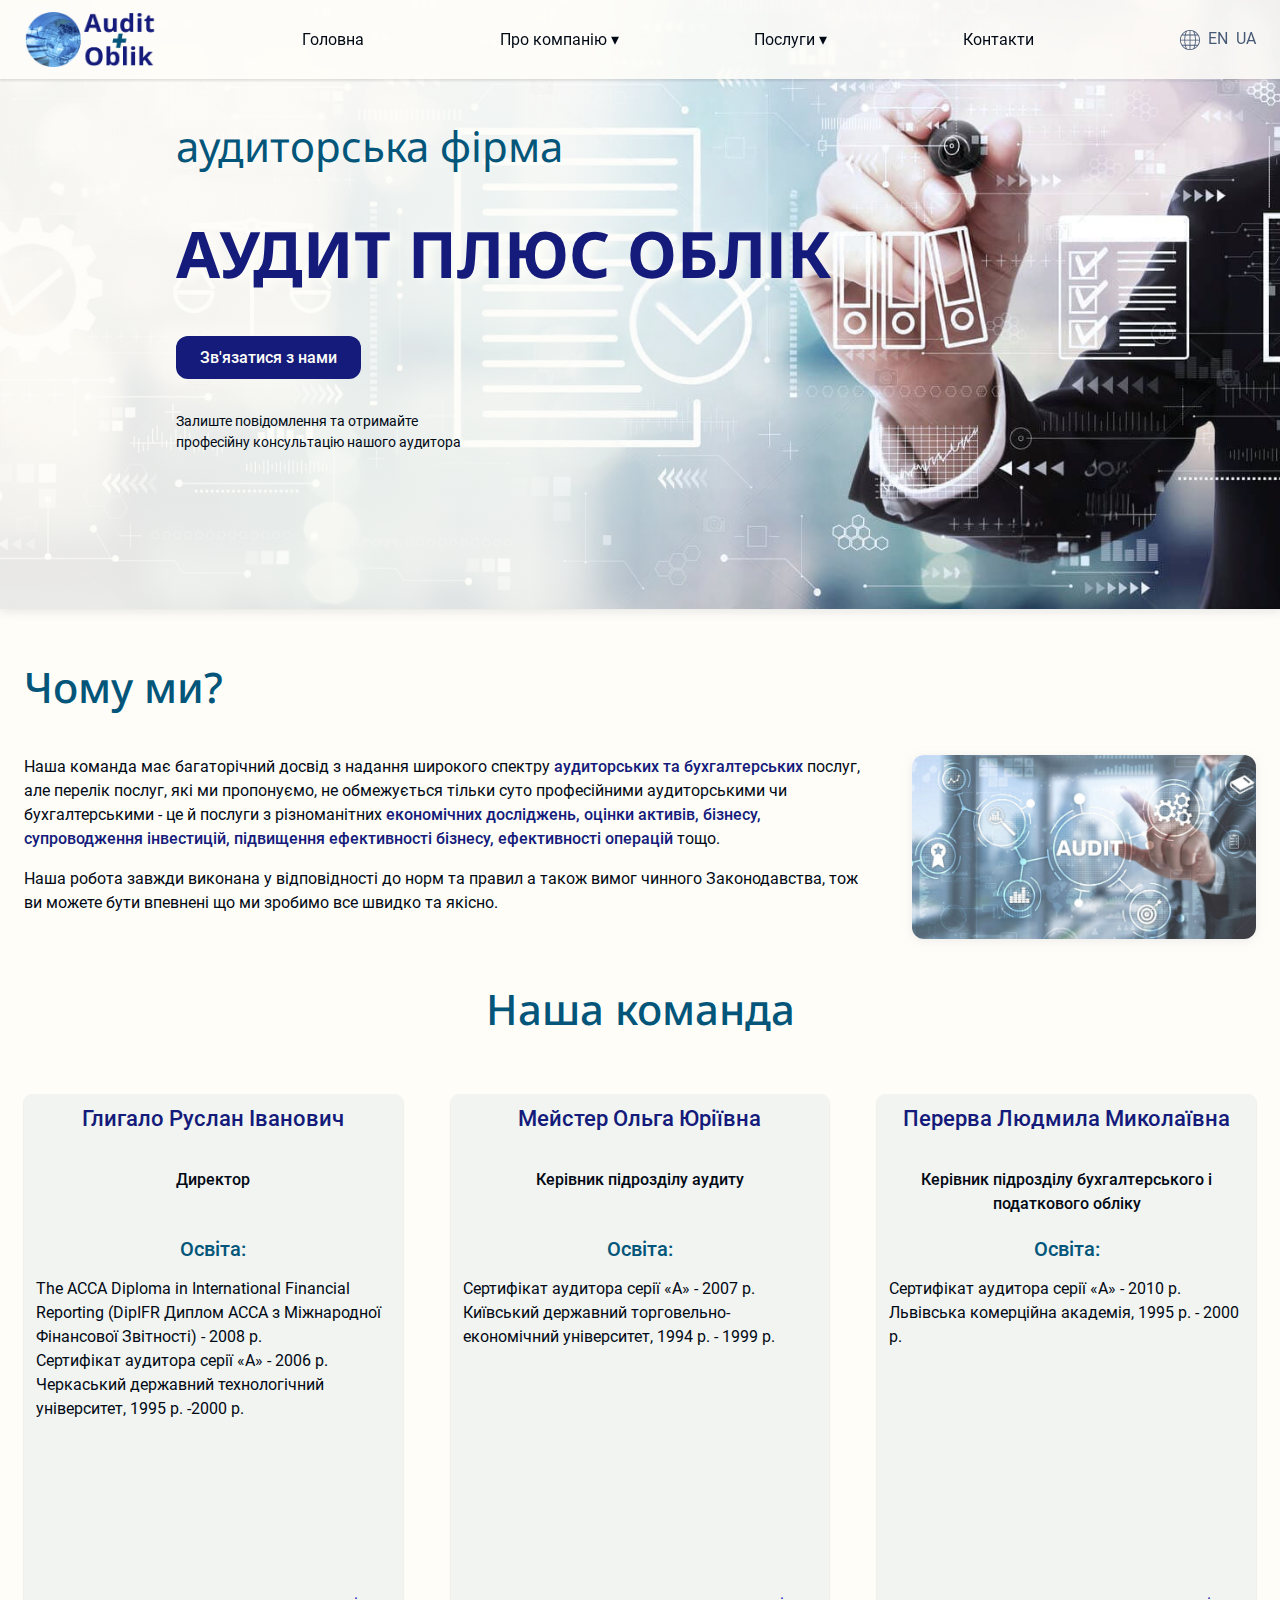
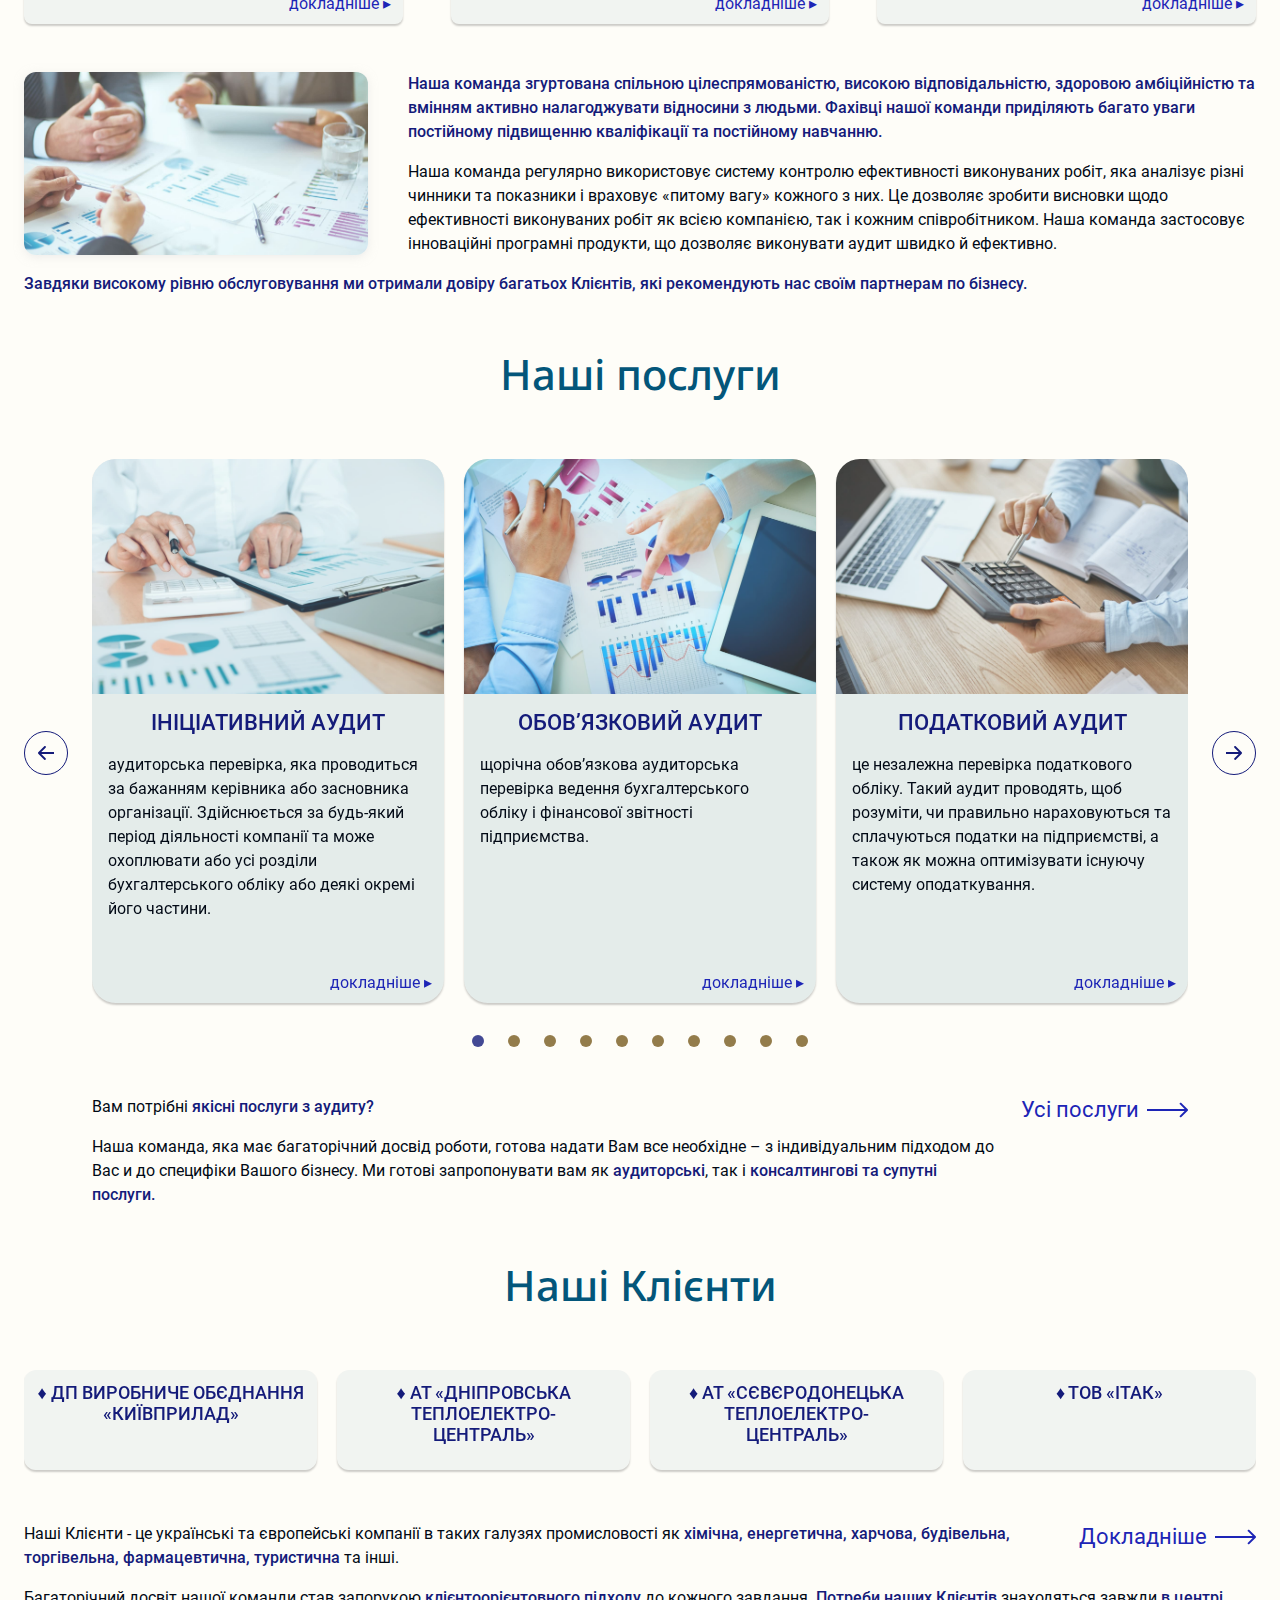
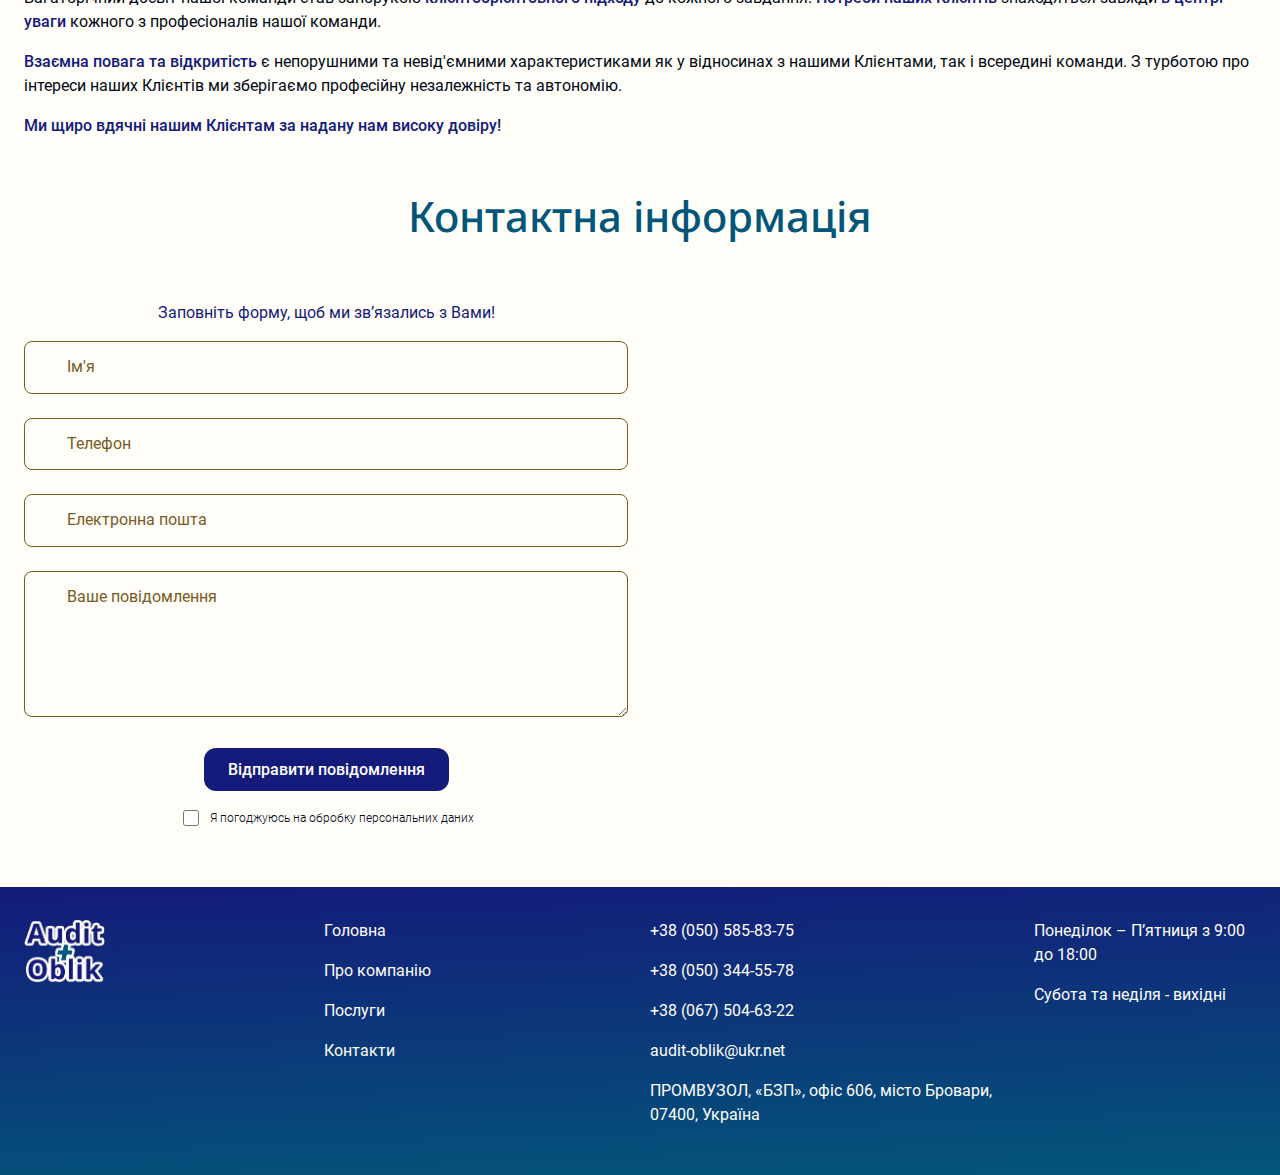
==== index.html @ cae389e5 "test" ====
<!DOCTYPE html>
<html lang="uk">

<head>
  <meta charset="UTF-8">
  <meta name="viewport" content="width=device-width, initial-scale=1.0">
  <title>Audit Plus Oblik</title>
  <!-- Styles -->
  <link rel="icon" type="image/png" href="favicon-96x96.png" sizes="96x96">
  <link rel="icon" type="image/svg+xml" href="favicon.svg">
  <link rel="shortcut icon" href="favicon.ico">
  <link rel="apple-touch-icon" sizes="180x180" href="apple-touch-icon.png">
  <link rel="manifest" href="site.webmanifest">
  <link rel="stylesheet" href="./css/main.min.css">
  <link rel="stylesheet" href="https://cdn.jsdelivr.net/npm/swiper@11/swiper-bundle.min.css">
</head>

<body>
  <header class="header">
    <div class="container">
      <div class="header__container">
        <nav class="header__nav">

          <a href="/">
            <img class="header__logo" src="./images/logo.png" alt="Логотип аудиторської компанії">
          </a>

          <ul class="header__menu">
            <li class="header__dropdown"><a class="link" href="index.html">Головна</a></li>
            <li class="header__dropdown"><a class="link" href="company-page.html">Про компанію &blacktriangledown;</a>
              <ul class="header__sub-menu">
                <li class="header__dropdown--level1"><a class="link__sub-menu" href="index.html#whywe-section">Чому
                    ми?</a></li>
                <li class="header__dropdown--level1"><a class="link__sub-menu" href="index.html#team-section">Наша
                    команда</a>
                </li>
                <!-- <li><a href="#">Акредитації та статуси</a></li> -->
                <li class="header__dropdown--level1"><a class="link__sub-menu" href="index.html#customers-section">Наші
                    клієнти</a></li>
                <!-- <li><a href="#">Відгуки</a></li> -->
              </ul>
            </li>
            <li class="header__dropdown"><a class="link" href="index.html#services-section">Послуги
                &blacktriangledown;</a>
              <ul class="header__sub-menu">
                <li class="header__dropdown header__dropdown--level1"><a class="link__sub-menu"
                    href="services-page.html#audit">Аудиторські
                    послуги &blacktriangledown;</a>
                  <ul class="header__sub-menu header__sub-menu--level1">
                    <li class="header__dropdown--level1"><a class="link__sub-menu"
                        href="services-page.html#audit1">Ініціативний аудит</a></li>
                    <li class="header__dropdown--level1"><a class="link__sub-menu"
                        href="services-page.html#audit2">Обов’язковий аудит</a></li>
                    <li class="header__dropdown--level1"><a class="link__sub-menu"
                        href="services-page.html#audit3">Податковий аудит</a></li>
                    <li class="header__dropdown--level1"><a class="link__sub-menu"
                        href="services-page.html#audit4">Огляд фінансової
                        звітності</a></li>
                    <li class="header__dropdown--level1"><a class="link__sub-menu"
                        href="services-page.html#audit5">Завдання з погоджених
                        процедур</a>
                    </li>
                    <li class="header__dropdown--level1"><a class="link__sub-menu"
                        href="services-page.html#audit6">Трансформація за МСФЗ</a>
                    </li>
                    <li class="header__dropdown--level1"><a class="link__sub-menu" href="services-page.html#audit7">DUE
                        DELIGENCE</a></li>
                  </ul>
                </li>
                <li class="header__dropdown header__dropdown--level1"><a class="link__sub-menu"
                    href="services-page.html#related">Супутні
                    послуги</a></li>
                <li class="header__dropdown header__dropdown--level1"><a class="link__sub-menu"
                    href="services-page.html#consulting">Консалтингові
                    послуги &blacktriangledown;</a>
                  <ul class="header__sub-menu header__sub-menu--level1">
                    <li class="header__dropdown--level1"><a class="link__sub-menu"
                        href="services-page.html#consulting1">Управлінський консалтинг</a>
                    </li>
                    <li class="header__dropdown--level1"><a class="link__sub-menu"
                        href="services-page.html#consulting2">Бухгалтерській та податковий
                        консалтинг</a></li>
                  </ul>
                </li>
              </ul>
            </li>
            <li class="header__dropdown"><a class="link" href="index.html#contact-section">Контакти</a></li>
          </ul>
        </nav>
        <div class="header__icons">
          <svg width="20" height="20">
            <use href="./images/icons.svg#icon-earth"> </use>
          </svg>
          <a class="link link__lang" href="#">EN</a>
          <a class="link link__lang" href="#">UA</a>
        </div>
        <button class="header__burger menu-btn-open" type="button">
          <svg width="24" height="24">
            <use href="./images/icons.svg#icon-burger-menu"></use>
          </svg>
        </button>
        <div class="mobile-menu">
          <button class="mobile-menu__btn-close menu-btn-close" type="button">
            <svg width="12" height="12">
              <use href="./images/icons.svg#icon-close"></use>
            </svg>
          </button>
          <a href="#">
            <img class="mobile-menu__logo" src="./images/logo.png" alt="Логотип аудиторської компанії">
          </a>
          <div class="mobile-menu__icons">
            <svg width="16" height="16">
              <use href="./images/icons.svg#icon-earth"> </use>
            </svg>
            <a class="link__lang" href="#">EN</a>
            <a class="link__lang" href="#">UA</a>
          </div>
          <ul class="mobile-menu__list">
            <li class="mobile-menu__dropdown"><a class="link__mobile menu-btn-close1" href="index.html">Головна</a></li>
            <!-- <li class="mobile-menu__dropdown"><a class="link__mobile">Про компанію
                &blacktriangledown;</a> </li> -->
            <li class="mobile-menu__dropdown--level1"><a class="link__mobile menu-btn-close2"
                href="company-page.html">Офіційна
                інформація</a></li>
            <li class="mobile-menu__dropdown--level1"><a class="link__mobile menu-btn-close3"
                href="index.html#whywe-section">Чому
                ми?</a></li>
            <li class="mobile-menu__dropdown--level1"><a class="link__mobile menu-btn-close4"
                href="index.html#team-section">Наша
                команда</a></li>
            <!-- <li><a href="#">Акредитації та статуси</a></li> -->
            <li class="mobile-menu__dropdown--level1"><a class="link__mobile menu-btn-close5"
                href="index.html#customers-section">Наші
                клієнти</a></li>
            <!-- <li><a href="#">Відгуки</a></li> -->
            <!-- <li class="mobile-menu__dropdown"><a class="link__mobile">Послуги &blacktriangledown;</a>
            </li> -->
            <li class="mobile-menu__dropdown mobile-menu__dropdown--level1"><a class="link__mobile menu-btn-close6"
                href="index.html#services-section">Наші послуги</a></li>
            <!-- <li class="mobile-menu__dropdown mobile-menu__dropdown--level1"><a class="link__mobile">Аудиторські
                послуги &blacktriangledown;</a>
            </li> -->

            <li class="mobile-menu__dropdown--level1"><a class="link__mobile menu-btn-close7"
                href="services-page.html#audit1">Ініціативний аудит</a>
            </li>
            <li class="mobile-menu__dropdown--level1"><a class="link__mobile menu-btn-close8"
                href="services-page.html#audit2">Обов’язковий аудит</a>
            </li>
            <li class="mobile-menu__dropdown--level1"><a class="link__mobile menu-btn-close9"
                href="services-page.html#audit3">Податковий аудит</a>
            </li>
            <li class="mobile-menu__dropdown--level1"><a class="link__mobile menu-btn-close10"
                href="services-page.html#audit4">Огляд фінансової
                звітності</a>
            </li>
            <li class="mobile-menu__dropdown--level1"><a class="link__mobile menu-btn-close11"
                href="services-page.html#audit5">Завдання з погоджених
                процедур</a>
            </li>
            <li class="mobile-menu__dropdown--level1"><a class="link__mobile menu-btn-close12"
                href="services-page.html#audit6">Трансформація за
                МСФЗ</a>
            </li>
            <li class="mobile-menu__dropdown--level1"><a class="link__mobile menu-btn-close13"
                href="services-page.html#audit7">DUE DELIGENCE</a></li>
            <li class="mobile-menu__dropdown mobile-menu__dropdown--level1"><a class="link__mobile menu-btn-close14"
                href="services-page.html#related">Супутні
                послуги</a></li>
            <!-- <li class="mobile-menu__dropdown mobile-menu__dropdown--level1"><a class="link__mobile">Консалтингові
                послуги &blacktriangledown;</a></li> -->

            <li class="mobile-menu__dropdown--level1"><a class="link__mobile menu-btn-close15"
                href="services-page.html#consulting1">Управлінський
                консалтинг</a>
            </li>
            <li class="mobile-menu__dropdown--level1"><a class="link__mobile menu-btn-close16"
                href="services-page.html#consulting2">Бухгалтерській та
                податковий
                консалтинг</a></li>
            <li class="mobile-menu__dropdown"><a class="link__mobile menu-btn-close17"
                href="index.html#contact-section">Контакти</a>
            </li>
            <!-- <li class="mobile-menu__image-container ">
              <img class="mobile-menu__image" src="./images/burger_image.png" alt="Бухгалтерське приладдя">
            </li> -->
          </ul>
        </div>
      </div>
    </div>
  </header>
  <main>
    <section class="hero-section" id="hero-section">
      <div class="container">
        <h2 class="hero-section__text-top">аудиторська фірма</h2>
        <h1 class="hero-section__title">АУДИТ ПЛЮС ОБЛІК</h1>
        <button class="button modal-btn-open" type="button">Зв'язатися з нами</button>
        <p class="hero-section__text">Залиште повідомлення та отримайте професійну консультацію нашого аудитора</p>
      </div>
    </section>
    <section class="whywe-section" id="whywe-section">
      <div class="container">
        <!-- <div class="whywe-section__container">
          <div class="whywe-section__content"> -->
        <h2 class="text-FW500">Чому ми?</h2>
        <p> <img class="whywe-section__image" src="./images/whywe-section-image.jpg" alt="Аудит"> Наша команда
          має
          багаторічний досвід з надання широкого спектру <span class="text-brand text-FW500">аудиторських та
            бухгалтерських</span> послуг,
          але
          перелік
          послуг, які ми пропонуємо, не обмежується тільки суто професійними аудиторськими чи бухгалтерськими - це й
          послуги з
          різноманітних <span class="text-brand text-FW500">економічних досліджень, оцінки активів, бізнесу,
            супроводження
            інвестицій, підвищення
            ефективності бізнесу, ефективності операцій</span> тощо.</p>
        <p>Наша робота завжди виконана у відповідності до норм та правил а також вимог чинного Законодавства, тож
          ви
          можете бути
          впевнені що ми зробимо все швидко та якісно.</p>
        <!-- </div> -->

        <img class="whywe-section__image-mobile" src="./images/whywe-section-image.jpg" alt="Аудит">

        <!-- <div class="whywe-section__image"></div> -->
        <!-- </div> -->
      </div>
    </section>

    <section class="team-section" id="team-section">
      <div class="container">
        <h2 class="team-section__title text-FW500__centered">Наша команда</h2>
        <ul class="team-section__list">
          <li class="team-section__item">
            <article class="team-card">
              <h3 class="team-card__header">Глигало Руслан Іванович</h3>
              <p class="text-FW500__centered team-card__text-top">Директор</p>
              <h4>Освіта:</h4>
              <p class="team-card__text-main">The ACCA Diploma in International Financial Reporting (DipIFR Диплом
                ACCA з Міжнародної Фінансової
                Звітності) - 2008 р.<br>
                Сертифікат аудитора серії «А» - 2006 р.<br>
                Черкаський державний технологічний університет, 1995 р. -2000 р.
              </p>
              <a class="text-accent team-card__text-bottom" href="company-page.html#team1">докладніше
                &blacktriangleright;</a>
            </article>
          </li>
          <li class="team-section__item">
            <article class="team-card">
              <h3 class="team-card__header">Мейстер Ольга Юріївна</h3>
              <p class="text-FW500__centered team-card__text-top">Керівник підрозділу аудиту</p>
              <h4>Освіта:</h4>
              <p class="team-card__text-main">Сертифікат аудитора серії «А» - 2007 р.<br>
                Київський державний торговельно-економічний університет, 1994 р. - 1999 р.</p>
              <a class="text-accent team-card__text-bottom" href="company-page.html#team2">докладніше
                &blacktriangleright;</a>
            </article>
          </li>
          <li class="team-section__item">
            <article class="team-card">
              <h3 class="team-card__header">Перерва Людмила Миколаївна</h3>
              <p class="text-FW500__centered team-card__text-top">Керівник підрозділу бухгалтерського і податкового
                обліку
              </p>
              <h4>Освіта:</h4>
              <p class="team-card__text-main">Сертифікат аудитора серії «А» - 2010 р.<br>
                Львівська комерційна академія, 1995 р. - 2000 р.
              </p>
              <a class="text-accent team-card__text-bottom" href="company-page.html#team3">докладніше
                &blacktriangleright;</a>
            </article>
          </li>
        </ul>
        <p> <img class="team-section__image" src="./images/team-section-image.jpg" alt="Наша команда"> <span
            class="text-brand text-FW500">Наша команда
            згуртована спільною
            цілеспрямованістю,
            високою відповідальністю, здоровою амбіційністю та
            вмінням активно
            налагоджувати відносини з людьми. Фахівці нашої команди приділяють багато уваги постійному підвищенню
            кваліфікації та
            постійному навчанню.</span></p>
        <p>Наша команда регулярно використовує систему контролю ефективності виконуваних робіт, яка аналізує різні
          чинники та
          показники і враховує «питому вагу» кожного з них. Це дозволяє зробити висновки щодо ефективності виконуваних
          робіт як
          всією компанією, так і кожним співробітником.
          Наша команда застосовує інноваційні програмні продукти, що дозволяє виконувати аудит швидко й ефективно.
        </p>
        <p class="text-nomargin"><span class="text-brand text-FW500">Завдяки високому рівню обслуговування ми отримали
            довіру багатьох
            Клієнтів, які рекомендують нас своїм
            партнерам по
            бізнесу. </span></P>
        <!-- <img class="team-section__image-mobile" src="./images/team-section-image-3.jpg" alt="Наша команда"> -->
      </div>
    </section>
    <section class="services-section" id="services-section">
      <div class="container">
        <h2 class="services-section__title text-FW500__centered">Наші послуги</h2>
        <div class="services-section__slider">
          <button class="carousel-button prev">
            <svg height="16" width="16">
              <use href="./images/icons.svg#icon-carousel_arrow">
              </use>
            </svg>
          </button>
          <div class="services-section__container swiper-services swiper-slider">
            <ul class="services-section__list swiper-wrapper">
              <li class="swiper-slide">
                <article class="services-card">
                  <div class="services-card__content">
                    <img class="services-card__image" src="./images/audit-1.jpg" alt="ІНІЦІАТИВНИЙ АУДИТ">
                    <h3>ІНІЦІАТИВНИЙ АУДИТ</h3>
                    <p class="services-card__text-main">аудиторська перевірка, яка проводиться за бажанням керівника
                      або
                      засновника організації.
                      Здійснюється за будь-який
                      період діяльності компанії та може охоплювати або усі розділи бухгалтерського обліку або деякі
                      окремі його частини.</p>
                    <a class="text-accent services-card__text-bottom" href="services-page.html#audit1">докладніше
                      &blacktriangleright;</a>
                  </div>
                </article>
              </li>
              <li class="swiper-slide">
                <article class="services-card">
                  <div class="services-card__content">
                    <img class="services-card__image" src="./images/audit-2.jpg" alt="ОБОВ’ЯЗКОВИЙ АУДИТ">
                    <h3>ОБОВ’ЯЗКОВИЙ АУДИТ</h3>
                    <p class="services-card__text-main">щорічна обов’язкова аудиторська перевірка ведення
                      бухгалтерського обліку і фінансової звітності
                      підприємства.</p>
                    <a class="text-accent services-card__text-bottom" href="services-page.html#audit2">докладніше
                      &blacktriangleright;</a>
                  </div>
                </article>
              </li>
              <li class="swiper-slide">
                <article class="services-card">
                  <div class="services-card__content">
                    <img class="services-card__image" src="./images/audit-3.jpg" alt="ПОДАТКОВИЙ АУДИТ">
                    <h3>ПОДАТКОВИЙ АУДИТ</h3>
                    <p class="services-card__text-main">це незалежна перевірка податкового обліку. Такий аудит
                      проводять, щоб розуміти, чи правильно нараховуються та
                      сплачуються податки на підприємстві, а також як можна оптимізувати існуючу систему
                      оподаткування.
                    </p>
                    <a class="text-accent services-card__text-bottom" href="services-page.html#audit3">докладніше
                      &blacktriangleright;</a>
                  </div>
                </article>
              </li>
              <li class="swiper-slide">
                <article class="services-card">
                  <div class="services-card__content">
                    <img class="services-card__image" src="./images/audit-4.jpg" alt="ОГЛЯД ФІНАНСОВОЇ ЗВІТНОСТІ">
                    <h3>ОГЛЯД ФІНАНСОВОЇ ЗВІТНОСТІ</h3>
                    <p class="services-card__text-main">передбачає перевірку показників фінансової звітності, але менш
                      поглиблено, ніж це передбачено аудитом фінансової
                      звітності.</p>
                    <a class="text-accent services-card__text-bottom" href="services-page.html#audit4">докладніше
                      &blacktriangleright;</a>
                  </div>
                </article>
              </li>
              <li class="swiper-slide">
                <article class="services-card">
                  <div class="services-card__content">
                    <img class="services-card__image" src="./images/audit-5.jpg" alt="ЗАВДАННЯ З ПОГОДЖЕНИХ ПРОЦЕДУР">
                    <h3>ЗАВДАННЯ З ПОГОДЖЕНИХ ПРОЦЕДУР</h3>
                    <p class="services-card__text-main">метою є здійснення аудитором процедур аудиторського характеру,
                      які були
                      узгоджені між аудитором, суб'єктом господарювання та будь-якою відповідною третьою особою, а також
                      подання звіту про
                      фактичні результати їх проведення.</p>
                    <a class="text-accent services-card__text-bottom" href="services-page.html#audit5">докладніше
                      &blacktriangleright;</a>
                  </div>
                </article>
              </li>
              <li class="swiper-slide">
                <article class="services-card">
                  <div class="services-card__content">
                    <img class="services-card__image" src="./images/audit-6.jpg" alt="ТРАНСФОРМАЦІЯ ЗА МСФЗ">
                    <h3>ТРАНСФОРМАЦІЯ ЗА МСФЗ</h3>
                    <p class="services-card__text-main">трансформація української фінансової звітності відповідно
                      міжнародних стандартів
                      фінансової звітності є першим, дуже важливим і обов'язковим кроком на шляху переходу до МСФЗ.</p>
                    <a class="text-accent services-card__text-bottom" href="services-page.html#audit6">докладніше
                      &blacktriangleright;</a>
                  </div>
                </article>
              </li>
              <li class="swiper-slide">
                <article class="services-card">
                  <div class="services-card__content">
                    <img class="services-card__image" src="./images/audit-7.jpg" alt="DUE DILIGENCE">
                    <h3>DUE DILIGENCE</h3>
                    <p class="services-card__text-main">це процедура незалежної перевірки компанії. Зазвичай передує
                      угоді злиття й поглинання (M&A), створенню спільного
                      підприємства або співробітництва.</p>
                    <a class="text-accent services-card__text-bottom" href="services-page.html#audit7">докладніше
                      &blacktriangleright;</a>
                  </div>
                </article>
              </li>
              <li class="swiper-slide">
                <article class="services-card">
                  <div class="services-card__content">
                    <img class="services-card__image" src="./images/related-services.jpg" alt="СУПУТНІ ПОСЛУГИ">
                    <h3>СУПУТНІ ПОСЛУГИ</h3>
                    <p class="services-card__text-main">до супутніх аудиторських послуг відносяться послуги по аудиту
                      окремих компонентів фінансової звітності, відображення
                      виконання контрактів і т. д.</p>
                    <a class="text-accent services-card__text-bottom" href="services-page.html#related">докладніше
                      &blacktriangleright;</a>
                  </div>
                </article>
              </li>
              <li class="swiper-slide">
                <article class="services-card">
                  <div class="services-card__content">
                    <img class="services-card__image" src="./images/consulting-1.jpg" alt="УПРАВЛІНСЬКИЙ КОНСАЛТИНГ">
                    <h3>УПРАВЛІНСЬКИЙ КОНСАЛТИНГ</h3>
                    <p class="services-card__text-main">метою є підвищення рівня управління компанії, зміцнення її
                      конкурентоспроможності, підвищення продуктивність праці, зниження
                      витрат тощо.</p>
                    <a class="text-accent services-card__text-bottom" href="services-page.html#consulting1">докладніше
                      &blacktriangleright;</a>
                  </div>
                </article>
              </li>
              <li class="swiper-slide">
                <article class="services-card">
                  <div class="services-card__content">
                    <img class="services-card__image" src="./images/consulting-2.jpg"
                      alt="БУХГАЛТЕРСЬКИЙ ТА ПОДАТКОВИЙ КОНСАЛТИНГ">
                    <h3>БУХГАЛТЕРСЬКИЙ ТА ПОДАТКОВИЙ КОНСАЛТИНГ</h3>
                    <p class="services-card__text-main">включає ведення бухгалтерського та податкового
                      обліку, подання звітності в усі контролюючі органи,
                      роботу з клієнт-банком, сплату або контроль сплати усіх податкових зобов'язань, а також - супровід
                      податкових перевірок.</p>
                    <a class="text-accent services-card__text-bottom" href="services-page.html#consulting2">докладніше
                      &blacktriangleright;</a>
                  </div>
                </article>
              </li>

            </ul>
            <div class="pagination">
              <div class="pagination__button"></div>
              <!-- <div class="pagination__button"></div>
              <div class="pagination__button"></div>
              <div class="pagination__button"></div> -->
            </div>
          </div>
          <button class="carousel-button next">
            <svg height="16" width="16">
              <use href="./images/icons.svg#icon-carousel_arrow">
              </use>
            </svg>
          </button>
        </div>
        <div class="services-section__text">
          <div>
            <p>Вам потрібні <span class="text-brand text-FW500">якісні послуги з аудиту?</span></p>
            <p class="text-nomargin">Наша команда, яка має багаторічний досвід роботи, готова надати Вам все необхідне –
              з індивідуальним
              підходом
              до Вас и
              до специфіки Вашого бізнесу. Ми готові запропонувати вам як <span
                class="text-brand text-FW500">аудиторські</span>, так і <span
                class="text-brand text-FW500">консалтингові
                та
                супутні послуги.</span></p>
          </div>
          <a class="text-accent services-section__link" href="services-page.html">Усі послуги
            <svg width="41" height="16">
              <use href="./images/icons.svg#icon-services-arrow">
              </use>
            </svg>
          </a>
        </div>
      </div>
    </section>
    <section class="customers-section" id="customers-section">
      <div class="container">
        <h2 class="customers-section__title text-FW500__centered">Наші Клієнти</h2>
        <div class="customers-section__container swiper-customers swiper-slider">
          <ul class="swiper-wrapper">
            <li class="swiper-slide">
              <article class="customers-section__slide">
                <h4 class="customers-section__card">&diams; ДП ВИРОБНИЧЕ ОБЄДНАННЯ «КИЇВПРИЛАД»</h4>
              </article>
            </li>
            <li class="swiper-slide">
              <article class="customers-section__slide">
                <h4 class="customers-section__card">&diams; АТ «ДНІПРОВСЬКА ТЕПЛОЕЛЕКТРО- <br>ЦЕНТРАЛЬ»</h4>
              </article>
            </li>
            <li class="swiper-slide">
              <article class="customers-section__slide">
                <h4 class="customers-section__card">&diams; АТ «СЄВЄРОДОНЕЦЬКА ТЕПЛОЕЛЕКТРО- <br>ЦЕНТРАЛЬ»</h4>
              </article>
            </li>
            <li class="swiper-slide">
              <article class="customers-section__slide">
                <h4 class="customers-section__card">&diams; ТОВ «ІТАК»</h4>
              </article>
            </li>
            <li class="swiper-slide">
              <article class="customers-section__slide">
                <h4 class="customers-section__card">&diams; ТОВ «М МОТОРС»</h4>
              </article>
            </li>
            <li class="swiper-slide">
              <article class="customers-section__slide">
                <h4 class="customers-section__card">&diams; ТОВ «СПЕЙСИКС»</h4>
              </article>
            </li>
            <li class="swiper-slide">
              <article class="customers-section__slide">
                <h4 class="customers-section__card">&diams; ПрАТ «Інститут паперу»</h4>
              </article>
            </li>
            <li class="swiper-slide">
              <article class="customers-section__slide">
                <h4 class="customers-section__card">&diams; ПрАТ «АТОМЕНЕРГОКОМПЛЕКТ»</h4>
              </article>
            </li>
            <li class="swiper-slide">
              <article class="customers-section__slide">
                <h4 class="customers-section__card">&diams; ТОВ «ПРОФІНФАЙНЕНС»</h4>
              </article>
            </li>
            <li class="swiper-slide">
              <article class="customers-section__slide">
                <h4 class="customers-section__card">&diams; ПрАТ «СОФІЯ»</h4>
              </article>
            </li>
            <li class="swiper-slide">
              <article class="customers-section__slide">
                <h4 class="customers-section__card">&diams; ПрАТ «ПіСіБі Радіозавод»</h4>
              </article>
            </li>
            <li class="swiper-slide">
              <article class="customers-section__slide">
                <h4 class="customers-section__card">&diams; ПрАТ «КОНТУР»</h4>
              </article>
            </li>
            <li class="swiper-slide">
              <article class="customers-section__slide">
                <h4 class="customers-section__card">&diams; ТОВ «МАЄКАВА Україна»</h4>
              </article>
            </li>
            <li class="swiper-slide">
              <article class="customers-section__slide">
                <h4 class="customers-section__card">&diams; ТОВ «Фалькор Тревел»</h4>
              </article>
            </li>
            <li class="swiper-slide">
              <article class="customers-section__slide">
                <h4 class="customers-section__card">&diams; ТОВ «Фрідом Тревел»</h4>
              </article>
            </li>
            <li class="swiper-slide">
              <article class="customers-section__slide">
                <h4 class="customers-section__card">&diams; ТОВ «ТОРГОВА КОМПАНІЯ «АСОРТИМЕНТ»</h4>
              </article>
            </li>
            <li class="swiper-slide">
              <article class="customers-section__slide">
                <h4 class="customers-section__card">&diams; ТОВ «СІЛЬВА ВІРДІС»</h4>
              </article>
            </li>
          </ul>
        </div>
        <div class="customers-section__text">
          <div>
            <p>Наші Клієнти - це українські та європейські компанії в таких галузях промисловості як <span
                class="text-brand text-FW500">хімічна, енергетична, харчова,
                будівельна, торгівельна, фармацевтична, туристична</span> та інші.</p>
          </div>
          <a class="text-accent customers-section__link" href="company-page.html#customers">Докладніше
            <svg width="41" height="16">
              <use href="./images/icons.svg#icon-services-arrow">
              </use>
            </svg>
          </a>
        </div>
        <div class="customers-section__text-bottom">
          <p>Багаторічний досвіт нашої команди став запорукою <span class="text-brand text-FW500">клієнтоорієнтовного
              підходу</span> до
            кожного завдання. <span class="text-brand text-FW500">Потреби наших Клієнтів</span> знаходяться завжди <span
              class="text-brand text-FW500">в центрі уваги</span> кожного з професіоналів нашої команди.</p>
          <p><span class="text-brand text-FW500">Взаємна повага та відкритість</span> є непорушними та невід'ємними
            характеристиками як у відносинах з нашими Клієнтами, так і всередині команди. З турботою про інтереси наших
            Клієнтів ми зберігаємо професійну незалежність та автономію.</p>
          <p class="text-nomargin"><span class="text-brand text-FW500">Ми щиро вдячні нашим Клієнтам за надану нам
              високу довіру!</span></p>
        </div>
      </div>
    </section>
    <section class="contact-section" id="contact-section">
      <div class="container">
        <h2 class="contact-section__title text-FW500__centered">Контактна інформація</h2>
        <div class="contact-section__container">
          <div class="contact-section__form">
            <p class="text-centered text-brand">Заповніть форму, щоб ми звʼязались з Вами!</p>
            <form name="contact-form" autocomplete="off" action="https://api.web3forms.com/submit" method="POST">
              <input type="hidden" name="access_key" value="YOUR_ACCESS_KEY_HERE">
              <input type="hidden" name="subject" value="New Contact Form Submission from Web3Forms">
              <input type="hidden" name="from_name" value="My Website">

              <div class="contact-section__form-field input">
                <label class="input__label visually-hidden" for="user-name">Ім'я</label>
                <input class="input__control" type="text" name="user-name" id="user-name" placeholder="Ім'я"
                  pattern="^[Є-ЯҐа-їґa-zA-Z\s]+$" required>
              </div>

              <div class="contact-section__form-field input">
                <label class="input__label visually-hidden" for="user-tel">Телефон</label>
                <input class="input__control input__tel" type="tel" name="user-tel" id="user-tel" placeholder="Телефон"
                  pattern="^\+[0-9]{12}" required>
              </div>

              <div class="contact-section__form-field input">
                <label class="input__label visually-hidden" for="user-email">Електронна пошта</label>
                <input class="input__control" type="email" name="user-email" id="user-email"
                  placeholder="Електронна пошта" required>
              </div>
              <div class="contact-section__form-field input">
                <label class="input__label visually-hidden" for="message">Повідомлення</label>
                <textarea class="input__control" id="message" name="message" placeholder="Ваше повідомлення" rows="6"
                  maxlength="1000" required></textarea>
              </div>

              <button class="contact-section__button button" type="submit">Відправити повідомлення</button>
              <div class="input__terms-container">
                <input class="input__checkbox" type="checkbox" required>
                <p class="input__terms"> Я погоджуюсь на обробку персональних даних </p>
              </div>
            </form>
          </div>
          <iframe class="contact-section__map"
            src="https://www.google.com/maps/embed?pb=!1m18!1m12!1m3!1d2536.2540527961587!2d30.816742991100057!3d50.52944494334158!2m3!1f0!2f0!3f0!3m2!1i1024!2i768!4f13.1!3m3!1m2!1s0x40d4d91a4f7d8305%3A0x28dbb72db452cc2f!2z0LHRg9C70YzQstCw0YAg0J3QtdC30LDQu9C10LbQvdC-0YHRgtGWLCA1Mywg0JHRgNC-0LLQsNGA0LgsINCa0LjRl9Cy0YHRjNC60LAg0L7QsdC70LDRgdGC0YwsIDA3NDAw!5e0!3m2!1suk!2sua!4v1737218319253!5m2!1suk!2sua"
            allowfullscreen="" loading="lazy" referrerpolicy="no-referrer-when-downgrade"></iframe>
        </div>

      </div>

    </section>

  </main>

  <footer class="footer">
    <div class="container">
      <div class="footer__container">
        <nav class="footer__nav">
          <div class="footer__logo">
            <a href="/">
              <img class="footer__logo-image" src="./images/logo_footer.png" alt="Логотип аудиторської компанії">
            </a>
          </div>

          <ul class="footer__menu">
            <li class="footer__menu-link"><a class="link__footer" href="index.html">Головна</a> </li>
            <li class="footer__menu-link"><a class="link__footer" href="company-page.html">Про компанію</a></li>
            <li class="footer__menu-link"><a class="link__footer" href="index.html#services-section">Послуги</a></li>
            <li class="footer__menu-link"><a class="link__footer" href="index.html#contact-section">Контакти</a></li>
          </ul>
        </nav>
        <address class="footer__address">
          <div>
            <ul class="footer__address-list">
              <li>
                <a class="footer__address-link" href="tel:+380505858375">+38 (050) 585-83-75</a>
              </li>
              <li>
                <a class="footer__address-link" href="tel:+380503445578">+38 (050) 344-55-78</a>
              </li>
              <li>
                <a class="footer__address-link" href="tel:+380675046322">+38 (067) 504-63-22</a>
              </li>
              <li>
                <a class="footer__address-link" href="mailto:audit-oblik@ukr.net">audit-oblik@ukr.net</a>
              </li>
              <li>
                <a class="footer__address-link" href="https://maps.app.goo.gl/s3p2egviS4qhLYXk8"
                  target="_blank">ПРОМВУЗОЛ, «БЗП», офіс 606, місто Бровари, 07400, Україна</a>
              </li>
            </ul>
          </div>

          <div class="footer__address-info">
            <p class="footer__address-text footer__address-text--mobile">Понеділок – П’ятниця з 9:00 до 18:00</p>
            <p class="footer__address-text footer__address-text--mobile">Субота та неділя - вихідні</p>
          </div>
        </address>
        <!-- <img class="footer__bottles" srcset="./images/bottles.png 1x, ./images/bottles@2x.png 2x"
          src="./images/bottles.png" alt="Флакони"> -->
      </div>
    </div>

  </footer>
  <div class="backdrop is-hidden">
    <div class="modal">
      <button class="modal__btn-close modal-btn-close" type="button">
        <svg width="16" height="16">
          <use href="./images/icons.svg#icon-close"></use>
        </svg>
      </button>
      <h2 class="text-centered">Заповніть форму, щоб ми звʼязались з Вами!</h2>
      <form name="contact-form" autocomplete="off" action="https://api.web3forms.com/submit" method="POST">
        <input type="hidden" name="access_key" value="YOUR_ACCESS_KEY_HERE">
        <input type="hidden" name="subject" value="New Contact Form Submission from Web3Forms">
        <input type="hidden" name="from_name" value="My Website">

        <div class="modal__form-field input">
          <label class="input__label visually-hidden" for="user-name">Ім'я</label>
          <input class="input__control" type="text" name="user-name" id="user-name" placeholder="Ім'я"
            pattern="^[Є-ЯҐа-їґa-zA-Z\s]+$" required>
        </div>

        <div class="modal__form-field input">
          <label class="input__label visually-hidden" for="user-tel">Телефон</label>
          <input class="input__control input__tel" type="tel" name="user-tel" id="user-tel" placeholder="Телефон"
            pattern="^\+[0-9]{12}" required>
        </div>

        <div class="modal__form-field input">
          <label class="input__label visually-hidden" for="user-email">Електронна пошта</label>
          <input class="input__control" type="email" name="user-email" id="user-email" placeholder="Електронна пошта"
            required>
        </div>
        <div class="modal__form-field input">
          <label class="input__label visually-hidden" for="message">Повідомлення</label>
          <textarea class="input__control" id="message" name="message" placeholder="Ваше повідомлення" rows="6"
            maxlength="1000" required></textarea>
        </div>

        <button class="modal__button button" type="submit">Відправити повідомлення</button>
        <div class="input__terms-container">
          <input class="input__checkbox" type="checkbox" required>
          <p class="input__terms"> Я погоджуюсь на обробку персональних даних </p>
        </div>
      </form>

    </div>
  </div>

  <script src=" https://cdn.jsdelivr.net/npm/swiper@11/swiper-bundle.min.js">
  </script>
  <script src="./js/slider.js"></script>
  <script src="./js/mobile-menu.js"></script>
  <script src="./js/modal.js"></script>
</body>

</html>
---- css/main.min.css ----
@font-face{font-display:swap;font-family:"Roboto";font-style:normal;font-weight:300;src:url("../fonts/roboto-v32-cyrillic_latin-300.woff2") format("woff2")}@font-face{font-display:swap;font-family:"Roboto";font-style:normal;font-weight:400;src:url("../fonts/roboto-v32-cyrillic_latin-regular.woff2") format("woff2")}@font-face{font-display:swap;font-family:"Roboto";font-style:normal;font-weight:500;src:url("../fonts/roboto-v32-cyrillic_latin-500.woff2") format("woff2")}@font-face{font-display:swap;font-family:"Roboto";font-style:normal;font-weight:700;src:url("../fonts/roboto-v32-cyrillic_latin-700.woff2") format("woff2")}@font-face{font-display:swap;font-family:"Noto Sans";font-style:normal;font-weight:400;src:url("../fonts/noto-sans-v38-cyrillic_latin-regular.woff2") format("woff2")}@font-face{font-display:swap;font-family:"Noto Sans";font-style:normal;font-weight:500;src:url("../fonts/noto-sans-v38-cyrillic_latin-500.woff2") format("woff2")}@font-face{font-display:swap;font-family:"Noto Sans";font-style:normal;font-weight:600;src:url("../fonts/noto-sans-v38-cyrillic_latin-600.woff2") format("woff2")}@font-face{font-display:swap;font-family:"Noto Sans";font-style:normal;font-weight:700;src:url("../fonts/noto-sans-v38-cyrillic_latin-700.woff2") format("woff2")}@font-face{font-display:swap;font-family:"Noto Sans";font-style:normal;font-weight:800;src:url("../fonts/noto-sans-v38-cyrillic_latin-800.woff2") format("woff2")}@font-face{font-display:swap;font-family:"Noto Sans";font-style:normal;font-weight:900;src:url("../fonts/noto-sans-v38-cyrillic_latin-900.woff2") format("woff2")}.text-FW500{font-weight:500}.text-FW500__centered{font-weight:500;text-align:center}.text-centered{text-align:center}.text-left{text-align:left}.text-brand{color:var(--color-brand)}.text-accent{color:var(--color-accent)}.text-accent--link{color:var(--color-accent);text-decoration:none}.text-accent--link:hover{font-weight:500}.text-nomargin{margin:0}:root{--color-primary-dark: #010915;--color-primary-light: #fefdf8;--color-brand: #141b7a;--color-brand-secondary: #03567a;--color-secondary-dark: #785b1f;--color-secondary-light: #bd8e31;--color-accent: #1d25b6}.visually-hidden{position:absolute;left:-10000px;top:auto;width:1px;height:1px;overflow:hidden}.is-scroll-disabled{overflow:hidden}body{color:var(--color-primary-dark);background-color:var(--color-primary-light);font-family:"Roboto",sans-serif;font-size:18px;font-weight:400;line-height:1.5;margin:0}@media screen and (max-width: 1280px){body{font-size:16px}}*,*::before,*::after{-webkit-box-sizing:border-box;box-sizing:border-box}h1,h2,h3,h4,h5,h6,p{margin-top:0}img{display:block;height:auto;-o-object-fit:cover;object-fit:cover}a{display:inline-block}address{font-style:normal}ul{margin:0;padding:0;list-style-type:none}h1{font-family:Noto Sans,sans-serif;color:var(--color-brand);font-size:72px;font-weight:700;line-height:1.24;letter-spacing:.05em;text-shadow:8px 2px 10px var(--color-primary-light)}@media screen and (max-width: 1280px){h1{font-size:64px;letter-spacing:normal}}@media screen and (max-width: 768px){h1{font-size:48px;letter-spacing:normal}}@media screen and (max-width: 480px){h1{font-size:40px;letter-spacing:normal}}h2{font-family:Noto Sans,sans-serif;color:var(--color-brand-secondary);font-size:48px;font-weight:400;line-height:1.24;margin-bottom:1em}@media screen and (max-width: 1280px){h2{font-size:42px}}@media screen and (max-width: 768px){h2{font-size:32px}}@media screen and (max-width: 480px){h2{font-size:26px}}h3{color:var(--color-brand);font-size:22px;font-weight:500;line-height:1.17;text-align:center;margin-bottom:.8em}@media screen and (max-width: 480px){h3{font-size:20px}}h4{color:var(--color-brand-secondary);font-size:20px;font-weight:500;line-height:1.17;text-align:center;margin-bottom:.8em}@media screen and (max-width: 480px){h4{font-size:18px}}.contact-section{padding:52px 0}@media screen and (max-width: 768px){.contact-section{padding:52px 0 0}}.contact-section__container{display:-webkit-box;display:-ms-flexbox;display:flex;gap:24px}@media screen and (max-width: 768px){.contact-section__container{-webkit-box-orient:vertical;-webkit-box-direction:normal;-ms-flex-direction:column;flex-direction:column}}.contact-section__form{-ms-flex-preferred-size:calc((100% - 24px)/2);flex-basis:calc((100% - 24px)/2)}.contact-section__title{margin-bottom:1.4em}.contact-section__form-field{margin-bottom:24px}.contact-section__button{display:block;margin:0 auto;margin-bottom:0}.contact-section__map{-ms-flex-preferred-size:calc((100% - 24px)/2);flex-basis:calc((100% - 24px)/2);border-radius:16px;border:none}@media screen and (max-width: 1280px){.contact-section__map{margin:auto;width:320px;height:534px}}@media screen and (max-width: 768px){.contact-section__map{margin:0 -24px;width:auto;height:232px;-ms-flex-preferred-size:auto;flex-basis:auto}}.container{width:100%;max-width:1288px;margin:0 auto;padding:0 24px}.company-page{margin-top:112px;margin-bottom:52px}.company-page__title{padding-top:1.2em}.company-page__title--h1{font-size:56px;font-weight:600;letter-spacing:normal}@media screen and (max-width: 1280px){.company-page__title--h1{font-size:50px}}@media screen and (max-width: 768px){.company-page__title--h1{font-size:38px}}@media screen and (max-width: 480px){.company-page__title--h1{font-size:32px}}.company-page__list,.company-page__text{padding-top:48px}@media screen and (max-width: 768px){.company-page__list,.company-page__text{padding-top:32px}}.company-page__card{padding:12px;background-color:rgba(3,86,122,.05)}.company-page__customers{margin-bottom:48px}@media screen and (max-width: 768px){.company-page__customers{margin-bottom:32px}}.customers-section{padding-top:52px}.customers-section__title{margin-bottom:1.4em}.customers-section__container{overflow:hidden}.customers-section__slide{height:100px;border-radius:12px;margin-bottom:4px;background-color:rgba(3,86,122,.05);-webkit-box-shadow:0 2px 2px 0 rgba(0,0,0,.2);box-shadow:0 2px 2px 0 rgba(0,0,0,.2)}.customers-section__slide:hover{background-color:rgba(3,86,122,.08);-webkit-box-shadow:0 8px 16px 0 rgba(24,24,23,.08);box-shadow:0 8px 16px 0 rgba(24,24,23,.08);-webkit-transform:scale(1.01);-ms-transform:scale(1.01);transform:scale(1.01)}.customers-section__card{padding-top:12px;color:var(--color-brand);margin-top:0}@media screen and (max-width: 1280px){.customers-section__card{font-size:18px}}.customers-section__text{display:-webkit-box;display:-ms-flexbox;display:flex;-webkit-box-align:start;-ms-flex-align:start;align-items:flex-start;gap:24px;padding-top:3em}@media screen and (max-width: 768px){.customers-section__text{padding-top:2em;-webkit-box-orient:vertical;-webkit-box-direction:reverse;-ms-flex-direction:column-reverse;flex-direction:column-reverse;-webkit-box-align:center;-ms-flex-align:center;align-items:center}}.customers-section__link{display:-webkit-box;display:-ms-flexbox;display:flex;-webkit-box-align:center;-ms-flex-align:center;align-items:center;font-size:22px;gap:8px;line-height:1.33;fill:var(--color-accent);-ms-flex-negative:0;flex-shrink:0;text-decoration:none;-webkit-transition:font-weight .2s;transition:font-weight .2s}.customers-section__link:hover{font-weight:500}@media screen and (max-width: 768px){.customers-section__link{-webkit-box-pack:center;-ms-flex-pack:center;justify-content:center}}.footer{padding:32px 0;background:linear-gradient(178deg, var(--color-brand), var(--color-brand-secondary))}.footer__container{display:-webkit-box;display:-ms-flexbox;display:flex;gap:20px}@media screen and (max-width: 768px){.footer__container{-webkit-box-orient:vertical;-webkit-box-direction:normal;-ms-flex-direction:column;flex-direction:column;text-align:center}}.footer__logo-image{max-height:72px}@media screen and (max-width: 1280px){.footer__logo-image{max-height:64px}}@media screen and (max-width: 768px){.footer__logo-image{max-height:48px}}.footer__logo,.footer__menu{-webkit-box-flex:1;-ms-flex-positive:1;flex-grow:1}.footer__nav,.footer__address{display:-webkit-box;display:-ms-flexbox;display:flex;gap:20px;-ms-flex-preferred-size:50%;flex-basis:50%}@media screen and (max-width: 768px){.footer__nav,.footer__address{-webkit-box-orient:vertical;-webkit-box-direction:normal;-ms-flex-direction:column;flex-direction:column}}@media screen and (max-width: 768px){.footer__address{gap:0}}.footer__menu-link{margin-bottom:16px}@media screen and (max-width: 768px){.footer__menu-link{margin-bottom:8px}}.footer__menu-link:last-child{margin-bottom:0}.footer__address-list,.footer__address-info{-webkit-box-flex:1;-ms-flex-positive:1;flex-grow:1}.footer__address-link,.footer__address-text{color:var(--color-primary-light);font-size:16px;margin-bottom:16px}@media screen and (max-width: 768px){.footer__address-link,.footer__address-text{font-size:14px;margin-bottom:8px}}.footer__address-link{text-decoration:none;-webkit-transition:color .2s;transition:color .2s}.footer__address-link:hover{font-weight:500;color:var(--color-secondary-light)}.header{z-index:2;position:fixed;top:0;left:0;right:0;padding:12px 0;-webkit-backdrop-filter:blur(1px);backdrop-filter:blur(1px);background-color:rgba(254,253,248,.85);-webkit-box-shadow:0 2px 2px 0 rgba(0,0,0,.1);box-shadow:0 2px 2px 0 rgba(0,0,0,.1)}@media screen and (max-width: 768px){.header{-webkit-backdrop-filter:none;backdrop-filter:none}}.header__container,.header__nav{display:-webkit-box;display:-ms-flexbox;display:flex;-webkit-box-align:center;-ms-flex-align:center;align-items:center;gap:40px}@media screen and (max-width: 1280px){.header__container,.header__nav{gap:10px}}@media screen and (max-width: 768px){.header__container,.header__nav{gap:32px}}.header__nav{-webkit-box-flex:1;-ms-flex-positive:1;flex-grow:1}.header__logo{max-width:132px}@media screen and (max-width: 768px){.header__logo{max-width:116px}}.header__menu{display:-webkit-box;display:-ms-flexbox;display:flex;-webkit-box-pack:center;-ms-flex-pack:center;justify-content:center;gap:48px;-webkit-box-flex:1;-ms-flex-positive:1;flex-grow:1}@media screen and (max-width: 1280px){.header__menu{-webkit-box-pack:space-evenly;-ms-flex-pack:space-evenly;justify-content:space-evenly;gap:0}}@media screen and (max-width: 768px){.header__menu{display:none}}.header__dropdown{position:relative;float:left}.header__dropdown:hover>.header__sub-menu{display:initial;-webkit-transition:display 1s;transition:display 1s}.header__sub-menu{display:none;position:absolute;left:0;top:100%;width:226px;line-height:2;font-size:16px;padding:16px 0px 4px 10px;border:1px solid rgba(0,0,0,.1);border-radius:8px;background-color:rgba(254,253,248,.9);-webkit-box-shadow:0 2px 2px 0 rgba(0,0,0,.2);box-shadow:0 2px 2px 0 rgba(0,0,0,.2);-webkit-transition:display 1s;transition:display 1s}.header__dropdown--level1{width:100%}.header__sub-menu--level1{left:212px;top:0}@media screen and (max-width: 1280px){.header__sub-menu--level1{left:-234px}}.header__icons{display:-webkit-box;display:-ms-flexbox;display:flex;-webkit-box-align:center;-ms-flex-align:center;align-items:center;gap:8px;fill:rgba(1,28,68,.7215686275)}@media screen and (max-width: 480px){.header__icons{display:none}}.header__burger{display:none}@media screen and (max-width: 768px){.header__burger{display:block;background-color:rgba(0,0,0,0);border:none;padding:0;fill:var(--color-brand);width:24px;height:24px}}.hero-section{padding:120px 0px 126px 220px;background-image:linear-gradient(89.38deg, rgba(254, 253, 248, 0.9), rgba(254, 253, 248, 0.850898) 41.31%, rgba(254, 253, 248, 0.193204) 58.65%, rgba(254, 253, 248, 0) 72.78%),url(../images/hero-section-background.jpg);-webkit-box-shadow:0 2px 10px 0 rgba(222,221,221,.8);box-shadow:0 2px 10px 0 rgba(222,221,221,.8);background-repeat:no-repeat;background-position:center top;background-size:cover}@media screen and (max-width: 1280px){.hero-section{padding:120px 0px 142px 152px}}@media screen and (max-width: 768px){.hero-section{padding:120px 0px 72px 0px;text-align:center}}@media screen and (max-width: 480px){.hero-section{padding:120px 0px 36px 0px;text-align:center}}.hero-section__text{margin-top:32px;font-size:14px;max-width:292px}@media screen and (max-width: 768px){.hero-section__text{text-align:center;font-size:12px;margin:16px auto}}.mobile-menu{display:none}@media screen and (max-width: 768px){.mobile-menu{display:block;position:fixed;top:0;left:0;z-index:2;width:100%;height:100%;padding:16px 24px;background-color:var(--color-primary-light);-webkit-transform:translatex(100%);-ms-transform:translatex(100%);transform:translatex(100%);-webkit-transition:-webkit-transform .3s;transition:-webkit-transform .3s;transition:transform .3s;transition:transform .3s, -webkit-transform .3s;overflow:auto}.mobile-menu.is-open{-webkit-transform:translatex(0);-ms-transform:translatex(0);transform:translatex(0)}.mobile-menu__image-container{display:-webkit-box;display:-ms-flexbox;display:flex;-webkit-box-pack:end;-ms-flex-pack:end;justify-content:flex-end}.mobile-menu__image{opacity:.9;max-width:112px}.mobile-menu__btn-close{position:absolute;top:16px;right:20px;padding:0;display:inline-block;stroke:var(--color-primary-dark);background-color:rgba(0,0,0,0);fill:rgba(0,0,0,0);border:none;cursor:pointer}.mobile-menu__logo{max-width:116px}.mobile-menu__list{display:-webkit-box;display:-ms-flexbox;display:flex;-webkit-box-orient:vertical;-webkit-box-direction:normal;-ms-flex-direction:column;flex-direction:column;gap:16px;margin:24px 0 16px}.mobile-menu__dropdown--level1{margin-left:12px}.mobile-menu__icons{margin-top:12px;display:-webkit-box;display:-ms-flexbox;display:flex;-webkit-box-align:center;-ms-flex-align:center;align-items:center;gap:8px;fill:rgba(1,28,68,.7215686275)}}.backdrop{position:fixed;top:0;left:0;right:0;bottom:0;background-color:rgba(49,38,26,.4);display:-webkit-box;display:-ms-flexbox;display:flex;-webkit-box-align:center;-ms-flex-align:center;align-items:center;-webkit-box-pack:center;-ms-flex-pack:center;justify-content:center;padding:20px;z-index:2;-webkit-transition:opacity .3s,visibility .3s;transition:opacity .3s,visibility .3s}.backdrop.is-hidden{opacity:0;visibility:hidden;pointer-events:none}.modal{position:relative;width:100%;max-width:880px;height:100%;max-height:880px;padding:64px 128px;background-color:var(--color-primary-light);border-radius:32px;overflow-y:auto}@media screen and (max-width: 768px){.modal{padding:64px 64px 48px}}@media screen and (max-width: 480px){.modal{padding:64px 24px 48px}}.modal__btn-close{position:absolute;top:40px;right:40px;padding:0;display:inline-block;stroke:var(--color-primary-dark);border:none;background-color:rgba(0,0,0,0);fill:rgba(0,0,0,0);cursor:pointer}@media screen and (max-width: 480px){.modal__btn-close{top:24px;right:24px}}.modal__form-field{margin-bottom:24px}.modal__button{display:block;margin:0 auto;margin-bottom:0}.services-page{margin-top:112px;margin-bottom:52px}.services-page__title{padding-top:2em}.services-page__title--h1{font-size:56px;font-weight:600;letter-spacing:normal}@media screen and (max-width: 1280px){.services-page__title--h1{font-size:50px}}@media screen and (max-width: 768px){.services-page__title--h1{font-size:38px}}@media screen and (max-width: 480px){.services-page__title--h1{font-size:32px}}.services-page__title--h2{padding-top:1em}.services-page__list{margin-bottom:1em}.services-section{padding-top:52px}.services-section__title{margin-bottom:1.4em}.services-section__slider{display:-webkit-box;display:-ms-flexbox;display:flex;-webkit-box-align:center;-ms-flex-align:center;align-items:center;gap:24px}.services-section__container{overflow:hidden}.services-section__list{margin-bottom:32px}.services-section__text{display:-webkit-box;display:-ms-flexbox;display:flex;-webkit-box-align:start;-ms-flex-align:start;align-items:flex-start;gap:24px;margin:0 68px;padding-top:3em}@media screen and (max-width: 768px){.services-section__text{padding-top:2em;margin:0;-webkit-box-orient:vertical;-webkit-box-direction:reverse;-ms-flex-direction:column-reverse;flex-direction:column-reverse;-webkit-box-align:center;-ms-flex-align:center;align-items:center}}.services-section__link{display:-webkit-box;display:-ms-flexbox;display:flex;-webkit-box-align:center;-ms-flex-align:center;align-items:center;font-size:22px;gap:8px;line-height:1.33;fill:var(--color-accent);-ms-flex-negative:0;flex-shrink:0;text-decoration:none;-webkit-transition:font-weight .2s;transition:font-weight .2s}.services-section__link:hover{font-weight:500}@media screen and (max-width: 768px){.services-section__link{-webkit-box-pack:center;-ms-flex-pack:center;justify-content:center}}.team-section{padding-top:52px}.team-section__title{margin-bottom:1.4em}.team-section__list{display:-webkit-box;display:-ms-flexbox;display:flex;gap:56px;-ms-flex-wrap:wrap;flex-wrap:wrap;margin-bottom:3em}@media screen and (max-width: 1280px){.team-section__list{gap:48px}}@media screen and (max-width: 768px){.team-section__list{margin-bottom:2em;gap:16px;-webkit-box-orient:vertical;-webkit-box-direction:normal;-ms-flex-direction:column;flex-direction:column}}.team-section__item{-ms-flex-preferred-size:calc((100% - 112px)/3);flex-basis:calc((100% - 112px)/3)}@media screen and (max-width: 1280px){.team-section__item{-ms-flex-preferred-size:calc((100% - 96px)/3);flex-basis:calc((100% - 96px)/3)}}.team-section__image{max-width:442px;float:left;margin:0 40px 4px 0px;border-radius:12px;-webkit-box-shadow:0 2px 10px 0 rgba(222,221,221,.5);box-shadow:0 2px 10px 0 rgba(222,221,221,.5)}@media screen and (max-width: 1280px){.team-section__image{max-width:344px}}@media screen and (max-width: 768px){.team-section__image{display:block;gap:0px;width:100%;max-width:-webkit-fit-content;max-width:-moz-fit-content;max-width:fit-content;margin:0 0px 2em 0px}}.whywe-section{padding-top:52px}.whywe-section__image{max-width:442px;float:right;margin:0 0px 4px 40px;border-radius:12px;-webkit-box-shadow:0 2px 10px 0 rgba(222,221,221,.5);box-shadow:0 2px 10px 0 rgba(222,221,221,.5)}@media screen and (max-width: 1280px){.whywe-section__image{max-width:344px}}@media screen and (max-width: 768px){.whywe-section__image{display:none}}.whywe-section__image-mobile{display:none}@media screen and (max-width: 768px){.whywe-section__image-mobile{display:block;width:100%;max-width:-webkit-fit-content;max-width:-moz-fit-content;max-width:fit-content;margin:0;border-radius:12px;-webkit-box-shadow:0 2px 10px 0 rgba(222,221,221,.5);box-shadow:0 2px 10px 0 rgba(222,221,221,.5)}}.carousel-button{display:-webkit-box;display:-ms-flexbox;display:flex;-webkit-box-pack:center;-ms-flex-pack:center;justify-content:center;-webkit-box-align:center;-ms-flex-align:center;align-items:center;-ms-flex-negative:0;flex-shrink:0;width:44px;height:44px;padding:0;border-radius:50%;fill:var(--color-brand);background-color:rgba(0,0,0,0);border:var(--color-brand) 1px solid;cursor:pointer;-webkit-transition:fill .2s,background-color .2s,border-color .2s;transition:fill .2s,background-color .2s,border-color .2s}@media screen and (max-width: 768px){.carousel-button{display:none}}.carousel-button:hover{fill:var(--color-primary-light);background-color:var(--color-brand-secondary);border:var(--color-brand-secondary) 1px solid}.carousel-button.next{-webkit-transform:rotate(180deg);-ms-transform:rotate(180deg);transform:rotate(180deg)}.button{padding:16px 32px;font-family:"Roboto",sans-serif;font-size:18px;font-weight:500;color:var(--color-primary-light);background-color:var(--color-brand);border-radius:12px;border:var(--color-brand);cursor:pointer;-webkit-transition:background-color .2s,border-color .2s;transition:background-color .2s,border-color .2s}.button__centered{display:block;margin:0 auto}.button:hover{background-color:var(--color-brand-secondary);border:var(--color-brand-secondary)}@media screen and (max-width: 1280px){.button{padding:12px 24px;font-size:16px}}.input{position:relative}.input__label{position:absolute;top:16px;left:42px}.input__control{padding:16px 42px;width:100%;font-size:16px;line-height:1.17;border:1px solid var(--color-secondary-dark);border-radius:8px;background-color:rgba(0,0,0,0);font-family:"Roboto",sans-serif}.input__control:focus{border-color:var(--color-brand);outline:none}.input__control::-webkit-input-placeholder{font-size:16px;line-height:1.17;color:var(--color-secondary-dark)}.input__control::-moz-placeholder{font-size:16px;line-height:1.17;color:var(--color-secondary-dark)}.input__control:-ms-input-placeholder{font-size:16px;line-height:1.17;color:var(--color-secondary-dark)}.input__control::-ms-input-placeholder{font-size:16px;line-height:1.17;color:var(--color-secondary-dark)}.input__control::placeholder{font-size:16px;line-height:1.17;color:var(--color-secondary-dark)}@media screen and (max-width: 768px){.input__control::-webkit-input-placeholder{font-size:14px}.input__control::-moz-placeholder{font-size:14px}.input__control:-ms-input-placeholder{font-size:14px}.input__control::-ms-input-placeholder{font-size:14px}.input__control::placeholder{font-size:14px}}.input__control:focus::-webkit-input-placeholder{color:var(--color-primary-dark)}.input__control:focus::-moz-placeholder{color:var(--color-primary-dark)}.input__control:focus:-ms-input-placeholder{color:var(--color-primary-dark)}.input__control:focus::-ms-input-placeholder{color:var(--color-primary-dark)}.input__control:focus::placeholder{color:var(--color-primary-dark)}@media screen and (max-width: 768px){.input__control{padding:8px 24px;font-size:14px}}.input__tel:hover{background-image:url("../images/tel-placeholder.png");background-repeat:no-repeat;background-position:center right;background-size:initial}.input__terms-container{display:-webkit-box;display:-ms-flexbox;display:flex;-webkit-box-pack:center;-ms-flex-pack:center;justify-content:center;-webkit-box-align:center;-ms-flex-align:center;align-items:center;gap:8px;margin-top:16px}@media screen and (max-width: 768px){.input__terms-container{margin-top:8px}}.input__checkbox{-webkit-box-align:center;-ms-flex-align:center;align-items:center;width:16px;height:16px}.input__terms{font-size:12px;font-weight:300;line-height:1.21;color:var(--color-primary-dark);text-align:center;margin:0}input[type=checkbox]{accent-color:var(--color-brand)}.link{color:var(--color-primary-dark);text-decoration:none;font-size:18px;line-height:1.33;letter-spacing:.05em;-webkit-transition:color .2s;transition:color .2s}.link:hover{font-weight:500;color:var(--color-brand)}.link__lang{color:rgba(1,28,68,.7215686275);text-decoration:none;font-size:14px;-webkit-transition:color .2s;transition:color .2s}.link__lang:hover{font-weight:500;color:var(--color-brand)}.link__mobile{color:var(--color-primary-dark);text-decoration:none;-webkit-transition:color .2s;transition:color .2s}.link__mobile:hover{font-weight:500;color:var(--color-brand)}@media screen and (max-width: 1280px){.link{font-size:16px;line-height:1.17;letter-spacing:normal}}.link__sub-menu{color:var(--color-primary-dark);text-decoration:none;font-size:16px;line-height:1.33;letter-spacing:.05em;-webkit-transition:color .2s;transition:color .2s}.link__sub-menu:hover{font-weight:500;color:var(--color-brand)}@media screen and (max-width: 1280px){.link__sub-menu{line-height:1.17;letter-spacing:normal}}.link__footer{color:var(--color-primary-light);text-decoration:none;-webkit-transition:color .2s;transition:color .2s;font-size:16px}.link__footer:hover{font-weight:500;color:var(--color-secondary-light)}.pagination{display:-webkit-box;display:-ms-flexbox;display:flex;-webkit-box-align:center;-ms-flex-align:center;align-items:center;-webkit-box-pack:center;-ms-flex-pack:center;justify-content:center;gap:24px}@media screen and (max-width: 480px){.pagination{gap:12px}}.pagination__button{opacity:.8;width:12px;height:12px;border-radius:50%;background-color:var(--color-secondary-dark);cursor:pointer;-webkit-transition:background-color .2s;transition:background-color .2s}.pagination__button--active{background-color:var(--color-brand)}.services-card{position:relative;display:-webkit-box;display:-ms-flexbox;display:flex;-webkit-box-orient:vertical;-webkit-box-direction:normal;-ms-flex-direction:column;flex-direction:column;height:auto;border-radius:24px}.services-card__content{display:-webkit-box;display:-ms-flexbox;display:flex;-webkit-box-orient:vertical;-webkit-box-direction:normal;-ms-flex-direction:column;flex-direction:column;-webkit-box-pack:justify;-ms-flex-pack:justify;justify-content:space-between;height:544px;background-color:rgba(3,86,122,.1);border-radius:24px;-webkit-box-shadow:0 2px 2px 0 rgba(0,0,0,.2);box-shadow:0 2px 2px 0 rgba(0,0,0,.2)}@media screen and (max-width: 768px){.services-card__content{height:642px}}@media screen and (max-width: 480px){.services-card__content{height:534px}}.services-card__image{opacity:.8;border-radius:24px 24px 0px 0px;width:100%;margin:0;max-height:520px;margin-bottom:16px}.services-card__text-main{margin:0 16px}.services-card__text-bottom{display:-webkit-box;display:-ms-flexbox;display:flex;-webkit-box-pack:end;-ms-flex-pack:end;justify-content:flex-end;-webkit-box-align:end;-ms-flex-align:end;align-items:flex-end;line-height:1.5;margin-right:12px;margin-bottom:8px;-webkit-box-flex:1;-ms-flex-positive:1;flex-grow:1;text-decoration:none;-webkit-transition:font-weight .2s;transition:font-weight .2s}.services-card__text-bottom:hover{font-weight:500}.team-card{display:-webkit-box;display:-ms-flexbox;display:flex;-webkit-box-orient:vertical;-webkit-box-direction:normal;-ms-flex-direction:column;flex-direction:column;height:400px;border-radius:8px;border-radius:8px;background-color:rgba(3,86,122,.05);-webkit-box-shadow:0 2px 2px 0 rgba(0,0,0,.2);box-shadow:0 2px 2px 0 rgba(0,0,0,.2);-webkit-transition:-webkit-box-shadow .2s;transition:-webkit-box-shadow .2s;transition:box-shadow .2s;transition:box-shadow .2s, -webkit-box-shadow .2s;-webkit-transition:background-color .2s;transition:background-color .2s;-webkit-transition:-webkit-transform .2s;transition:-webkit-transform .2s;transition:transform .2s;transition:transform .2s, -webkit-transform .2s}@media screen and (max-width: 1280px){.team-card{height:530px}}@media screen and (max-width: 768px){.team-card{height:auto}}.team-card:hover{background-color:rgba(3,86,122,.08);-webkit-box-shadow:0 8px 16px 0 rgba(24,24,23,.08);box-shadow:0 8px 16px 0 rgba(24,24,23,.08)}.team-card__header{display:-webkit-box;display:-ms-flexbox;display:flex;-webkit-box-pack:center;-ms-flex-pack:center;justify-content:center;margin-top:12px}@media screen and (max-width: 1280px){.team-card__header{height:44px}}@media screen and (max-width: 768px){.team-card__header{height:auto}}.team-card__text-top{display:-webkit-box;display:-ms-flexbox;display:flex;-webkit-box-pack:center;-ms-flex-pack:center;justify-content:center;height:38px}@media screen and (max-width: 1280px){.team-card__text-top{height:54px}}@media screen and (max-width: 768px){.team-card__text-top{height:auto}}.team-card__text-main{margin:0 12px}.team-card__text-bottom{display:-webkit-box;display:-ms-flexbox;display:flex;-webkit-box-pack:end;-ms-flex-pack:end;justify-content:flex-end;-webkit-box-align:end;-ms-flex-align:end;align-items:flex-end;line-height:1.5;margin-right:12px;margin-bottom:8px;-webkit-box-flex:1;-ms-flex-positive:1;flex-grow:1;text-decoration:none;-webkit-transition:color .2s;transition:color .2s}.team-card__text-bottom:hover{font-weight:500}/*# sourceMappingURL=main.min.css.map */
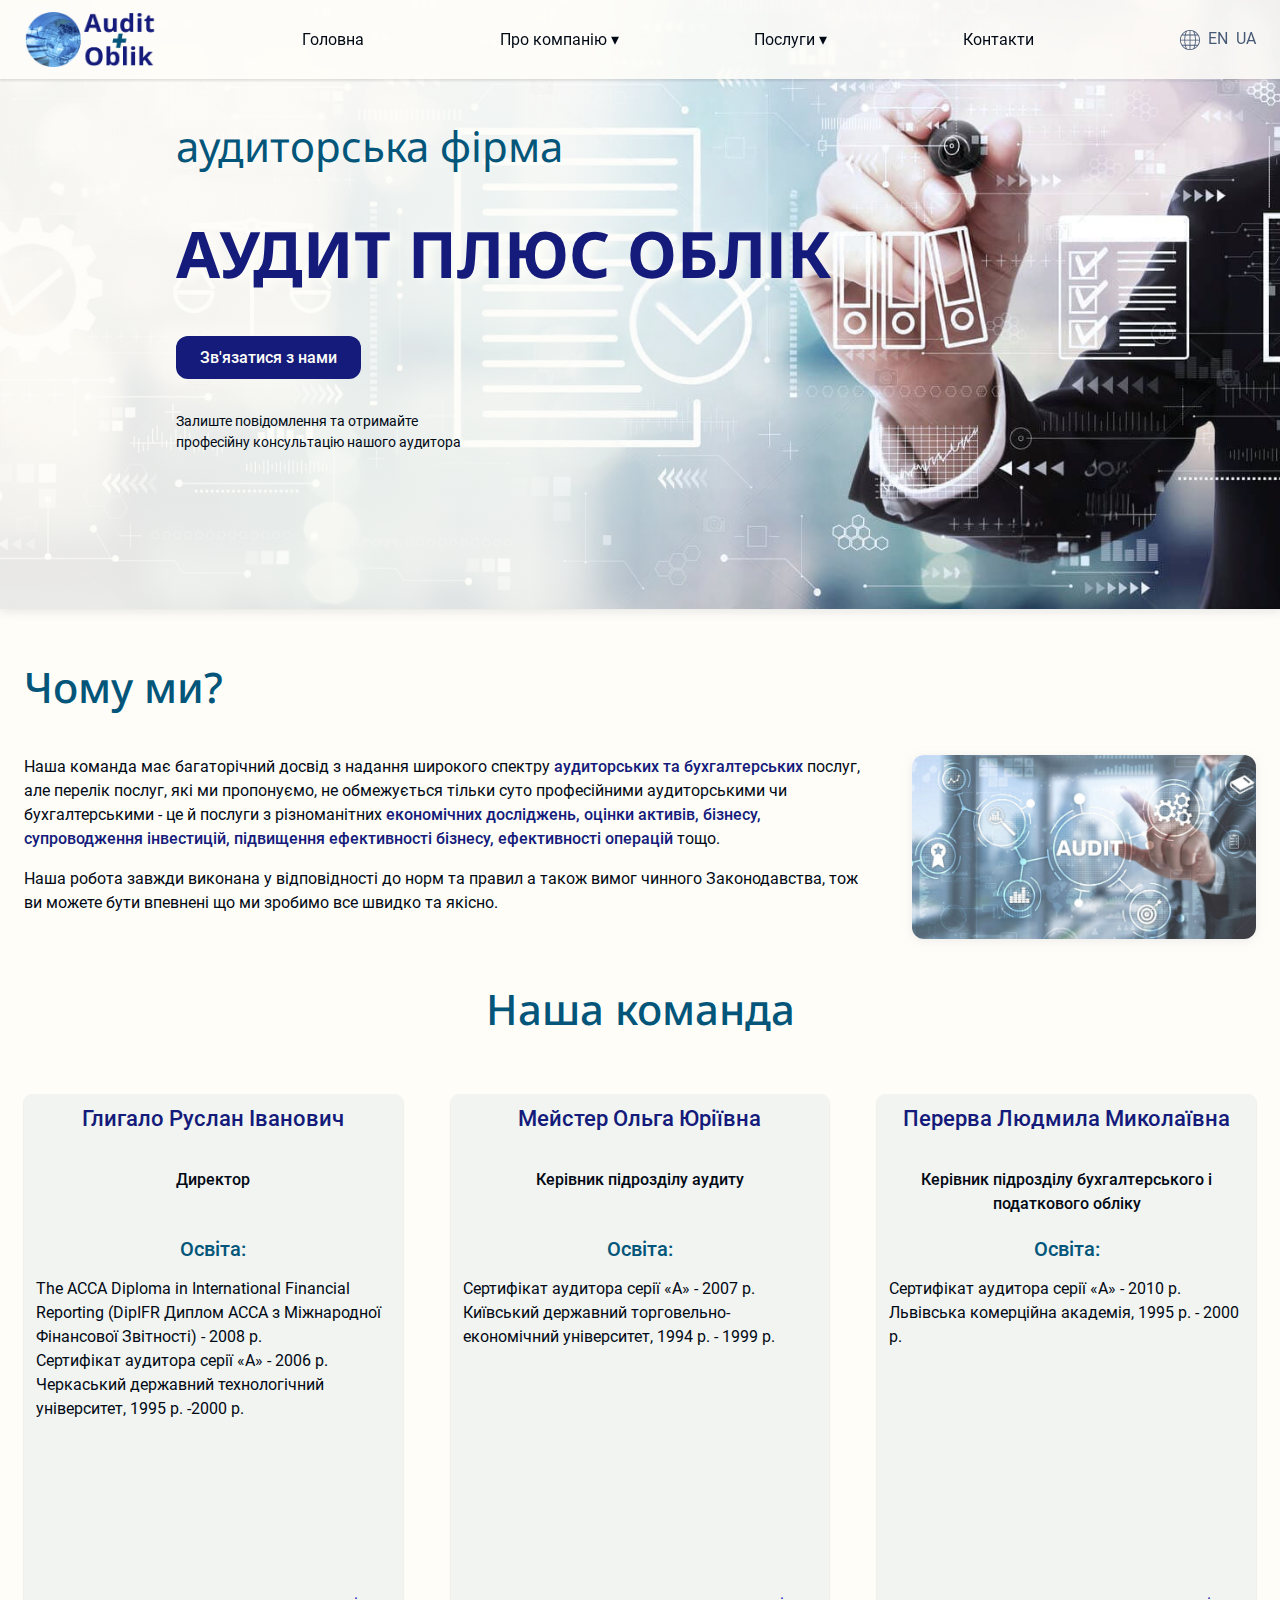
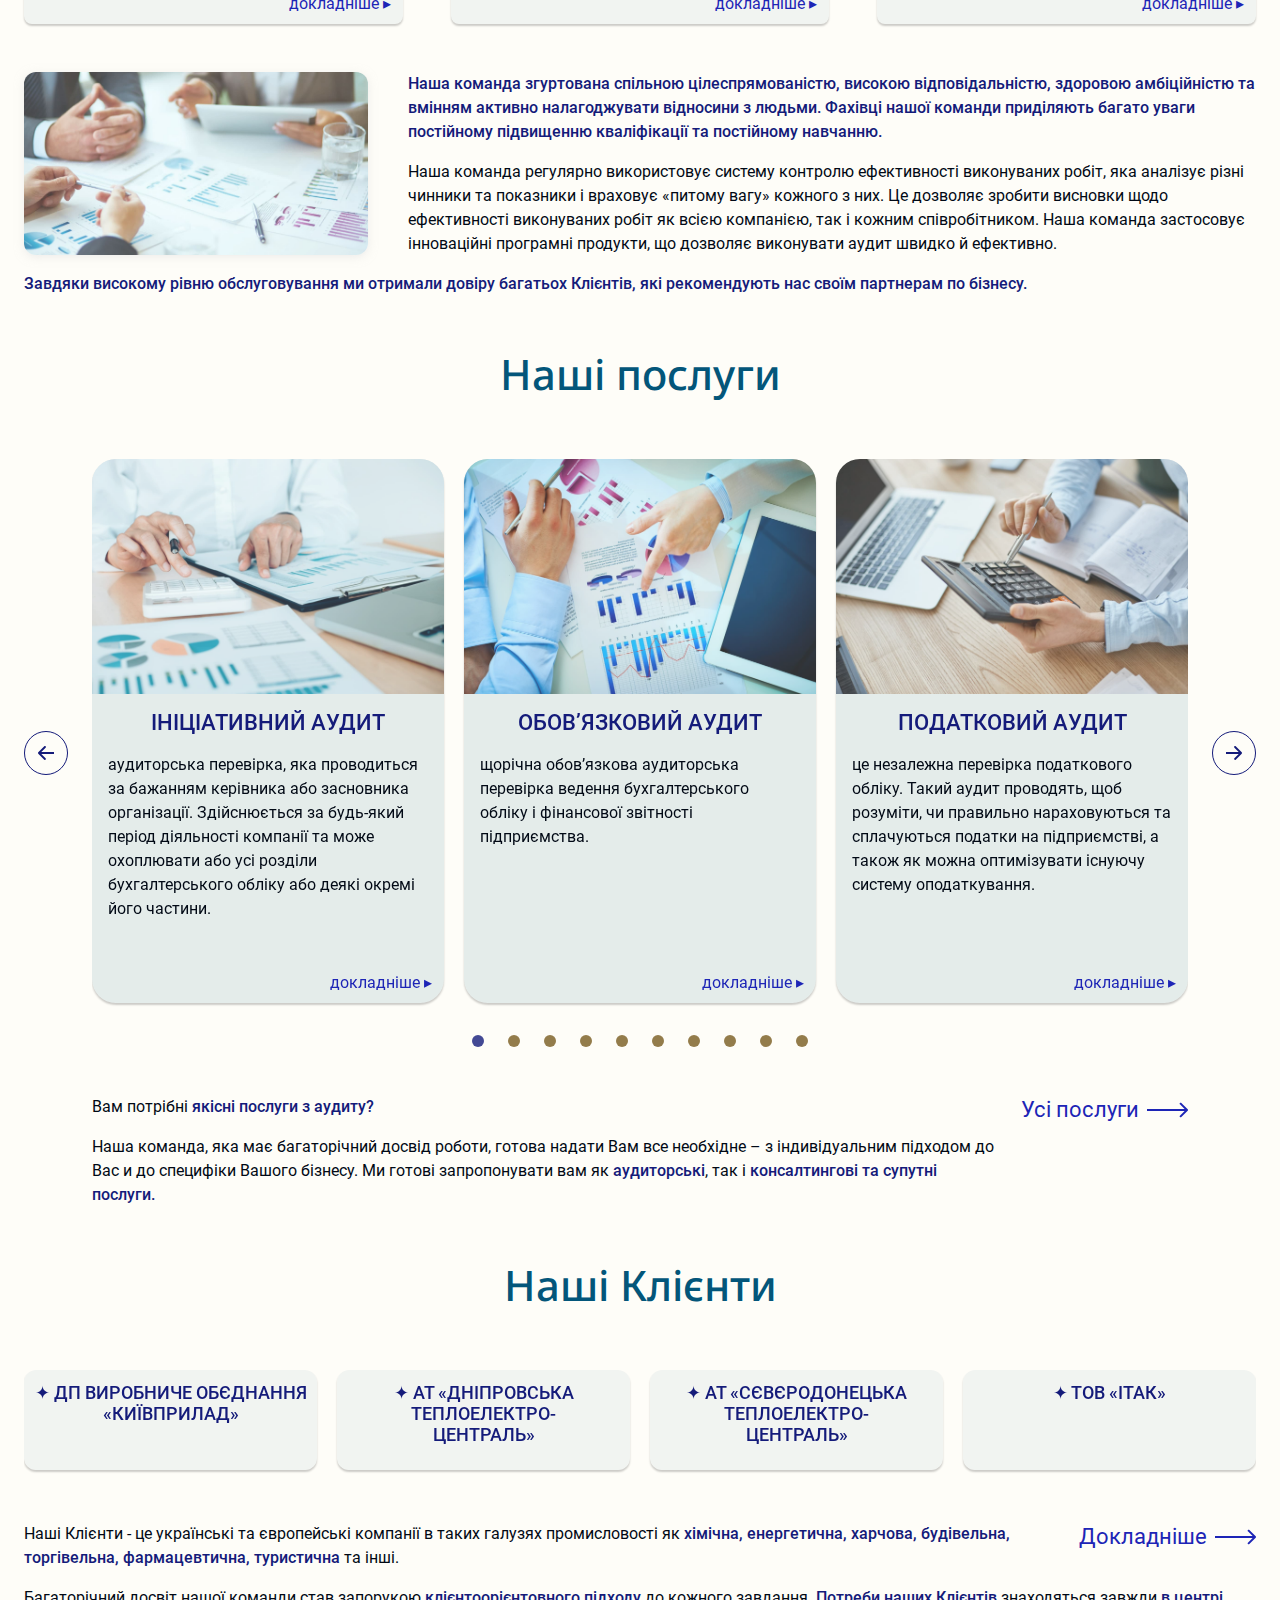
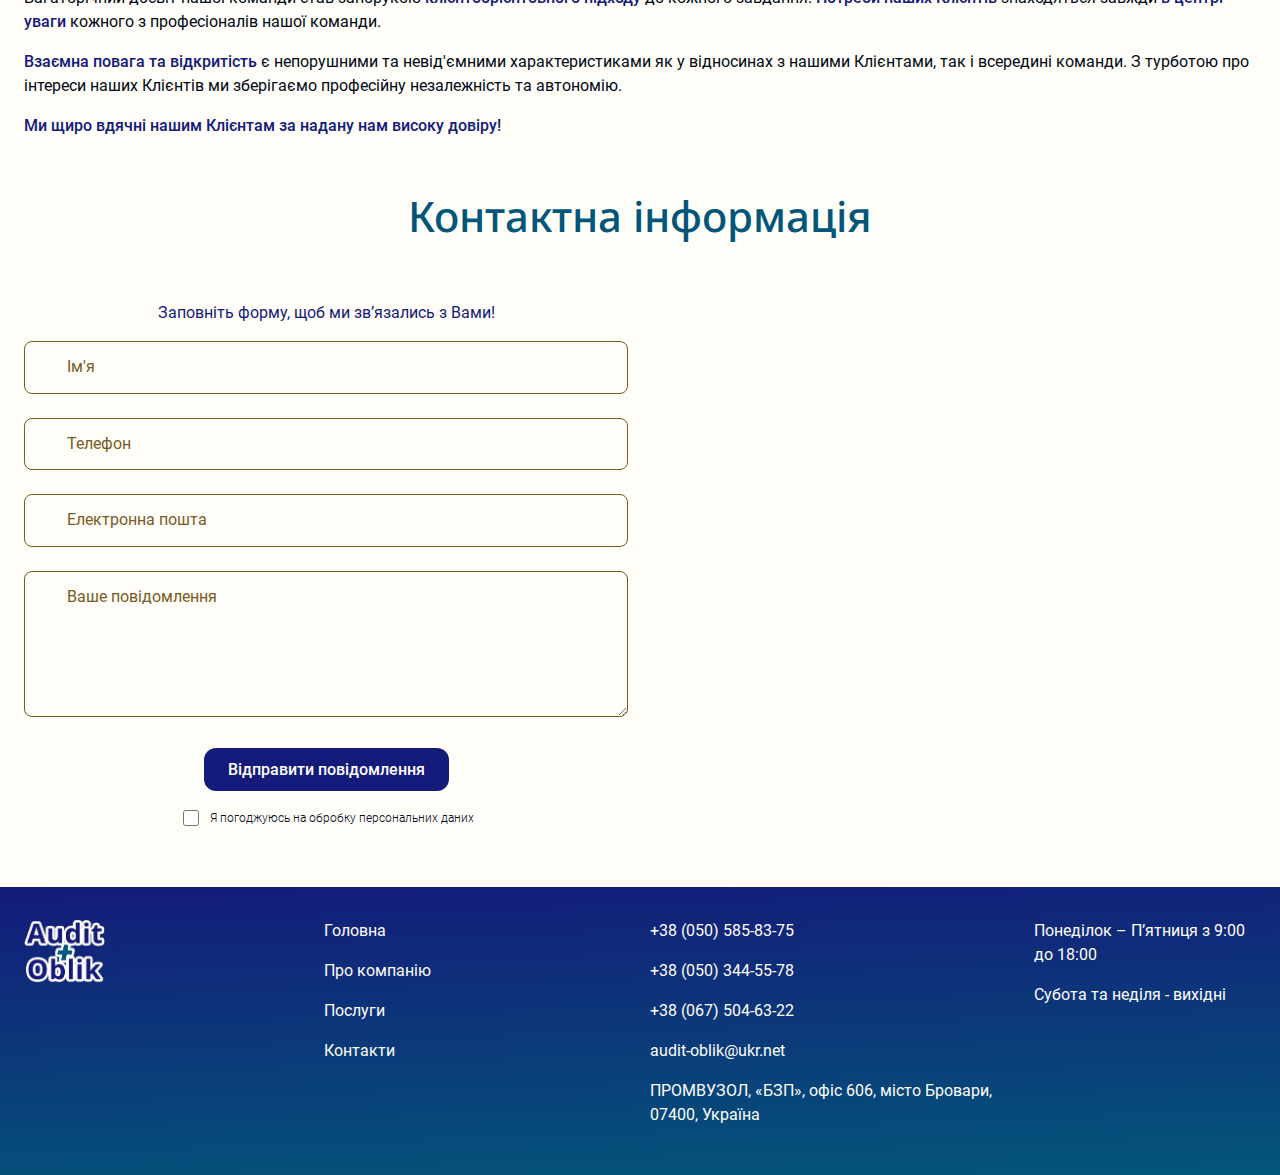
==== commit 9a8ffabd: "finish site" ====
--- a/index.html
+++ b/index.html
@@ -116,74 +116,21 @@
             <a class="link__lang" href="#">UA</a>
           </div>
           <ul class="mobile-menu__list">
-            <li class="mobile-menu__dropdown"><a class="link__mobile menu-btn-close1" href="index.html">Головна</a></li>
-            <!-- <li class="mobile-menu__dropdown"><a class="link__mobile">Про компанію
-                &blacktriangledown;</a> </li> -->
-            <li class="mobile-menu__dropdown--level1"><a class="link__mobile menu-btn-close2"
-                href="company-page.html">Офіційна
-                інформація</a></li>
-            <li class="mobile-menu__dropdown--level1"><a class="link__mobile menu-btn-close3"
-                href="index.html#whywe-section">Чому
-                ми?</a></li>
+            <li><a class="link__mobile menu-btn-close1" href="index.html">Головна</a></li>
+            <li><a class="link__mobile menu-btn-close2" href="company-page.html">Про компанію</a></li>
+            <li><a class="link__mobile menu-btn-close3" href="index.html#services-section">Наші послуги
+                &blacktriangledown;</a></li>
             <li class="mobile-menu__dropdown--level1"><a class="link__mobile menu-btn-close4"
-                href="index.html#team-section">Наша
-                команда</a></li>
-            <!-- <li><a href="#">Акредитації та статуси</a></li> -->
-            <li class="mobile-menu__dropdown--level1"><a class="link__mobile menu-btn-close5"
-                href="index.html#customers-section">Наші
-                клієнти</a></li>
-            <!-- <li><a href="#">Відгуки</a></li> -->
-            <!-- <li class="mobile-menu__dropdown"><a class="link__mobile">Послуги &blacktriangledown;</a>
-            </li> -->
-            <li class="mobile-menu__dropdown mobile-menu__dropdown--level1"><a class="link__mobile menu-btn-close6"
-                href="index.html#services-section">Наші послуги</a></li>
-            <!-- <li class="mobile-menu__dropdown mobile-menu__dropdown--level1"><a class="link__mobile">Аудиторські
-                послуги &blacktriangledown;</a>
-            </li> -->
-
-            <li class="mobile-menu__dropdown--level1"><a class="link__mobile menu-btn-close7"
-                href="services-page.html#audit1">Ініціативний аудит</a>
-            </li>
-            <li class="mobile-menu__dropdown--level1"><a class="link__mobile menu-btn-close8"
-                href="services-page.html#audit2">Обов’язковий аудит</a>
-            </li>
-            <li class="mobile-menu__dropdown--level1"><a class="link__mobile menu-btn-close9"
-                href="services-page.html#audit3">Податковий аудит</a>
-            </li>
-            <li class="mobile-menu__dropdown--level1"><a class="link__mobile menu-btn-close10"
-                href="services-page.html#audit4">Огляд фінансової
-                звітності</a>
-            </li>
-            <li class="mobile-menu__dropdown--level1"><a class="link__mobile menu-btn-close11"
-                href="services-page.html#audit5">Завдання з погоджених
-                процедур</a>
-            </li>
-            <li class="mobile-menu__dropdown--level1"><a class="link__mobile menu-btn-close12"
-                href="services-page.html#audit6">Трансформація за
-                МСФЗ</a>
-            </li>
-            <li class="mobile-menu__dropdown--level1"><a class="link__mobile menu-btn-close13"
-                href="services-page.html#audit7">DUE DELIGENCE</a></li>
-            <li class="mobile-menu__dropdown mobile-menu__dropdown--level1"><a class="link__mobile menu-btn-close14"
-                href="services-page.html#related">Супутні
-                послуги</a></li>
-            <!-- <li class="mobile-menu__dropdown mobile-menu__dropdown--level1"><a class="link__mobile">Консалтингові
-                послуги &blacktriangledown;</a></li> -->
-
-            <li class="mobile-menu__dropdown--level1"><a class="link__mobile menu-btn-close15"
-                href="services-page.html#consulting1">Управлінський
-                консалтинг</a>
-            </li>
-            <li class="mobile-menu__dropdown--level1"><a class="link__mobile menu-btn-close16"
-                href="services-page.html#consulting2">Бухгалтерській та
-                податковий
-                консалтинг</a></li>
-            <li class="mobile-menu__dropdown"><a class="link__mobile menu-btn-close17"
-                href="index.html#contact-section">Контакти</a>
-            </li>
-            <!-- <li class="mobile-menu__image-container ">
+                href="services-page.html#audit">Аудиторські послуги</a></li>
+            <li class=" mobile-menu__dropdown--level1"><a class="link__mobile menu-btn-close5"
+                href="services-page.html#related">Супутні послуги</a></li>
+            <li class="mobile-menu__dropdown--level1"><a class="link__mobile menu-btn-close6"
+                href="services-page.html#consulting">Консалтингові послуги</a></li>
+            <li><a class="link__mobile menu-btn-close7" href="index.html#contact-section">Контакти</a>
+            </li>
+            <li class="mobile-menu__image-container ">
               <img class="mobile-menu__image" src="./images/burger_image.png" alt="Бухгалтерське приладдя">
-            </li> -->
+            </li>
           </ul>
         </div>
       </div>
@@ -493,87 +440,87 @@
           <ul class="swiper-wrapper">
             <li class="swiper-slide">
               <article class="customers-section__slide">
-                <h4 class="customers-section__card">&diams; ДП ВИРОБНИЧЕ ОБЄДНАННЯ «КИЇВПРИЛАД»</h4>
-              </article>
-            </li>
-            <li class="swiper-slide">
-              <article class="customers-section__slide">
-                <h4 class="customers-section__card">&diams; АТ «ДНІПРОВСЬКА ТЕПЛОЕЛЕКТРО- <br>ЦЕНТРАЛЬ»</h4>
-              </article>
-            </li>
-            <li class="swiper-slide">
-              <article class="customers-section__slide">
-                <h4 class="customers-section__card">&diams; АТ «СЄВЄРОДОНЕЦЬКА ТЕПЛОЕЛЕКТРО- <br>ЦЕНТРАЛЬ»</h4>
-              </article>
-            </li>
-            <li class="swiper-slide">
-              <article class="customers-section__slide">
-                <h4 class="customers-section__card">&diams; ТОВ «ІТАК»</h4>
-              </article>
-            </li>
-            <li class="swiper-slide">
-              <article class="customers-section__slide">
-                <h4 class="customers-section__card">&diams; ТОВ «М МОТОРС»</h4>
-              </article>
-            </li>
-            <li class="swiper-slide">
-              <article class="customers-section__slide">
-                <h4 class="customers-section__card">&diams; ТОВ «СПЕЙСИКС»</h4>
-              </article>
-            </li>
-            <li class="swiper-slide">
-              <article class="customers-section__slide">
-                <h4 class="customers-section__card">&diams; ПрАТ «Інститут паперу»</h4>
-              </article>
-            </li>
-            <li class="swiper-slide">
-              <article class="customers-section__slide">
-                <h4 class="customers-section__card">&diams; ПрАТ «АТОМЕНЕРГОКОМПЛЕКТ»</h4>
-              </article>
-            </li>
-            <li class="swiper-slide">
-              <article class="customers-section__slide">
-                <h4 class="customers-section__card">&diams; ТОВ «ПРОФІНФАЙНЕНС»</h4>
-              </article>
-            </li>
-            <li class="swiper-slide">
-              <article class="customers-section__slide">
-                <h4 class="customers-section__card">&diams; ПрАТ «СОФІЯ»</h4>
-              </article>
-            </li>
-            <li class="swiper-slide">
-              <article class="customers-section__slide">
-                <h4 class="customers-section__card">&diams; ПрАТ «ПіСіБі Радіозавод»</h4>
-              </article>
-            </li>
-            <li class="swiper-slide">
-              <article class="customers-section__slide">
-                <h4 class="customers-section__card">&diams; ПрАТ «КОНТУР»</h4>
-              </article>
-            </li>
-            <li class="swiper-slide">
-              <article class="customers-section__slide">
-                <h4 class="customers-section__card">&diams; ТОВ «МАЄКАВА Україна»</h4>
-              </article>
-            </li>
-            <li class="swiper-slide">
-              <article class="customers-section__slide">
-                <h4 class="customers-section__card">&diams; ТОВ «Фалькор Тревел»</h4>
-              </article>
-            </li>
-            <li class="swiper-slide">
-              <article class="customers-section__slide">
-                <h4 class="customers-section__card">&diams; ТОВ «Фрідом Тревел»</h4>
-              </article>
-            </li>
-            <li class="swiper-slide">
-              <article class="customers-section__slide">
-                <h4 class="customers-section__card">&diams; ТОВ «ТОРГОВА КОМПАНІЯ «АСОРТИМЕНТ»</h4>
-              </article>
-            </li>
-            <li class="swiper-slide">
-              <article class="customers-section__slide">
-                <h4 class="customers-section__card">&diams; ТОВ «СІЛЬВА ВІРДІС»</h4>
+                <h4 class="customers-section__card">&#10022; ДП ВИРОБНИЧЕ ОБЄДНАННЯ «КИЇВПРИЛАД»</h4>
+              </article>
+            </li>
+            <li class="swiper-slide">
+              <article class="customers-section__slide">
+                <h4 class="customers-section__card">&#10022; АТ «ДНІПРОВСЬКА ТЕПЛОЕЛЕКТРО- <br>ЦЕНТРАЛЬ»</h4>
+              </article>
+            </li>
+            <li class="swiper-slide">
+              <article class="customers-section__slide">
+                <h4 class="customers-section__card">&#10022; АТ «СЄВЄРОДОНЕЦЬКА ТЕПЛОЕЛЕКТРО- <br>ЦЕНТРАЛЬ»</h4>
+              </article>
+            </li>
+            <li class="swiper-slide">
+              <article class="customers-section__slide">
+                <h4 class="customers-section__card">&#10022; ТОВ «ІТАК»</h4>
+              </article>
+            </li>
+            <li class="swiper-slide">
+              <article class="customers-section__slide">
+                <h4 class="customers-section__card">&#10022; ТОВ «М МОТОРС»</h4>
+              </article>
+            </li>
+            <li class="swiper-slide">
+              <article class="customers-section__slide">
+                <h4 class="customers-section__card">&#10022; ТОВ «СПЕЙСИКС»</h4>
+              </article>
+            </li>
+            <li class="swiper-slide">
+              <article class="customers-section__slide">
+                <h4 class="customers-section__card">&#10022; ПрАТ «Інститут паперу»</h4>
+              </article>
+            </li>
+            <li class="swiper-slide">
+              <article class="customers-section__slide">
+                <h4 class="customers-section__card">&#10022; ПрАТ «АТОМЕНЕРГОКОМПЛЕКТ»</h4>
+              </article>
+            </li>
+            <li class="swiper-slide">
+              <article class="customers-section__slide">
+                <h4 class="customers-section__card">&#10022; ТОВ «ПРОФІНФАЙНЕНС»</h4>
+              </article>
+            </li>
+            <li class="swiper-slide">
+              <article class="customers-section__slide">
+                <h4 class="customers-section__card">&#10022; ПрАТ «СОФІЯ»</h4>
+              </article>
+            </li>
+            <li class="swiper-slide">
+              <article class="customers-section__slide">
+                <h4 class="customers-section__card">&#10022; ПрАТ «ПіСіБі Радіозавод»</h4>
+              </article>
+            </li>
+            <li class="swiper-slide">
+              <article class="customers-section__slide">
+                <h4 class="customers-section__card">&#10022; ПрАТ «КОНТУР»</h4>
+              </article>
+            </li>
+            <li class="swiper-slide">
+              <article class="customers-section__slide">
+                <h4 class="customers-section__card">&#10022; ТОВ «МАЄКАВА Україна»</h4>
+              </article>
+            </li>
+            <li class="swiper-slide">
+              <article class="customers-section__slide">
+                <h4 class="customers-section__card">&#10022; ТОВ «Фалькор Тревел»</h4>
+              </article>
+            </li>
+            <li class="swiper-slide">
+              <article class="customers-section__slide">
+                <h4 class="customers-section__card">&#10022; ТОВ «Фрідом Тревел»</h4>
+              </article>
+            </li>
+            <li class="swiper-slide">
+              <article class="customers-section__slide">
+                <h4 class="customers-section__card">&#10022; ТОВ «ТОРГОВА КОМПАНІЯ «АСОРТИМЕНТ»</h4>
+              </article>
+            </li>
+            <li class="swiper-slide">
+              <article class="customers-section__slide">
+                <h4 class="customers-section__card">&#10022; ТОВ «СІЛЬВА ВІРДІС»</h4>
               </article>
             </li>
           </ul>
--- a/css/main.min.css
+++ b/css/main.min.css
@@ -1 +1 @@
-@font-face{font-display:swap;font-family:"Roboto";font-style:normal;font-weight:300;src:url("../fonts/roboto-v32-cyrillic_latin-300.woff2") format("woff2")}@font-face{font-display:swap;font-family:"Roboto";font-style:normal;font-weight:400;src:url("../fonts/roboto-v32-cyrillic_latin-regular.woff2") format("woff2")}@font-face{font-display:swap;font-family:"Roboto";font-style:normal;font-weight:500;src:url("../fonts/roboto-v32-cyrillic_latin-500.woff2") format("woff2")}@font-face{font-display:swap;font-family:"Roboto";font-style:normal;font-weight:700;src:url("../fonts/roboto-v32-cyrillic_latin-700.woff2") format("woff2")}@font-face{font-display:swap;font-family:"Noto Sans";font-style:normal;font-weight:400;src:url("../fonts/noto-sans-v38-cyrillic_latin-regular.woff2") format("woff2")}@font-face{font-display:swap;font-family:"Noto Sans";font-style:normal;font-weight:500;src:url("../fonts/noto-sans-v38-cyrillic_latin-500.woff2") format("woff2")}@font-face{font-display:swap;font-family:"Noto Sans";font-style:normal;font-weight:600;src:url("../fonts/noto-sans-v38-cyrillic_latin-600.woff2") format("woff2")}@font-face{font-display:swap;font-family:"Noto Sans";font-style:normal;font-weight:700;src:url("../fonts/noto-sans-v38-cyrillic_latin-700.woff2") format("woff2")}@font-face{font-display:swap;font-family:"Noto Sans";font-style:normal;font-weight:800;src:url("../fonts/noto-sans-v38-cyrillic_latin-800.woff2") format("woff2")}@font-face{font-display:swap;font-family:"Noto Sans";font-style:normal;font-weight:900;src:url("../fonts/noto-sans-v38-cyrillic_latin-900.woff2") format("woff2")}.text-FW500{font-weight:500}.text-FW500__centered{font-weight:500;text-align:center}.text-centered{text-align:center}.text-left{text-align:left}.text-brand{color:var(--color-brand)}.text-accent{color:var(--color-accent)}.text-accent--link{color:var(--color-accent);text-decoration:none}.text-accent--link:hover{font-weight:500}.text-nomargin{margin:0}:root{--color-primary-dark: #010915;--color-primary-light: #fefdf8;--color-brand: #141b7a;--color-brand-secondary: #03567a;--color-secondary-dark: #785b1f;--color-secondary-light: #bd8e31;--color-accent: #1d25b6}.visually-hidden{position:absolute;left:-10000px;top:auto;width:1px;height:1px;overflow:hidden}.is-scroll-disabled{overflow:hidden}body{color:var(--color-primary-dark);background-color:var(--color-primary-light);font-family:"Roboto",sans-serif;font-size:18px;font-weight:400;line-height:1.5;margin:0}@media screen and (max-width: 1280px){body{font-size:16px}}*,*::before,*::after{-webkit-box-sizing:border-box;box-sizing:border-box}h1,h2,h3,h4,h5,h6,p{margin-top:0}img{display:block;height:auto;-o-object-fit:cover;object-fit:cover}a{display:inline-block}address{font-style:normal}ul{margin:0;padding:0;list-style-type:none}h1{font-family:Noto Sans,sans-serif;color:var(--color-brand);font-size:72px;font-weight:700;line-height:1.24;letter-spacing:.05em;text-shadow:8px 2px 10px var(--color-primary-light)}@media screen and (max-width: 1280px){h1{font-size:64px;letter-spacing:normal}}@media screen and (max-width: 768px){h1{font-size:48px;letter-spacing:normal}}@media screen and (max-width: 480px){h1{font-size:40px;letter-spacing:normal}}h2{font-family:Noto Sans,sans-serif;color:var(--color-brand-secondary);font-size:48px;font-weight:400;line-height:1.24;margin-bottom:1em}@media screen and (max-width: 1280px){h2{font-size:42px}}@media screen and (max-width: 768px){h2{font-size:32px}}@media screen and (max-width: 480px){h2{font-size:26px}}h3{color:var(--color-brand);font-size:22px;font-weight:500;line-height:1.17;text-align:center;margin-bottom:.8em}@media screen and (max-width: 480px){h3{font-size:20px}}h4{color:var(--color-brand-secondary);font-size:20px;font-weight:500;line-height:1.17;text-align:center;margin-bottom:.8em}@media screen and (max-width: 480px){h4{font-size:18px}}.contact-section{padding:52px 0}@media screen and (max-width: 768px){.contact-section{padding:52px 0 0}}.contact-section__container{display:-webkit-box;display:-ms-flexbox;display:flex;gap:24px}@media screen and (max-width: 768px){.contact-section__container{-webkit-box-orient:vertical;-webkit-box-direction:normal;-ms-flex-direction:column;flex-direction:column}}.contact-section__form{-ms-flex-preferred-size:calc((100% - 24px)/2);flex-basis:calc((100% - 24px)/2)}.contact-section__title{margin-bottom:1.4em}.contact-section__form-field{margin-bottom:24px}.contact-section__button{display:block;margin:0 auto;margin-bottom:0}.contact-section__map{-ms-flex-preferred-size:calc((100% - 24px)/2);flex-basis:calc((100% - 24px)/2);border-radius:16px;border:none}@media screen and (max-width: 1280px){.contact-section__map{margin:auto;width:320px;height:534px}}@media screen and (max-width: 768px){.contact-section__map{margin:0 -24px;width:auto;height:232px;-ms-flex-preferred-size:auto;flex-basis:auto}}.container{width:100%;max-width:1288px;margin:0 auto;padding:0 24px}.company-page{margin-top:112px;margin-bottom:52px}.company-page__title{padding-top:1.2em}.company-page__title--h1{font-size:56px;font-weight:600;letter-spacing:normal}@media screen and (max-width: 1280px){.company-page__title--h1{font-size:50px}}@media screen and (max-width: 768px){.company-page__title--h1{font-size:38px}}@media screen and (max-width: 480px){.company-page__title--h1{font-size:32px}}.company-page__list,.company-page__text{padding-top:48px}@media screen and (max-width: 768px){.company-page__list,.company-page__text{padding-top:32px}}.company-page__card{padding:12px;background-color:rgba(3,86,122,.05)}.company-page__customers{margin-bottom:48px}@media screen and (max-width: 768px){.company-page__customers{margin-bottom:32px}}.customers-section{padding-top:52px}.customers-section__title{margin-bottom:1.4em}.customers-section__container{overflow:hidden}.customers-section__slide{height:100px;border-radius:12px;margin-bottom:4px;background-color:rgba(3,86,122,.05);-webkit-box-shadow:0 2px 2px 0 rgba(0,0,0,.2);box-shadow:0 2px 2px 0 rgba(0,0,0,.2)}.customers-section__slide:hover{background-color:rgba(3,86,122,.08);-webkit-box-shadow:0 8px 16px 0 rgba(24,24,23,.08);box-shadow:0 8px 16px 0 rgba(24,24,23,.08);-webkit-transform:scale(1.01);-ms-transform:scale(1.01);transform:scale(1.01)}.customers-section__card{padding-top:12px;color:var(--color-brand);margin-top:0}@media screen and (max-width: 1280px){.customers-section__card{font-size:18px}}.customers-section__text{display:-webkit-box;display:-ms-flexbox;display:flex;-webkit-box-align:start;-ms-flex-align:start;align-items:flex-start;gap:24px;padding-top:3em}@media screen and (max-width: 768px){.customers-section__text{padding-top:2em;-webkit-box-orient:vertical;-webkit-box-direction:reverse;-ms-flex-direction:column-reverse;flex-direction:column-reverse;-webkit-box-align:center;-ms-flex-align:center;align-items:center}}.customers-section__link{display:-webkit-box;display:-ms-flexbox;display:flex;-webkit-box-align:center;-ms-flex-align:center;align-items:center;font-size:22px;gap:8px;line-height:1.33;fill:var(--color-accent);-ms-flex-negative:0;flex-shrink:0;text-decoration:none;-webkit-transition:font-weight .2s;transition:font-weight .2s}.customers-section__link:hover{font-weight:500}@media screen and (max-width: 768px){.customers-section__link{-webkit-box-pack:center;-ms-flex-pack:center;justify-content:center}}.footer{padding:32px 0;background:linear-gradient(178deg, var(--color-brand), var(--color-brand-secondary))}.footer__container{display:-webkit-box;display:-ms-flexbox;display:flex;gap:20px}@media screen and (max-width: 768px){.footer__container{-webkit-box-orient:vertical;-webkit-box-direction:normal;-ms-flex-direction:column;flex-direction:column;text-align:center}}.footer__logo-image{max-height:72px}@media screen and (max-width: 1280px){.footer__logo-image{max-height:64px}}@media screen and (max-width: 768px){.footer__logo-image{max-height:48px}}.footer__logo,.footer__menu{-webkit-box-flex:1;-ms-flex-positive:1;flex-grow:1}.footer__nav,.footer__address{display:-webkit-box;display:-ms-flexbox;display:flex;gap:20px;-ms-flex-preferred-size:50%;flex-basis:50%}@media screen and (max-width: 768px){.footer__nav,.footer__address{-webkit-box-orient:vertical;-webkit-box-direction:normal;-ms-flex-direction:column;flex-direction:column}}@media screen and (max-width: 768px){.footer__address{gap:0}}.footer__menu-link{margin-bottom:16px}@media screen and (max-width: 768px){.footer__menu-link{margin-bottom:8px}}.footer__menu-link:last-child{margin-bottom:0}.footer__address-list,.footer__address-info{-webkit-box-flex:1;-ms-flex-positive:1;flex-grow:1}.footer__address-link,.footer__address-text{color:var(--color-primary-light);font-size:16px;margin-bottom:16px}@media screen and (max-width: 768px){.footer__address-link,.footer__address-text{font-size:14px;margin-bottom:8px}}.footer__address-link{text-decoration:none;-webkit-transition:color .2s;transition:color .2s}.footer__address-link:hover{font-weight:500;color:var(--color-secondary-light)}.header{z-index:2;position:fixed;top:0;left:0;right:0;padding:12px 0;-webkit-backdrop-filter:blur(1px);backdrop-filter:blur(1px);background-color:rgba(254,253,248,.85);-webkit-box-shadow:0 2px 2px 0 rgba(0,0,0,.1);box-shadow:0 2px 2px 0 rgba(0,0,0,.1)}@media screen and (max-width: 768px){.header{-webkit-backdrop-filter:none;backdrop-filter:none}}.header__container,.header__nav{display:-webkit-box;display:-ms-flexbox;display:flex;-webkit-box-align:center;-ms-flex-align:center;align-items:center;gap:40px}@media screen and (max-width: 1280px){.header__container,.header__nav{gap:10px}}@media screen and (max-width: 768px){.header__container,.header__nav{gap:32px}}.header__nav{-webkit-box-flex:1;-ms-flex-positive:1;flex-grow:1}.header__logo{max-width:132px}@media screen and (max-width: 768px){.header__logo{max-width:116px}}.header__menu{display:-webkit-box;display:-ms-flexbox;display:flex;-webkit-box-pack:center;-ms-flex-pack:center;justify-content:center;gap:48px;-webkit-box-flex:1;-ms-flex-positive:1;flex-grow:1}@media screen and (max-width: 1280px){.header__menu{-webkit-box-pack:space-evenly;-ms-flex-pack:space-evenly;justify-content:space-evenly;gap:0}}@media screen and (max-width: 768px){.header__menu{display:none}}.header__dropdown{position:relative;float:left}.header__dropdown:hover>.header__sub-menu{display:initial;-webkit-transition:display 1s;transition:display 1s}.header__sub-menu{display:none;position:absolute;left:0;top:100%;width:226px;line-height:2;font-size:16px;padding:16px 0px 4px 10px;border:1px solid rgba(0,0,0,.1);border-radius:8px;background-color:rgba(254,253,248,.9);-webkit-box-shadow:0 2px 2px 0 rgba(0,0,0,.2);box-shadow:0 2px 2px 0 rgba(0,0,0,.2);-webkit-transition:display 1s;transition:display 1s}.header__dropdown--level1{width:100%}.header__sub-menu--level1{left:212px;top:0}@media screen and (max-width: 1280px){.header__sub-menu--level1{left:-234px}}.header__icons{display:-webkit-box;display:-ms-flexbox;display:flex;-webkit-box-align:center;-ms-flex-align:center;align-items:center;gap:8px;fill:rgba(1,28,68,.7215686275)}@media screen and (max-width: 480px){.header__icons{display:none}}.header__burger{display:none}@media screen and (max-width: 768px){.header__burger{display:block;background-color:rgba(0,0,0,0);border:none;padding:0;fill:var(--color-brand);width:24px;height:24px}}.hero-section{padding:120px 0px 126px 220px;background-image:linear-gradient(89.38deg, rgba(254, 253, 248, 0.9), rgba(254, 253, 248, 0.850898) 41.31%, rgba(254, 253, 248, 0.193204) 58.65%, rgba(254, 253, 248, 0) 72.78%),url(../images/hero-section-background.jpg);-webkit-box-shadow:0 2px 10px 0 rgba(222,221,221,.8);box-shadow:0 2px 10px 0 rgba(222,221,221,.8);background-repeat:no-repeat;background-position:center top;background-size:cover}@media screen and (max-width: 1280px){.hero-section{padding:120px 0px 142px 152px}}@media screen and (max-width: 768px){.hero-section{padding:120px 0px 72px 0px;text-align:center}}@media screen and (max-width: 480px){.hero-section{padding:120px 0px 36px 0px;text-align:center}}.hero-section__text{margin-top:32px;font-size:14px;max-width:292px}@media screen and (max-width: 768px){.hero-section__text{text-align:center;font-size:12px;margin:16px auto}}.mobile-menu{display:none}@media screen and (max-width: 768px){.mobile-menu{display:block;position:fixed;top:0;left:0;z-index:2;width:100%;height:100%;padding:16px 24px;background-color:var(--color-primary-light);-webkit-transform:translatex(100%);-ms-transform:translatex(100%);transform:translatex(100%);-webkit-transition:-webkit-transform .3s;transition:-webkit-transform .3s;transition:transform .3s;transition:transform .3s, -webkit-transform .3s;overflow:auto}.mobile-menu.is-open{-webkit-transform:translatex(0);-ms-transform:translatex(0);transform:translatex(0)}.mobile-menu__image-container{display:-webkit-box;display:-ms-flexbox;display:flex;-webkit-box-pack:end;-ms-flex-pack:end;justify-content:flex-end}.mobile-menu__image{opacity:.9;max-width:112px}.mobile-menu__btn-close{position:absolute;top:16px;right:20px;padding:0;display:inline-block;stroke:var(--color-primary-dark);background-color:rgba(0,0,0,0);fill:rgba(0,0,0,0);border:none;cursor:pointer}.mobile-menu__logo{max-width:116px}.mobile-menu__list{display:-webkit-box;display:-ms-flexbox;display:flex;-webkit-box-orient:vertical;-webkit-box-direction:normal;-ms-flex-direction:column;flex-direction:column;gap:16px;margin:24px 0 16px}.mobile-menu__dropdown--level1{margin-left:12px}.mobile-menu__icons{margin-top:12px;display:-webkit-box;display:-ms-flexbox;display:flex;-webkit-box-align:center;-ms-flex-align:center;align-items:center;gap:8px;fill:rgba(1,28,68,.7215686275)}}.backdrop{position:fixed;top:0;left:0;right:0;bottom:0;background-color:rgba(49,38,26,.4);display:-webkit-box;display:-ms-flexbox;display:flex;-webkit-box-align:center;-ms-flex-align:center;align-items:center;-webkit-box-pack:center;-ms-flex-pack:center;justify-content:center;padding:20px;z-index:2;-webkit-transition:opacity .3s,visibility .3s;transition:opacity .3s,visibility .3s}.backdrop.is-hidden{opacity:0;visibility:hidden;pointer-events:none}.modal{position:relative;width:100%;max-width:880px;height:100%;max-height:880px;padding:64px 128px;background-color:var(--color-primary-light);border-radius:32px;overflow-y:auto}@media screen and (max-width: 768px){.modal{padding:64px 64px 48px}}@media screen and (max-width: 480px){.modal{padding:64px 24px 48px}}.modal__btn-close{position:absolute;top:40px;right:40px;padding:0;display:inline-block;stroke:var(--color-primary-dark);border:none;background-color:rgba(0,0,0,0);fill:rgba(0,0,0,0);cursor:pointer}@media screen and (max-width: 480px){.modal__btn-close{top:24px;right:24px}}.modal__form-field{margin-bottom:24px}.modal__button{display:block;margin:0 auto;margin-bottom:0}.services-page{margin-top:112px;margin-bottom:52px}.services-page__title{padding-top:2em}.services-page__title--h1{font-size:56px;font-weight:600;letter-spacing:normal}@media screen and (max-width: 1280px){.services-page__title--h1{font-size:50px}}@media screen and (max-width: 768px){.services-page__title--h1{font-size:38px}}@media screen and (max-width: 480px){.services-page__title--h1{font-size:32px}}.services-page__title--h2{padding-top:1em}.services-page__list{margin-bottom:1em}.services-section{padding-top:52px}.services-section__title{margin-bottom:1.4em}.services-section__slider{display:-webkit-box;display:-ms-flexbox;display:flex;-webkit-box-align:center;-ms-flex-align:center;align-items:center;gap:24px}.services-section__container{overflow:hidden}.services-section__list{margin-bottom:32px}.services-section__text{display:-webkit-box;display:-ms-flexbox;display:flex;-webkit-box-align:start;-ms-flex-align:start;align-items:flex-start;gap:24px;margin:0 68px;padding-top:3em}@media screen and (max-width: 768px){.services-section__text{padding-top:2em;margin:0;-webkit-box-orient:vertical;-webkit-box-direction:reverse;-ms-flex-direction:column-reverse;flex-direction:column-reverse;-webkit-box-align:center;-ms-flex-align:center;align-items:center}}.services-section__link{display:-webkit-box;display:-ms-flexbox;display:flex;-webkit-box-align:center;-ms-flex-align:center;align-items:center;font-size:22px;gap:8px;line-height:1.33;fill:var(--color-accent);-ms-flex-negative:0;flex-shrink:0;text-decoration:none;-webkit-transition:font-weight .2s;transition:font-weight .2s}.services-section__link:hover{font-weight:500}@media screen and (max-width: 768px){.services-section__link{-webkit-box-pack:center;-ms-flex-pack:center;justify-content:center}}.team-section{padding-top:52px}.team-section__title{margin-bottom:1.4em}.team-section__list{display:-webkit-box;display:-ms-flexbox;display:flex;gap:56px;-ms-flex-wrap:wrap;flex-wrap:wrap;margin-bottom:3em}@media screen and (max-width: 1280px){.team-section__list{gap:48px}}@media screen and (max-width: 768px){.team-section__list{margin-bottom:2em;gap:16px;-webkit-box-orient:vertical;-webkit-box-direction:normal;-ms-flex-direction:column;flex-direction:column}}.team-section__item{-ms-flex-preferred-size:calc((100% - 112px)/3);flex-basis:calc((100% - 112px)/3)}@media screen and (max-width: 1280px){.team-section__item{-ms-flex-preferred-size:calc((100% - 96px)/3);flex-basis:calc((100% - 96px)/3)}}.team-section__image{max-width:442px;float:left;margin:0 40px 4px 0px;border-radius:12px;-webkit-box-shadow:0 2px 10px 0 rgba(222,221,221,.5);box-shadow:0 2px 10px 0 rgba(222,221,221,.5)}@media screen and (max-width: 1280px){.team-section__image{max-width:344px}}@media screen and (max-width: 768px){.team-section__image{display:block;gap:0px;width:100%;max-width:-webkit-fit-content;max-width:-moz-fit-content;max-width:fit-content;margin:0 0px 2em 0px}}.whywe-section{padding-top:52px}.whywe-section__image{max-width:442px;float:right;margin:0 0px 4px 40px;border-radius:12px;-webkit-box-shadow:0 2px 10px 0 rgba(222,221,221,.5);box-shadow:0 2px 10px 0 rgba(222,221,221,.5)}@media screen and (max-width: 1280px){.whywe-section__image{max-width:344px}}@media screen and (max-width: 768px){.whywe-section__image{display:none}}.whywe-section__image-mobile{display:none}@media screen and (max-width: 768px){.whywe-section__image-mobile{display:block;width:100%;max-width:-webkit-fit-content;max-width:-moz-fit-content;max-width:fit-content;margin:0;border-radius:12px;-webkit-box-shadow:0 2px 10px 0 rgba(222,221,221,.5);box-shadow:0 2px 10px 0 rgba(222,221,221,.5)}}.carousel-button{display:-webkit-box;display:-ms-flexbox;display:flex;-webkit-box-pack:center;-ms-flex-pack:center;justify-content:center;-webkit-box-align:center;-ms-flex-align:center;align-items:center;-ms-flex-negative:0;flex-shrink:0;width:44px;height:44px;padding:0;border-radius:50%;fill:var(--color-brand);background-color:rgba(0,0,0,0);border:var(--color-brand) 1px solid;cursor:pointer;-webkit-transition:fill .2s,background-color .2s,border-color .2s;transition:fill .2s,background-color .2s,border-color .2s}@media screen and (max-width: 768px){.carousel-button{display:none}}.carousel-button:hover{fill:var(--color-primary-light);background-color:var(--color-brand-secondary);border:var(--color-brand-secondary) 1px solid}.carousel-button.next{-webkit-transform:rotate(180deg);-ms-transform:rotate(180deg);transform:rotate(180deg)}.button{padding:16px 32px;font-family:"Roboto",sans-serif;font-size:18px;font-weight:500;color:var(--color-primary-light);background-color:var(--color-brand);border-radius:12px;border:var(--color-brand);cursor:pointer;-webkit-transition:background-color .2s,border-color .2s;transition:background-color .2s,border-color .2s}.button__centered{display:block;margin:0 auto}.button:hover{background-color:var(--color-brand-secondary);border:var(--color-brand-secondary)}@media screen and (max-width: 1280px){.button{padding:12px 24px;font-size:16px}}.input{position:relative}.input__label{position:absolute;top:16px;left:42px}.input__control{padding:16px 42px;width:100%;font-size:16px;line-height:1.17;border:1px solid var(--color-secondary-dark);border-radius:8px;background-color:rgba(0,0,0,0);font-family:"Roboto",sans-serif}.input__control:focus{border-color:var(--color-brand);outline:none}.input__control::-webkit-input-placeholder{font-size:16px;line-height:1.17;color:var(--color-secondary-dark)}.input__control::-moz-placeholder{font-size:16px;line-height:1.17;color:var(--color-secondary-dark)}.input__control:-ms-input-placeholder{font-size:16px;line-height:1.17;color:var(--color-secondary-dark)}.input__control::-ms-input-placeholder{font-size:16px;line-height:1.17;color:var(--color-secondary-dark)}.input__control::placeholder{font-size:16px;line-height:1.17;color:var(--color-secondary-dark)}@media screen and (max-width: 768px){.input__control::-webkit-input-placeholder{font-size:14px}.input__control::-moz-placeholder{font-size:14px}.input__control:-ms-input-placeholder{font-size:14px}.input__control::-ms-input-placeholder{font-size:14px}.input__control::placeholder{font-size:14px}}.input__control:focus::-webkit-input-placeholder{color:var(--color-primary-dark)}.input__control:focus::-moz-placeholder{color:var(--color-primary-dark)}.input__control:focus:-ms-input-placeholder{color:var(--color-primary-dark)}.input__control:focus::-ms-input-placeholder{color:var(--color-primary-dark)}.input__control:focus::placeholder{color:var(--color-primary-dark)}@media screen and (max-width: 768px){.input__control{padding:8px 24px;font-size:14px}}.input__tel:hover{background-image:url("../images/tel-placeholder.png");background-repeat:no-repeat;background-position:center right;background-size:initial}.input__terms-container{display:-webkit-box;display:-ms-flexbox;display:flex;-webkit-box-pack:center;-ms-flex-pack:center;justify-content:center;-webkit-box-align:center;-ms-flex-align:center;align-items:center;gap:8px;margin-top:16px}@media screen and (max-width: 768px){.input__terms-container{margin-top:8px}}.input__checkbox{-webkit-box-align:center;-ms-flex-align:center;align-items:center;width:16px;height:16px}.input__terms{font-size:12px;font-weight:300;line-height:1.21;color:var(--color-primary-dark);text-align:center;margin:0}input[type=checkbox]{accent-color:var(--color-brand)}.link{color:var(--color-primary-dark);text-decoration:none;font-size:18px;line-height:1.33;letter-spacing:.05em;-webkit-transition:color .2s;transition:color .2s}.link:hover{font-weight:500;color:var(--color-brand)}.link__lang{color:rgba(1,28,68,.7215686275);text-decoration:none;font-size:14px;-webkit-transition:color .2s;transition:color .2s}.link__lang:hover{font-weight:500;color:var(--color-brand)}.link__mobile{color:var(--color-primary-dark);text-decoration:none;-webkit-transition:color .2s;transition:color .2s}.link__mobile:hover{font-weight:500;color:var(--color-brand)}@media screen and (max-width: 1280px){.link{font-size:16px;line-height:1.17;letter-spacing:normal}}.link__sub-menu{color:var(--color-primary-dark);text-decoration:none;font-size:16px;line-height:1.33;letter-spacing:.05em;-webkit-transition:color .2s;transition:color .2s}.link__sub-menu:hover{font-weight:500;color:var(--color-brand)}@media screen and (max-width: 1280px){.link__sub-menu{line-height:1.17;letter-spacing:normal}}.link__footer{color:var(--color-primary-light);text-decoration:none;-webkit-transition:color .2s;transition:color .2s;font-size:16px}.link__footer:hover{font-weight:500;color:var(--color-secondary-light)}.pagination{display:-webkit-box;display:-ms-flexbox;display:flex;-webkit-box-align:center;-ms-flex-align:center;align-items:center;-webkit-box-pack:center;-ms-flex-pack:center;justify-content:center;gap:24px}@media screen and (max-width: 480px){.pagination{gap:12px}}.pagination__button{opacity:.8;width:12px;height:12px;border-radius:50%;background-color:var(--color-secondary-dark);cursor:pointer;-webkit-transition:background-color .2s;transition:background-color .2s}.pagination__button--active{background-color:var(--color-brand)}.services-card{position:relative;display:-webkit-box;display:-ms-flexbox;display:flex;-webkit-box-orient:vertical;-webkit-box-direction:normal;-ms-flex-direction:column;flex-direction:column;height:auto;border-radius:24px}.services-card__content{display:-webkit-box;display:-ms-flexbox;display:flex;-webkit-box-orient:vertical;-webkit-box-direction:normal;-ms-flex-direction:column;flex-direction:column;-webkit-box-pack:justify;-ms-flex-pack:justify;justify-content:space-between;height:544px;background-color:rgba(3,86,122,.1);border-radius:24px;-webkit-box-shadow:0 2px 2px 0 rgba(0,0,0,.2);box-shadow:0 2px 2px 0 rgba(0,0,0,.2)}@media screen and (max-width: 768px){.services-card__content{height:642px}}@media screen and (max-width: 480px){.services-card__content{height:534px}}.services-card__image{opacity:.8;border-radius:24px 24px 0px 0px;width:100%;margin:0;max-height:520px;margin-bottom:16px}.services-card__text-main{margin:0 16px}.services-card__text-bottom{display:-webkit-box;display:-ms-flexbox;display:flex;-webkit-box-pack:end;-ms-flex-pack:end;justify-content:flex-end;-webkit-box-align:end;-ms-flex-align:end;align-items:flex-end;line-height:1.5;margin-right:12px;margin-bottom:8px;-webkit-box-flex:1;-ms-flex-positive:1;flex-grow:1;text-decoration:none;-webkit-transition:font-weight .2s;transition:font-weight .2s}.services-card__text-bottom:hover{font-weight:500}.team-card{display:-webkit-box;display:-ms-flexbox;display:flex;-webkit-box-orient:vertical;-webkit-box-direction:normal;-ms-flex-direction:column;flex-direction:column;height:400px;border-radius:8px;border-radius:8px;background-color:rgba(3,86,122,.05);-webkit-box-shadow:0 2px 2px 0 rgba(0,0,0,.2);box-shadow:0 2px 2px 0 rgba(0,0,0,.2);-webkit-transition:-webkit-box-shadow .2s;transition:-webkit-box-shadow .2s;transition:box-shadow .2s;transition:box-shadow .2s, -webkit-box-shadow .2s;-webkit-transition:background-color .2s;transition:background-color .2s;-webkit-transition:-webkit-transform .2s;transition:-webkit-transform .2s;transition:transform .2s;transition:transform .2s, -webkit-transform .2s}@media screen and (max-width: 1280px){.team-card{height:530px}}@media screen and (max-width: 768px){.team-card{height:auto}}.team-card:hover{background-color:rgba(3,86,122,.08);-webkit-box-shadow:0 8px 16px 0 rgba(24,24,23,.08);box-shadow:0 8px 16px 0 rgba(24,24,23,.08)}.team-card__header{display:-webkit-box;display:-ms-flexbox;display:flex;-webkit-box-pack:center;-ms-flex-pack:center;justify-content:center;margin-top:12px}@media screen and (max-width: 1280px){.team-card__header{height:44px}}@media screen and (max-width: 768px){.team-card__header{height:auto}}.team-card__text-top{display:-webkit-box;display:-ms-flexbox;display:flex;-webkit-box-pack:center;-ms-flex-pack:center;justify-content:center;height:38px}@media screen and (max-width: 1280px){.team-card__text-top{height:54px}}@media screen and (max-width: 768px){.team-card__text-top{height:auto}}.team-card__text-main{margin:0 12px}.team-card__text-bottom{display:-webkit-box;display:-ms-flexbox;display:flex;-webkit-box-pack:end;-ms-flex-pack:end;justify-content:flex-end;-webkit-box-align:end;-ms-flex-align:end;align-items:flex-end;line-height:1.5;margin-right:12px;margin-bottom:8px;-webkit-box-flex:1;-ms-flex-positive:1;flex-grow:1;text-decoration:none;-webkit-transition:color .2s;transition:color .2s}.team-card__text-bottom:hover{font-weight:500}/*# sourceMappingURL=main.min.css.map */+@font-face{font-display:swap;font-family:"Roboto";font-style:normal;font-weight:300;src:url("../fonts/roboto-v32-cyrillic_latin-300.woff2") format("woff2")}@font-face{font-display:swap;font-family:"Roboto";font-style:normal;font-weight:400;src:url("../fonts/roboto-v32-cyrillic_latin-regular.woff2") format("woff2")}@font-face{font-display:swap;font-family:"Roboto";font-style:normal;font-weight:500;src:url("../fonts/roboto-v32-cyrillic_latin-500.woff2") format("woff2")}@font-face{font-display:swap;font-family:"Roboto";font-style:normal;font-weight:700;src:url("../fonts/roboto-v32-cyrillic_latin-700.woff2") format("woff2")}@font-face{font-display:swap;font-family:"Noto Sans";font-style:normal;font-weight:400;src:url("../fonts/noto-sans-v38-cyrillic_latin-regular.woff2") format("woff2")}@font-face{font-display:swap;font-family:"Noto Sans";font-style:normal;font-weight:500;src:url("../fonts/noto-sans-v38-cyrillic_latin-500.woff2") format("woff2")}@font-face{font-display:swap;font-family:"Noto Sans";font-style:normal;font-weight:600;src:url("../fonts/noto-sans-v38-cyrillic_latin-600.woff2") format("woff2")}@font-face{font-display:swap;font-family:"Noto Sans";font-style:normal;font-weight:700;src:url("../fonts/noto-sans-v38-cyrillic_latin-700.woff2") format("woff2")}@font-face{font-display:swap;font-family:"Noto Sans";font-style:normal;font-weight:800;src:url("../fonts/noto-sans-v38-cyrillic_latin-800.woff2") format("woff2")}@font-face{font-display:swap;font-family:"Noto Sans";font-style:normal;font-weight:900;src:url("../fonts/noto-sans-v38-cyrillic_latin-900.woff2") format("woff2")}.text-FW500{font-weight:500}.text-FW500__centered{font-weight:500;text-align:center}.text-centered{text-align:center}.text-left{text-align:left}.text-brand{color:var(--color-brand)}.text-accent{color:var(--color-accent)}.text-accent--link{color:var(--color-accent);text-decoration:none}.text-accent--link:hover{font-weight:500}.text-nomargin{margin:0}:root{--color-primary-dark: #010915;--color-primary-light: #fefdf8;--color-brand: #141b7a;--color-brand-secondary: #03567a;--color-secondary-dark: #785b1f;--color-secondary-light: #bd8e31;--color-accent: #1d25b6}.visually-hidden{position:absolute;left:-10000px;top:auto;width:1px;height:1px;overflow:hidden}.is-scroll-disabled{overflow:hidden}body{color:var(--color-primary-dark);background-color:var(--color-primary-light);font-family:"Roboto",sans-serif;font-size:18px;font-weight:400;line-height:1.5;margin:0}@media screen and (max-width: 1280px){body{font-size:16px}}*,*::before,*::after{-webkit-box-sizing:border-box;box-sizing:border-box}h1,h2,h3,h4,h5,h6,p{margin-top:0}img{display:block;height:auto;-o-object-fit:cover;object-fit:cover}a{display:inline-block}address{font-style:normal}ul{margin:0;padding:0;list-style-type:none}h1{font-family:Noto Sans,sans-serif;color:var(--color-brand);font-size:72px;font-weight:700;line-height:1.24;letter-spacing:.05em;text-shadow:8px 2px 10px var(--color-primary-light)}@media screen and (max-width: 1280px){h1{font-size:64px;letter-spacing:normal}}@media screen and (max-width: 768px){h1{font-size:48px;letter-spacing:normal}}@media screen and (max-width: 480px){h1{font-size:40px;letter-spacing:normal}}h2{font-family:Noto Sans,sans-serif;color:var(--color-brand-secondary);font-size:48px;font-weight:400;line-height:1.24;margin-bottom:1em}@media screen and (max-width: 1280px){h2{font-size:42px}}@media screen and (max-width: 768px){h2{font-size:32px}}@media screen and (max-width: 480px){h2{font-size:26px}}h3{color:var(--color-brand);font-size:22px;font-weight:500;line-height:1.17;text-align:center;margin-bottom:.8em}@media screen and (max-width: 480px){h3{font-size:20px}}h4{color:var(--color-brand-secondary);font-size:20px;font-weight:500;line-height:1.17;text-align:center;margin-bottom:.8em}@media screen and (max-width: 480px){h4{font-size:18px}}.contact-section{padding:52px 0}@media screen and (max-width: 768px){.contact-section{padding:52px 0 0}}.contact-section__container{display:-webkit-box;display:-ms-flexbox;display:flex;gap:24px}@media screen and (max-width: 768px){.contact-section__container{-webkit-box-orient:vertical;-webkit-box-direction:normal;-ms-flex-direction:column;flex-direction:column}}.contact-section__form{-ms-flex-preferred-size:calc((100% - 24px)/2);flex-basis:calc((100% - 24px)/2)}.contact-section__title{margin-bottom:1.4em}.contact-section__form-field{margin-bottom:24px}.contact-section__button{display:block;margin:0 auto;margin-bottom:0}.contact-section__map{-ms-flex-preferred-size:calc((100% - 24px)/2);flex-basis:calc((100% - 24px)/2);border-radius:16px;border:none}@media screen and (max-width: 1280px){.contact-section__map{margin:auto;width:320px;height:534px}}@media screen and (max-width: 768px){.contact-section__map{margin:0 -24px;width:auto;height:232px;-ms-flex-preferred-size:auto;flex-basis:auto}}.container{width:100%;max-width:1288px;margin:0 auto;padding:0 24px}.company-page{margin-top:112px;margin-bottom:52px}.company-page__title{padding-top:1.2em}.company-page__title--h1{font-size:56px;font-weight:600;letter-spacing:normal}@media screen and (max-width: 1280px){.company-page__title--h1{font-size:50px}}@media screen and (max-width: 768px){.company-page__title--h1{font-size:38px}}@media screen and (max-width: 480px){.company-page__title--h1{font-size:32px}}.company-page__list,.company-page__text{padding-top:48px}@media screen and (max-width: 768px){.company-page__list,.company-page__text{padding-top:32px}}.company-page__card{padding:12px;background-color:rgba(3,86,122,.05)}.company-page__customers{margin-bottom:48px}@media screen and (max-width: 768px){.company-page__customers{margin-bottom:32px}}.customers-section{padding-top:52px}.customers-section__title{margin-bottom:1.4em}.customers-section__container{overflow:hidden}.customers-section__slide{height:100px;border-radius:12px;margin-bottom:4px;background-color:rgba(3,86,122,.05);-webkit-box-shadow:0 2px 2px 0 rgba(0,0,0,.2);box-shadow:0 2px 2px 0 rgba(0,0,0,.2)}.customers-section__slide:hover{background-color:rgba(3,86,122,.08);-webkit-box-shadow:0 8px 16px 0 rgba(24,24,23,.08);box-shadow:0 8px 16px 0 rgba(24,24,23,.08);-webkit-transform:scale(1.01);-ms-transform:scale(1.01);transform:scale(1.01)}.customers-section__card{padding-top:12px;color:var(--color-brand);margin-top:0}@media screen and (max-width: 1280px){.customers-section__card{font-size:18px}}.customers-section__text{display:-webkit-box;display:-ms-flexbox;display:flex;-webkit-box-align:start;-ms-flex-align:start;align-items:flex-start;gap:24px;padding-top:3em}@media screen and (max-width: 768px){.customers-section__text{padding-top:2em;-webkit-box-orient:vertical;-webkit-box-direction:reverse;-ms-flex-direction:column-reverse;flex-direction:column-reverse;-webkit-box-align:center;-ms-flex-align:center;align-items:center}}.customers-section__link{display:-webkit-box;display:-ms-flexbox;display:flex;-webkit-box-align:center;-ms-flex-align:center;align-items:center;font-size:22px;gap:8px;line-height:1.33;fill:var(--color-accent);-ms-flex-negative:0;flex-shrink:0;text-decoration:none;-webkit-transition:font-weight .2s;transition:font-weight .2s}.customers-section__link:hover{font-weight:500}@media screen and (max-width: 768px){.customers-section__link{-webkit-box-pack:center;-ms-flex-pack:center;justify-content:center}}.footer{padding:32px 0;background:linear-gradient(178deg, var(--color-brand), var(--color-brand-secondary))}.footer__container{display:-webkit-box;display:-ms-flexbox;display:flex;gap:20px}@media screen and (max-width: 768px){.footer__container{-webkit-box-orient:vertical;-webkit-box-direction:normal;-ms-flex-direction:column;flex-direction:column;text-align:center}}.footer__logo-image{max-height:72px}@media screen and (max-width: 1280px){.footer__logo-image{max-height:64px}}@media screen and (max-width: 768px){.footer__logo-image{max-height:48px}}.footer__logo,.footer__menu{-webkit-box-flex:1;-ms-flex-positive:1;flex-grow:1}.footer__nav,.footer__address{display:-webkit-box;display:-ms-flexbox;display:flex;gap:20px;-ms-flex-preferred-size:50%;flex-basis:50%}@media screen and (max-width: 768px){.footer__nav,.footer__address{-webkit-box-orient:vertical;-webkit-box-direction:normal;-ms-flex-direction:column;flex-direction:column}}@media screen and (max-width: 768px){.footer__address{gap:0}}.footer__menu-link{margin-bottom:16px}@media screen and (max-width: 768px){.footer__menu-link{margin-bottom:8px}}.footer__menu-link:last-child{margin-bottom:0}.footer__address-list,.footer__address-info{-webkit-box-flex:1;-ms-flex-positive:1;flex-grow:1}.footer__address-link,.footer__address-text{color:var(--color-primary-light);font-size:16px;margin-bottom:16px}@media screen and (max-width: 768px){.footer__address-link,.footer__address-text{font-size:14px;margin-bottom:8px}}.footer__address-link{text-decoration:none;-webkit-transition:color .2s;transition:color .2s}.footer__address-link:hover{font-weight:500;color:var(--color-secondary-light)}.header{z-index:2;position:fixed;top:0;left:0;right:0;padding:12px 0;-webkit-backdrop-filter:blur(1px);backdrop-filter:blur(1px);background-color:rgba(254,253,248,.85);-webkit-box-shadow:0 2px 2px 0 rgba(0,0,0,.1);box-shadow:0 2px 2px 0 rgba(0,0,0,.1)}@media screen and (max-width: 768px){.header{-webkit-backdrop-filter:none;backdrop-filter:none}}.header__container,.header__nav{display:-webkit-box;display:-ms-flexbox;display:flex;-webkit-box-align:center;-ms-flex-align:center;align-items:center;gap:40px}@media screen and (max-width: 1280px){.header__container,.header__nav{gap:10px}}@media screen and (max-width: 768px){.header__container,.header__nav{gap:32px}}.header__nav{-webkit-box-flex:1;-ms-flex-positive:1;flex-grow:1}.header__logo{max-width:132px}@media screen and (max-width: 768px){.header__logo{max-width:116px}}.header__menu{display:-webkit-box;display:-ms-flexbox;display:flex;-webkit-box-pack:center;-ms-flex-pack:center;justify-content:center;gap:48px;-webkit-box-flex:1;-ms-flex-positive:1;flex-grow:1}@media screen and (max-width: 1280px){.header__menu{-webkit-box-pack:space-evenly;-ms-flex-pack:space-evenly;justify-content:space-evenly;gap:0}}@media screen and (max-width: 768px){.header__menu{display:none}}.header__dropdown{position:relative;float:left}.header__dropdown:hover>.header__sub-menu{display:initial;-webkit-transition:display 1s;transition:display 1s}.header__sub-menu{display:none;position:absolute;left:0;top:100%;width:226px;line-height:2;font-size:16px;padding:16px 0px 4px 10px;border:1px solid rgba(0,0,0,.1);border-radius:8px;background-color:rgba(254,253,248,.9);-webkit-box-shadow:0 2px 2px 0 rgba(0,0,0,.2);box-shadow:0 2px 2px 0 rgba(0,0,0,.2);-webkit-transition:display 1s;transition:display 1s}.header__dropdown--level1{width:100%}.header__sub-menu--level1{left:212px;top:0}@media screen and (max-width: 1280px){.header__sub-menu--level1{left:-234px}}.header__icons{display:-webkit-box;display:-ms-flexbox;display:flex;-webkit-box-align:center;-ms-flex-align:center;align-items:center;gap:8px;fill:rgba(1,28,68,.7215686275)}@media screen and (max-width: 480px){.header__icons{display:none}}.header__burger{display:none}@media screen and (max-width: 768px){.header__burger{display:block;background-color:rgba(0,0,0,0);border:none;padding:0;fill:var(--color-brand);width:24px;height:24px}}.hero-section{padding:120px 0px 126px 220px;background-image:linear-gradient(89.38deg, rgba(254, 253, 248, 0.9), rgba(254, 253, 248, 0.850898) 41.31%, rgba(254, 253, 248, 0.193204) 58.65%, rgba(254, 253, 248, 0) 72.78%),url(../images/hero-section-background.jpg);-webkit-box-shadow:0 2px 10px 0 rgba(222,221,221,.8);box-shadow:0 2px 10px 0 rgba(222,221,221,.8);background-repeat:no-repeat;background-position:center top;background-size:cover}@media screen and (max-width: 1280px){.hero-section{padding:120px 0px 142px 152px}}@media screen and (max-width: 768px){.hero-section{padding:120px 0px 72px 0px;text-align:center}}@media screen and (max-width: 480px){.hero-section{padding:120px 0px 36px 0px;text-align:center}}.hero-section__text{margin-top:32px;font-size:14px;max-width:292px}@media screen and (max-width: 768px){.hero-section__text{text-align:center;font-size:12px;margin:16px auto}}.mobile-menu{display:none}@media screen and (max-width: 768px){.mobile-menu{display:block;position:fixed;top:0;left:0;z-index:2;width:100%;height:100%;padding:16px 24px;background-color:var(--color-primary-light);-webkit-transform:translatex(100%);-ms-transform:translatex(100%);transform:translatex(100%);-webkit-transition:-webkit-transform .3s;transition:-webkit-transform .3s;transition:transform .3s;transition:transform .3s, -webkit-transform .3s;overflow:auto}.mobile-menu.is-open{-webkit-transform:translatex(0);-ms-transform:translatex(0);transform:translatex(0)}.mobile-menu__image-container{display:-webkit-box;display:-ms-flexbox;display:flex;-webkit-box-pack:end;-ms-flex-pack:end;justify-content:flex-end}.mobile-menu__image{opacity:.9;max-width:112px}.mobile-menu__btn-close{position:absolute;top:16px;right:20px;padding:0;display:inline-block;stroke:var(--color-primary-dark);background-color:rgba(0,0,0,0);fill:rgba(0,0,0,0);border:none;cursor:pointer}.mobile-menu__logo{max-width:116px}.mobile-menu__list{display:-webkit-box;display:-ms-flexbox;display:flex;-webkit-box-orient:vertical;-webkit-box-direction:normal;-ms-flex-direction:column;flex-direction:column;gap:16px;margin:24px 0 16px}.mobile-menu__dropdown:hover>.mobile-menu__sub-menu{display:initial;-webkit-transition:display 1s;transition:display 1s}.mobile-menu__dropdown:focus-within>.mobile-menu__sub-menu{display:initial;-webkit-transition:display 1s;transition:display 1s}.mobile-menu__sub-menu{display:none;line-height:2;-webkit-transition:display 1s;transition:display 1s}.mobile-menu__dropdown--level1{width:100%;margin-left:12px}.mobile-menu__icons{margin-top:12px;display:-webkit-box;display:-ms-flexbox;display:flex;-webkit-box-align:center;-ms-flex-align:center;align-items:center;gap:8px;fill:rgba(1,28,68,.7215686275)}}.backdrop{position:fixed;top:0;left:0;right:0;bottom:0;background-color:rgba(49,38,26,.4);display:-webkit-box;display:-ms-flexbox;display:flex;-webkit-box-align:center;-ms-flex-align:center;align-items:center;-webkit-box-pack:center;-ms-flex-pack:center;justify-content:center;padding:20px;z-index:2;-webkit-transition:opacity .3s,visibility .3s;transition:opacity .3s,visibility .3s}.backdrop.is-hidden{opacity:0;visibility:hidden;pointer-events:none}.modal{position:relative;width:100%;max-width:880px;height:100%;max-height:880px;padding:64px 128px;background-color:var(--color-primary-light);border-radius:32px;overflow-y:auto}@media screen and (max-width: 768px){.modal{padding:64px 64px 48px}}@media screen and (max-width: 480px){.modal{padding:64px 24px 48px}}.modal__btn-close{position:absolute;top:40px;right:40px;padding:0;display:inline-block;stroke:var(--color-primary-dark);border:none;background-color:rgba(0,0,0,0);fill:rgba(0,0,0,0);cursor:pointer}@media screen and (max-width: 480px){.modal__btn-close{top:24px;right:24px}}.modal__form-field{margin-bottom:24px}.modal__button{display:block;margin:0 auto;margin-bottom:0}.services-page{margin-top:112px;margin-bottom:52px}.services-page__title{padding-top:2em}.services-page__title--h1{font-size:56px;font-weight:600;letter-spacing:normal}@media screen and (max-width: 1280px){.services-page__title--h1{font-size:50px}}@media screen and (max-width: 768px){.services-page__title--h1{font-size:38px}}@media screen and (max-width: 480px){.services-page__title--h1{font-size:32px}}.services-page__title--h2{padding-top:1em}.services-page__list{margin-bottom:1em}.services-section{padding-top:52px}.services-section__title{margin-bottom:1.4em}.services-section__slider{display:-webkit-box;display:-ms-flexbox;display:flex;-webkit-box-align:center;-ms-flex-align:center;align-items:center;gap:24px}.services-section__container{overflow:hidden}.services-section__list{margin-bottom:32px}.services-section__text{display:-webkit-box;display:-ms-flexbox;display:flex;-webkit-box-align:start;-ms-flex-align:start;align-items:flex-start;gap:24px;margin:0 68px;padding-top:3em}@media screen and (max-width: 768px){.services-section__text{padding-top:2em;margin:0;-webkit-box-orient:vertical;-webkit-box-direction:reverse;-ms-flex-direction:column-reverse;flex-direction:column-reverse;-webkit-box-align:center;-ms-flex-align:center;align-items:center}}.services-section__link{display:-webkit-box;display:-ms-flexbox;display:flex;-webkit-box-align:center;-ms-flex-align:center;align-items:center;font-size:22px;gap:8px;line-height:1.33;fill:var(--color-accent);-ms-flex-negative:0;flex-shrink:0;text-decoration:none;-webkit-transition:font-weight .2s;transition:font-weight .2s}.services-section__link:hover{font-weight:500}@media screen and (max-width: 768px){.services-section__link{-webkit-box-pack:center;-ms-flex-pack:center;justify-content:center}}.team-section{padding-top:52px}.team-section__title{margin-bottom:1.4em}.team-section__list{display:-webkit-box;display:-ms-flexbox;display:flex;gap:56px;-ms-flex-wrap:wrap;flex-wrap:wrap;margin-bottom:3em}@media screen and (max-width: 1280px){.team-section__list{gap:48px}}@media screen and (max-width: 768px){.team-section__list{margin-bottom:2em;gap:16px;-webkit-box-orient:vertical;-webkit-box-direction:normal;-ms-flex-direction:column;flex-direction:column}}.team-section__item{-ms-flex-preferred-size:calc((100% - 112px)/3);flex-basis:calc((100% - 112px)/3)}@media screen and (max-width: 1280px){.team-section__item{-ms-flex-preferred-size:calc((100% - 96px)/3);flex-basis:calc((100% - 96px)/3)}}.team-section__image{max-width:442px;float:left;margin:0 40px 4px 0px;border-radius:12px;-webkit-box-shadow:0 2px 10px 0 rgba(222,221,221,.5);box-shadow:0 2px 10px 0 rgba(222,221,221,.5)}@media screen and (max-width: 1280px){.team-section__image{max-width:344px}}@media screen and (max-width: 768px){.team-section__image{display:block;gap:0px;width:100%;max-width:-webkit-fit-content;max-width:-moz-fit-content;max-width:fit-content;margin:0 0px 2em 0px}}.whywe-section{padding-top:52px}.whywe-section__image{max-width:442px;float:right;margin:0 0px 4px 40px;border-radius:12px;-webkit-box-shadow:0 2px 10px 0 rgba(222,221,221,.5);box-shadow:0 2px 10px 0 rgba(222,221,221,.5)}@media screen and (max-width: 1280px){.whywe-section__image{max-width:344px}}@media screen and (max-width: 768px){.whywe-section__image{display:none}}.whywe-section__image-mobile{display:none}@media screen and (max-width: 768px){.whywe-section__image-mobile{display:block;width:100%;max-width:-webkit-fit-content;max-width:-moz-fit-content;max-width:fit-content;margin:0;border-radius:12px;-webkit-box-shadow:0 2px 10px 0 rgba(222,221,221,.5);box-shadow:0 2px 10px 0 rgba(222,221,221,.5)}}.carousel-button{display:-webkit-box;display:-ms-flexbox;display:flex;-webkit-box-pack:center;-ms-flex-pack:center;justify-content:center;-webkit-box-align:center;-ms-flex-align:center;align-items:center;-ms-flex-negative:0;flex-shrink:0;width:44px;height:44px;padding:0;border-radius:50%;fill:var(--color-brand);background-color:rgba(0,0,0,0);border:var(--color-brand) 1px solid;cursor:pointer;-webkit-transition:fill .2s,background-color .2s,border-color .2s;transition:fill .2s,background-color .2s,border-color .2s}@media screen and (max-width: 768px){.carousel-button{display:none}}.carousel-button:hover{fill:var(--color-primary-light);background-color:var(--color-brand-secondary);border:var(--color-brand-secondary) 1px solid}.carousel-button.next{-webkit-transform:rotate(180deg);-ms-transform:rotate(180deg);transform:rotate(180deg)}.button{padding:16px 32px;font-family:"Roboto",sans-serif;font-size:18px;font-weight:500;color:var(--color-primary-light);background-color:var(--color-brand);border-radius:12px;border:var(--color-brand);cursor:pointer;-webkit-transition:background-color .2s,border-color .2s;transition:background-color .2s,border-color .2s}.button__centered{display:block;margin:0 auto}.button:hover{background-color:var(--color-brand-secondary);border:var(--color-brand-secondary)}@media screen and (max-width: 1280px){.button{padding:12px 24px;font-size:16px}}.input{position:relative}.input__label{position:absolute;top:16px;left:42px}.input__control{padding:16px 42px;width:100%;font-size:16px;line-height:1.17;border:1px solid var(--color-secondary-dark);border-radius:8px;background-color:rgba(0,0,0,0);font-family:"Roboto",sans-serif}.input__control:focus{border-color:var(--color-brand);outline:none}.input__control::-webkit-input-placeholder{font-size:16px;line-height:1.17;color:var(--color-secondary-dark)}.input__control::-moz-placeholder{font-size:16px;line-height:1.17;color:var(--color-secondary-dark)}.input__control:-ms-input-placeholder{font-size:16px;line-height:1.17;color:var(--color-secondary-dark)}.input__control::-ms-input-placeholder{font-size:16px;line-height:1.17;color:var(--color-secondary-dark)}.input__control::placeholder{font-size:16px;line-height:1.17;color:var(--color-secondary-dark)}@media screen and (max-width: 768px){.input__control::-webkit-input-placeholder{font-size:14px}.input__control::-moz-placeholder{font-size:14px}.input__control:-ms-input-placeholder{font-size:14px}.input__control::-ms-input-placeholder{font-size:14px}.input__control::placeholder{font-size:14px}}.input__control:focus::-webkit-input-placeholder{color:var(--color-primary-dark)}.input__control:focus::-moz-placeholder{color:var(--color-primary-dark)}.input__control:focus:-ms-input-placeholder{color:var(--color-primary-dark)}.input__control:focus::-ms-input-placeholder{color:var(--color-primary-dark)}.input__control:focus::placeholder{color:var(--color-primary-dark)}@media screen and (max-width: 768px){.input__control{padding:8px 24px;font-size:14px}}.input__tel:hover{background-image:url("../images/tel-placeholder.png");background-repeat:no-repeat;background-position:center right;background-size:initial}.input__terms-container{display:-webkit-box;display:-ms-flexbox;display:flex;-webkit-box-pack:center;-ms-flex-pack:center;justify-content:center;-webkit-box-align:center;-ms-flex-align:center;align-items:center;gap:8px;margin-top:16px}@media screen and (max-width: 768px){.input__terms-container{margin-top:8px}}.input__checkbox{-webkit-box-align:center;-ms-flex-align:center;align-items:center;width:16px;height:16px}.input__terms{font-size:12px;font-weight:300;line-height:1.21;color:var(--color-primary-dark);text-align:center;margin:0}input[type=checkbox]{accent-color:var(--color-brand)}.link{color:var(--color-primary-dark);text-decoration:none;font-size:18px;line-height:1.33;letter-spacing:.05em;-webkit-transition:color .2s;transition:color .2s}.link:hover{font-weight:500;color:var(--color-brand)}.link__lang{color:rgba(1,28,68,.7215686275);text-decoration:none;font-size:14px;-webkit-transition:color .2s;transition:color .2s}.link__lang:hover{font-weight:500;color:var(--color-brand)}.link__mobile{color:var(--color-primary-dark);text-decoration:none;-webkit-transition:color .2s;transition:color .2s}.link__mobile:hover{font-weight:500;color:var(--color-brand)}@media screen and (max-width: 1280px){.link{font-size:16px;line-height:1.17;letter-spacing:normal}}.link__sub-menu{color:var(--color-primary-dark);text-decoration:none;font-size:16px;line-height:1.33;letter-spacing:.05em;-webkit-transition:color .2s;transition:color .2s}.link__sub-menu:hover{font-weight:500;color:var(--color-brand)}@media screen and (max-width: 1280px){.link__sub-menu{line-height:1.17;letter-spacing:normal}}.link__footer{color:var(--color-primary-light);text-decoration:none;-webkit-transition:color .2s;transition:color .2s;font-size:16px}.link__footer:hover{font-weight:500;color:var(--color-secondary-light)}.pagination{display:-webkit-box;display:-ms-flexbox;display:flex;-webkit-box-align:center;-ms-flex-align:center;align-items:center;-webkit-box-pack:center;-ms-flex-pack:center;justify-content:center;gap:24px}@media screen and (max-width: 480px){.pagination{gap:12px}}.pagination__button{opacity:.8;width:12px;height:12px;border-radius:50%;background-color:var(--color-secondary-dark);cursor:pointer;-webkit-transition:background-color .2s;transition:background-color .2s}.pagination__button--active{background-color:var(--color-brand)}.services-card{position:relative;display:-webkit-box;display:-ms-flexbox;display:flex;-webkit-box-orient:vertical;-webkit-box-direction:normal;-ms-flex-direction:column;flex-direction:column;height:auto;border-radius:24px}.services-card__content{display:-webkit-box;display:-ms-flexbox;display:flex;-webkit-box-orient:vertical;-webkit-box-direction:normal;-ms-flex-direction:column;flex-direction:column;-webkit-box-pack:justify;-ms-flex-pack:justify;justify-content:space-between;height:544px;background-color:rgba(3,86,122,.1);border-radius:24px;-webkit-box-shadow:0 2px 2px 0 rgba(0,0,0,.2);box-shadow:0 2px 2px 0 rgba(0,0,0,.2)}@media screen and (max-width: 768px){.services-card__content{height:642px}}@media screen and (max-width: 480px){.services-card__content{height:534px}}.services-card__image{opacity:.8;border-radius:24px 24px 0px 0px;width:100%;margin:0;max-height:520px;margin-bottom:16px}.services-card__text-main{margin:0 16px}.services-card__text-bottom{display:-webkit-box;display:-ms-flexbox;display:flex;-webkit-box-pack:end;-ms-flex-pack:end;justify-content:flex-end;-webkit-box-align:end;-ms-flex-align:end;align-items:flex-end;line-height:1.5;margin-right:12px;margin-bottom:8px;-webkit-box-flex:1;-ms-flex-positive:1;flex-grow:1;text-decoration:none;-webkit-transition:font-weight .2s;transition:font-weight .2s}.services-card__text-bottom:hover{font-weight:500}.team-card{display:-webkit-box;display:-ms-flexbox;display:flex;-webkit-box-orient:vertical;-webkit-box-direction:normal;-ms-flex-direction:column;flex-direction:column;height:400px;border-radius:8px;border-radius:8px;background-color:rgba(3,86,122,.05);-webkit-box-shadow:0 2px 2px 0 rgba(0,0,0,.2);box-shadow:0 2px 2px 0 rgba(0,0,0,.2);-webkit-transition:-webkit-box-shadow .2s;transition:-webkit-box-shadow .2s;transition:box-shadow .2s;transition:box-shadow .2s, -webkit-box-shadow .2s;-webkit-transition:background-color .2s;transition:background-color .2s;-webkit-transition:-webkit-transform .2s;transition:-webkit-transform .2s;transition:transform .2s;transition:transform .2s, -webkit-transform .2s}@media screen and (max-width: 1280px){.team-card{height:530px}}@media screen and (max-width: 768px){.team-card{height:auto}}.team-card:hover{background-color:rgba(3,86,122,.08);-webkit-box-shadow:0 8px 16px 0 rgba(24,24,23,.08);box-shadow:0 8px 16px 0 rgba(24,24,23,.08)}.team-card__header{display:-webkit-box;display:-ms-flexbox;display:flex;-webkit-box-pack:center;-ms-flex-pack:center;justify-content:center;margin-top:12px}@media screen and (max-width: 1280px){.team-card__header{height:44px}}@media screen and (max-width: 768px){.team-card__header{height:auto}}.team-card__text-top{display:-webkit-box;display:-ms-flexbox;display:flex;-webkit-box-pack:center;-ms-flex-pack:center;justify-content:center;height:38px}@media screen and (max-width: 1280px){.team-card__text-top{height:54px}}@media screen and (max-width: 768px){.team-card__text-top{height:auto}}.team-card__text-main{margin:0 12px}.team-card__text-bottom{display:-webkit-box;display:-ms-flexbox;display:flex;-webkit-box-pack:end;-ms-flex-pack:end;justify-content:flex-end;-webkit-box-align:end;-ms-flex-align:end;align-items:flex-end;line-height:1.5;margin-right:12px;margin-bottom:8px;-webkit-box-flex:1;-ms-flex-positive:1;flex-grow:1;text-decoration:none;-webkit-transition:color .2s;transition:color .2s}.team-card__text-bottom:hover{font-weight:500}/*# sourceMappingURL=main.min.css.map */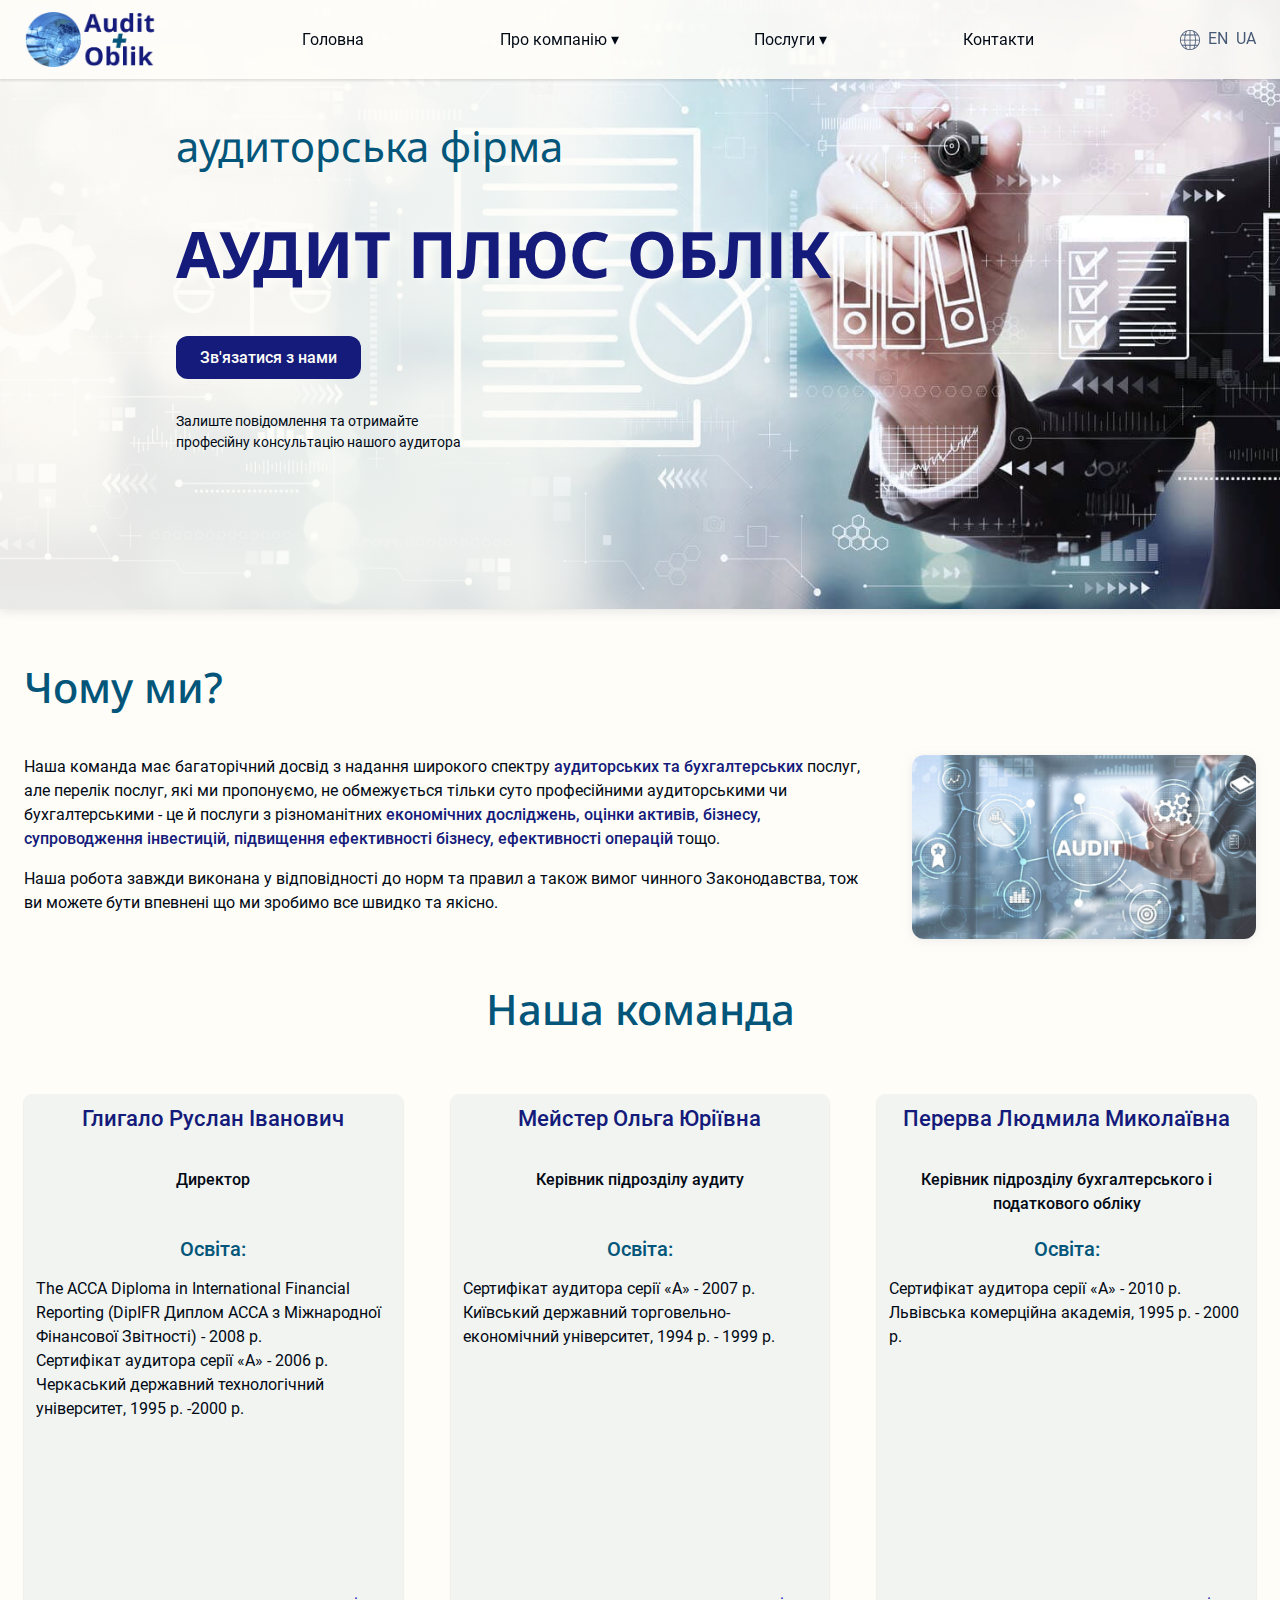
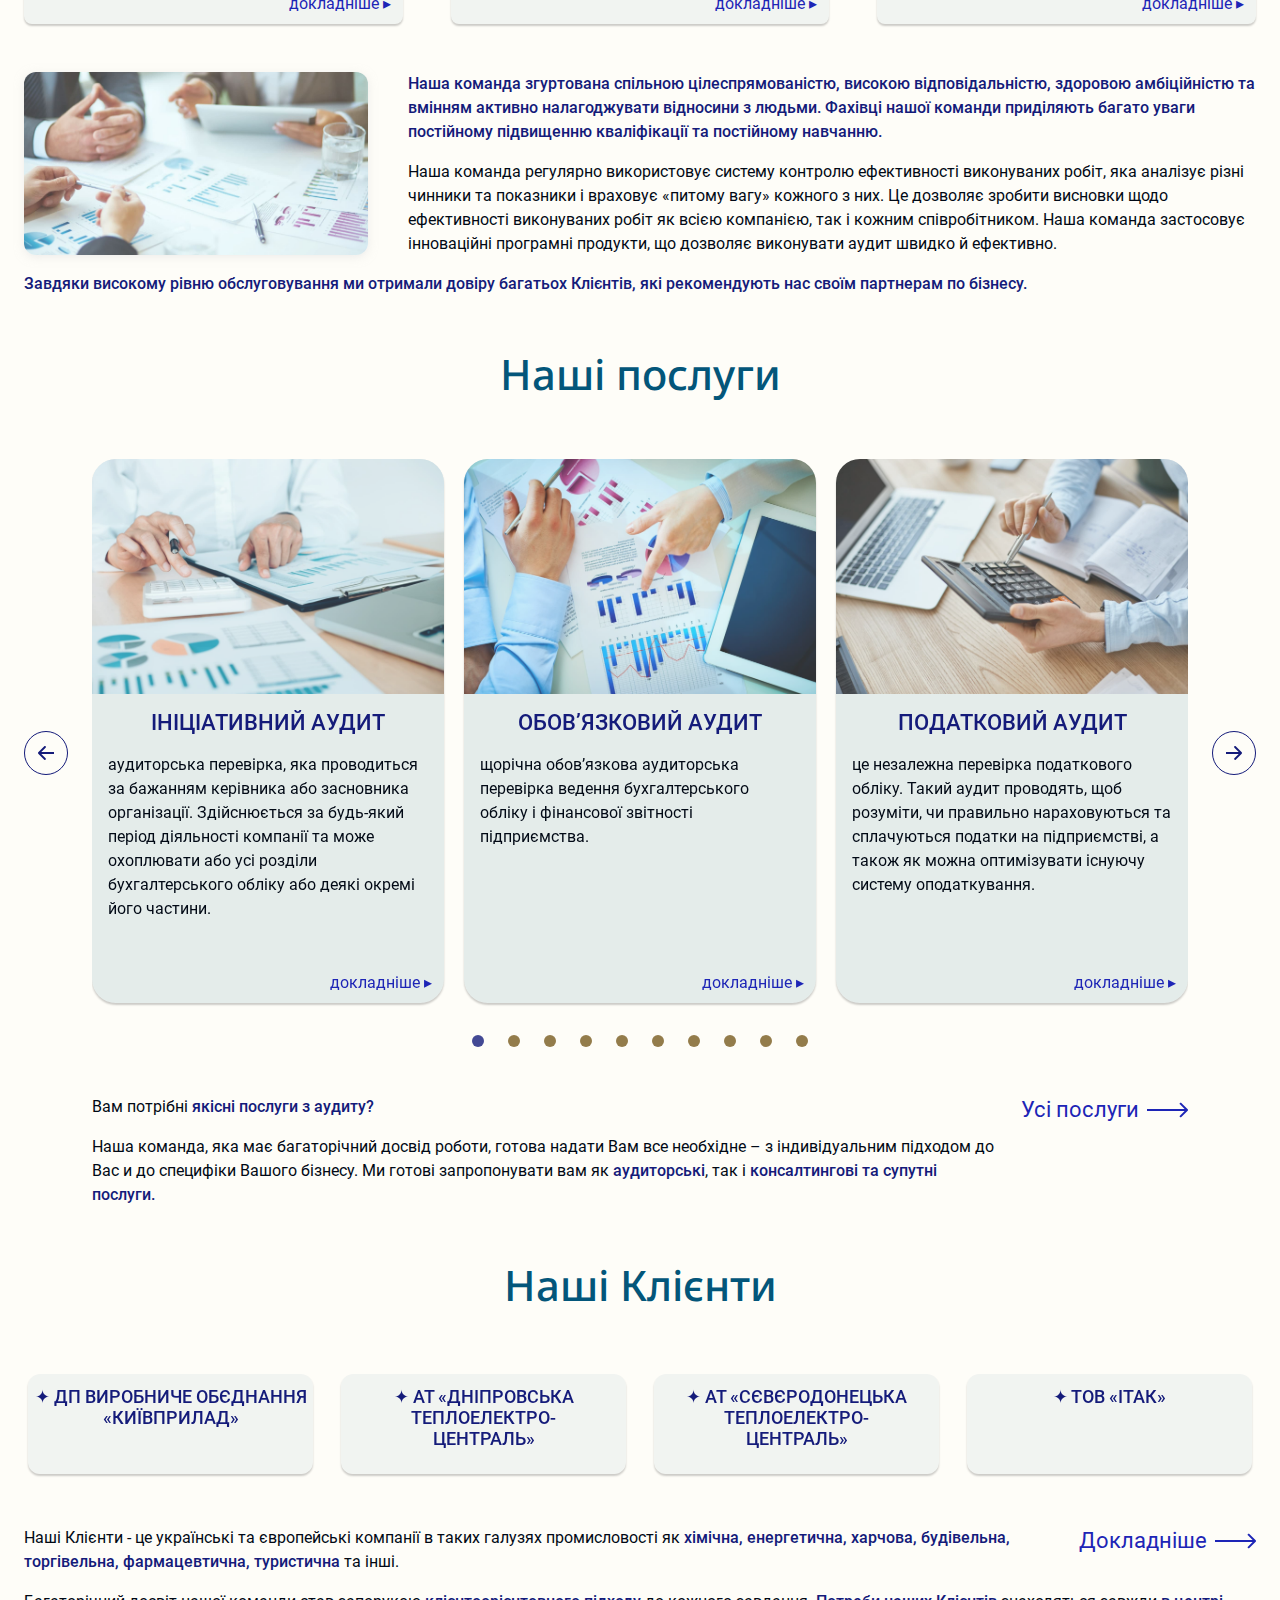
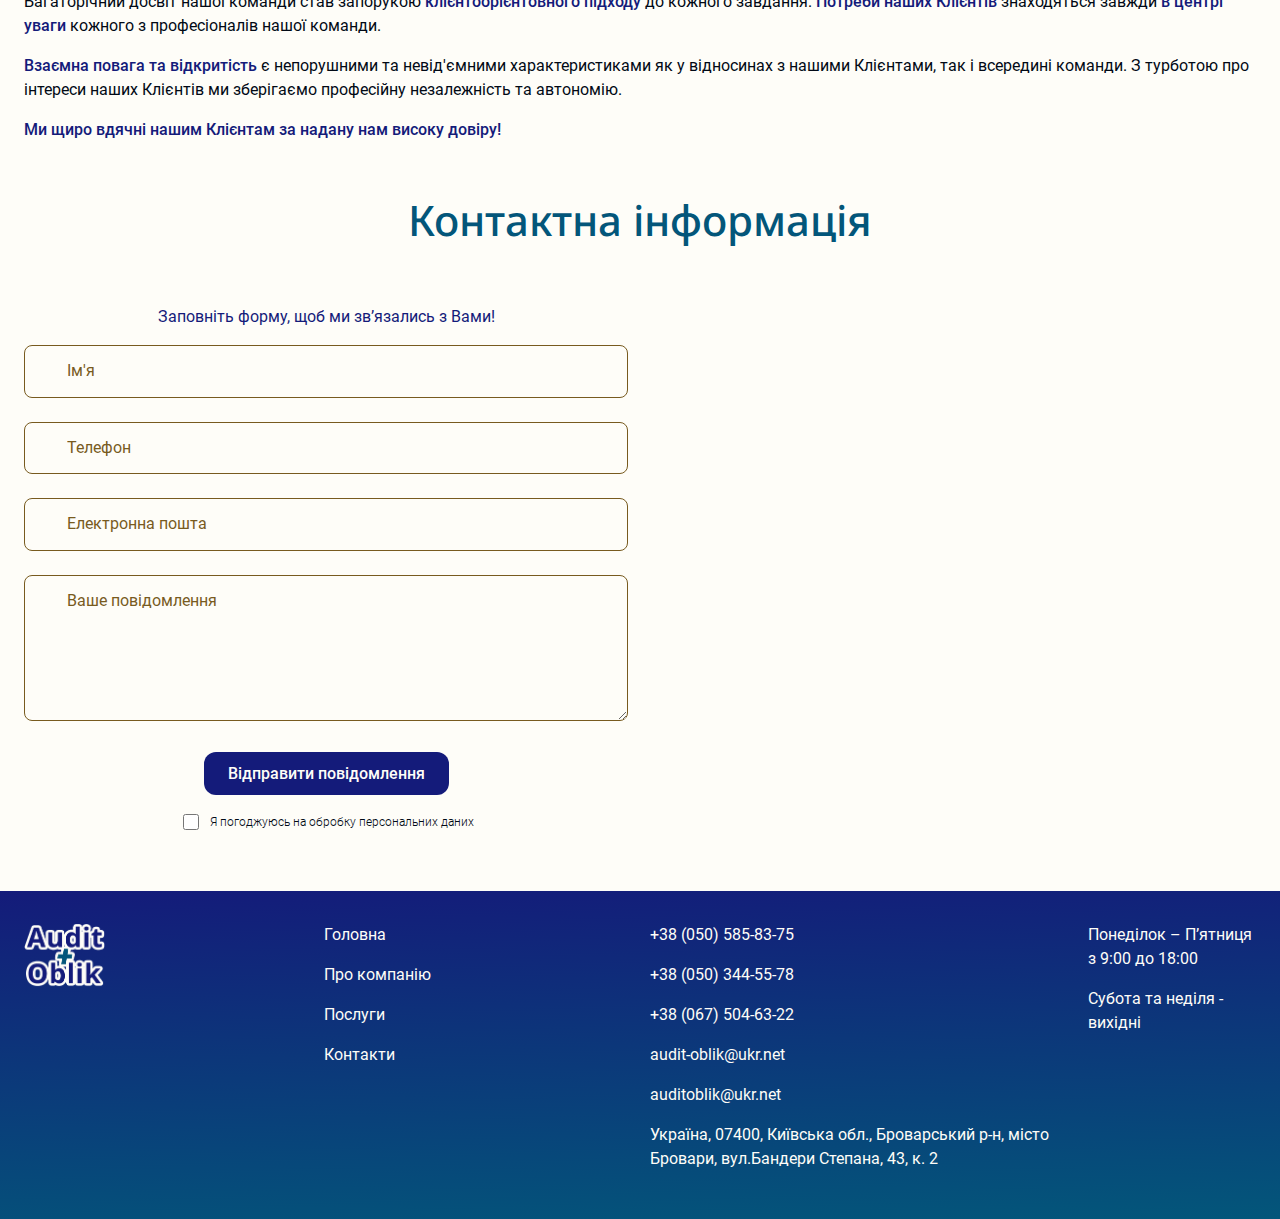
==== commit 48225cee: "add seo data" ====
--- a/index.html
+++ b/index.html
@@ -4,7 +4,9 @@
 <head>
   <meta charset="UTF-8">
   <meta name="viewport" content="width=device-width, initial-scale=1.0">
-  <title>Audit Plus Oblik</title>
+  <title>Аудиторська фірма "АУДИТ ПЛЮС ОБЛІК"</title>
+  <meta name="description"
+    content="Наша команда має багаторічний досвід з надання широкого спектру аудиторських, бухгалтерських, консалтингових та супутніх послуг.">
   <!-- Styles -->
   <link rel="icon" type="image/png" href="favicon-96x96.png" sizes="96x96">
   <link rel="icon" type="image/svg+xml" href="favicon.svg">
@@ -22,10 +24,11 @@
         <nav class="header__nav">
 
           <a href="/">
-            <img class="header__logo" src="./images/logo.png" alt="Логотип аудиторської компанії">
+            <img class="header__logo" src="./images/logo.png"
+              alt="Логотип аудиторської компанії ТОВ АФ Аудит плюс облік"">
           </a>
 
-          <ul class="header__menu">
+          <ul class=" header__menu">
             <li class="header__dropdown"><a class="link" href="index.html">Головна</a></li>
             <li class="header__dropdown"><a class="link" href="company-page.html">Про компанію &blacktriangledown;</a>
               <ul class="header__sub-menu">
@@ -85,7 +88,7 @@
               </ul>
             </li>
             <li class="header__dropdown"><a class="link" href="index.html#contact-section">Контакти</a></li>
-          </ul>
+            </ul>
         </nav>
         <div class="header__icons">
           <svg width="20" height="20">
@@ -106,34 +109,35 @@
             </svg>
           </button>
           <a href="#">
-            <img class="mobile-menu__logo" src="./images/logo.png" alt="Логотип аудиторської компанії">
+            <img class="mobile-menu__logo" src="./images/logo.png"
+              alt="Логотип аудиторської компанії ТОВ АФ Аудит плюс облік"">
           </a>
-          <div class="mobile-menu__icons">
+          <div class=" mobile-menu__icons">
             <svg width="16" height="16">
               <use href="./images/icons.svg#icon-earth"> </use>
             </svg>
             <a class="link__lang" href="#">EN</a>
             <a class="link__lang" href="#">UA</a>
-          </div>
-          <ul class="mobile-menu__list">
-            <li><a class="link__mobile menu-btn-close1" href="index.html">Головна</a></li>
-            <li><a class="link__mobile menu-btn-close2" href="company-page.html">Про компанію</a></li>
-            <li><a class="link__mobile menu-btn-close3" href="index.html#services-section">Наші послуги
-                &blacktriangledown;</a></li>
-            <li class="mobile-menu__dropdown--level1"><a class="link__mobile menu-btn-close4"
-                href="services-page.html#audit">Аудиторські послуги</a></li>
-            <li class=" mobile-menu__dropdown--level1"><a class="link__mobile menu-btn-close5"
-                href="services-page.html#related">Супутні послуги</a></li>
-            <li class="mobile-menu__dropdown--level1"><a class="link__mobile menu-btn-close6"
-                href="services-page.html#consulting">Консалтингові послуги</a></li>
-            <li><a class="link__mobile menu-btn-close7" href="index.html#contact-section">Контакти</a>
-            </li>
-            <li class="mobile-menu__image-container ">
-              <img class="mobile-menu__image" src="./images/burger_image.png" alt="Бухгалтерське приладдя">
-            </li>
-          </ul>
-        </div>
+        </div>
+        <ul class="mobile-menu__list">
+          <li><a class="link__mobile menu-btn-close1" href="index.html">Головна</a></li>
+          <li><a class="link__mobile menu-btn-close2" href="company-page.html">Про компанію</a></li>
+          <li><a class="link__mobile menu-btn-close3" href="index.html#services-section">Наші послуги
+              &blacktriangledown;</a></li>
+          <li class="mobile-menu__dropdown--level1"><a class="link__mobile menu-btn-close4"
+              href="services-page.html#audit">Аудиторські послуги</a></li>
+          <li class=" mobile-menu__dropdown--level1"><a class="link__mobile menu-btn-close5"
+              href="services-page.html#related">Супутні послуги</a></li>
+          <li class="mobile-menu__dropdown--level1"><a class="link__mobile menu-btn-close6"
+              href="services-page.html#consulting">Консалтингові послуги</a></li>
+          <li><a class="link__mobile menu-btn-close7" href="index.html#contact-section">Контакти</a>
+          </li>
+          <li class="mobile-menu__image-container ">
+            <img class="mobile-menu__image" src="./images/burger_image.png" alt="Бухгалтерське приладдя">
+          </li>
+        </ul>
       </div>
+    </div>
     </div>
   </header>
   <main>
@@ -145,11 +149,14 @@
         <p class="hero-section__text">Залиште повідомлення та отримайте професійну консультацію нашого аудитора</p>
       </div>
     </section>
-    <section class="whywe-section" id="whywe-section">
+    <section class="whywe-section">
       <div class="container">
         <!-- <div class="whywe-section__container">
           <div class="whywe-section__content"> -->
-        <h2 class="text-FW500">Чому ми?</h2>
+        <div class="text-relative">
+          <p class="visually-hidden__anchor" id="whywe-section">Чому ми?</p>
+        </div>
+        <h2 class="text-FW500 ">Чому ми?</h2>
         <p> <img class="whywe-section__image" src="./images/whywe-section-image.jpg" alt="Аудит"> Наша команда
           має
           багаторічний досвід з надання широкого спектру <span class="text-brand text-FW500">аудиторських та
@@ -175,8 +182,11 @@
       </div>
     </section>
 
-    <section class="team-section" id="team-section">
+    <section class="team-section">
       <div class="container">
+        <div class="text-relative">
+          <p class="visually-hidden__anchor" id="team-section">Наша команда</p>
+        </div>
         <h2 class="team-section__title text-FW500__centered">Наша команда</h2>
         <ul class="team-section__list">
           <li class="team-section__item">
@@ -244,8 +254,11 @@
         <!-- <img class="team-section__image-mobile" src="./images/team-section-image-3.jpg" alt="Наша команда"> -->
       </div>
     </section>
-    <section class="services-section" id="services-section">
+    <section class="services-section">
       <div class="container">
+        <div class="text-relative">
+          <p class="visually-hidden__anchor" id="services-section">Наші послуги</p>
+        </div>
         <h2 class="services-section__title text-FW500__centered">Наші послуги</h2>
         <div class="services-section__slider">
           <button class="carousel-button prev">
@@ -433,8 +446,11 @@
         </div>
       </div>
     </section>
-    <section class="customers-section" id="customers-section">
+    <section class="customers-section">
       <div class="container">
+        <div class="text-relative">
+          <p class="visually-hidden__anchor" id="customers-section">Наші Клієнти</p>
+        </div>
         <h2 class="customers-section__title text-FW500__centered">Наші Клієнти</h2>
         <div class="customers-section__container swiper-customers swiper-slider">
           <ul class="swiper-wrapper">
@@ -551,21 +567,24 @@
         </div>
       </div>
     </section>
-    <section class="contact-section" id="contact-section">
+    <section class="contact-section">
       <div class="container">
+        <div class="text-relative">
+          <p class="visually-hidden__anchor" id="contact-section">Контактна інформація</p>
+        </div>
         <h2 class="contact-section__title text-FW500__centered">Контактна інформація</h2>
         <div class="contact-section__container">
           <div class="contact-section__form">
             <p class="text-centered text-brand">Заповніть форму, щоб ми звʼязались з Вами!</p>
             <form name="contact-form" autocomplete="off" action="https://api.web3forms.com/submit" method="POST">
-              <input type="hidden" name="access_key" value="YOUR_ACCESS_KEY_HERE">
-              <input type="hidden" name="subject" value="New Contact Form Submission from Web3Forms">
-              <input type="hidden" name="from_name" value="My Website">
+              <input type="hidden" name="access_key" value="1f0aadfd-ec60-492e-bce3-ec18215bdeee">
+              <input type="hidden" name="subject" value="Нове повідомлення з сайту audit.net.ua">
+              <input type="hidden" name="from_name" value="audit.net.ua">
 
               <div class="contact-section__form-field input">
                 <label class="input__label visually-hidden" for="user-name">Ім'я</label>
                 <input class="input__control" type="text" name="user-name" id="user-name" placeholder="Ім'я"
-                  pattern="^[Є-ЯҐа-їґa-zA-Z\s]+$" required>
+                  pattern="^[Є-ЯҐа-їґa-zA-Z']+$" required>
               </div>
 
               <div class="contact-section__form-field input">
@@ -593,7 +612,7 @@
             </form>
           </div>
           <iframe class="contact-section__map"
-            src="https://www.google.com/maps/embed?pb=!1m18!1m12!1m3!1d2536.2540527961587!2d30.816742991100057!3d50.52944494334158!2m3!1f0!2f0!3f0!3m2!1i1024!2i768!4f13.1!3m3!1m2!1s0x40d4d91a4f7d8305%3A0x28dbb72db452cc2f!2z0LHRg9C70YzQstCw0YAg0J3QtdC30LDQu9C10LbQvdC-0YHRgtGWLCA1Mywg0JHRgNC-0LLQsNGA0LgsINCa0LjRl9Cy0YHRjNC60LAg0L7QsdC70LDRgdGC0YwsIDA3NDAw!5e0!3m2!1suk!2sua!4v1737218319253!5m2!1suk!2sua"
+            src="https://www.google.com/maps/embed?pb=!1m18!1m12!1m3!1d2537.2020045481904!2d30.807598100000003!3d50.511808099999996!2m3!1f0!2f0!3f0!3m2!1i1024!2i768!4f13.1!3m3!1m2!1s0x40d4d969beff8a85%3A0x1237d179e3d1eee2!2z0LLRg9C70LjRhtGPINCh0YLQtdC_0LDQvdCwINCR0LDQvdC00LXRgNC4LCA0Mywg0JHRgNC-0LLQsNGA0LgsINCa0LjRl9Cy0YHRjNC60LAg0L7QsdC70LDRgdGC0YwsIDA3NDAw!5e0!3m2!1suk!2sua!4v1739835202967!5m2!1suk!2sua"
             allowfullscreen="" loading="lazy" referrerpolicy="no-referrer-when-downgrade"></iframe>
         </div>
 
@@ -609,16 +628,17 @@
         <nav class="footer__nav">
           <div class="footer__logo">
             <a href="/">
-              <img class="footer__logo-image" src="./images/logo_footer.png" alt="Логотип аудиторської компанії">
+              <img class="footer__logo-image" src="./images/logo_footer.png"
+                alt="Логотип аудиторської компанії ТОВ АФ Аудит плюс облік"">
             </a>
           </div>
 
-          <ul class="footer__menu">
-            <li class="footer__menu-link"><a class="link__footer" href="index.html">Головна</a> </li>
-            <li class="footer__menu-link"><a class="link__footer" href="company-page.html">Про компанію</a></li>
-            <li class="footer__menu-link"><a class="link__footer" href="index.html#services-section">Послуги</a></li>
-            <li class="footer__menu-link"><a class="link__footer" href="index.html#contact-section">Контакти</a></li>
-          </ul>
+          <ul class=" footer__menu">
+              <li class="footer__menu-link"><a class="link__footer" href="index.html">Головна</a> </li>
+              <li class="footer__menu-link"><a class="link__footer" href="company-page.html">Про компанію</a></li>
+              <li class="footer__menu-link"><a class="link__footer" href="index.html#services-section">Послуги</a></li>
+              <li class="footer__menu-link"><a class="link__footer" href="index.html#contact-section">Контакти</a></li>
+              </ul>
         </nav>
         <address class="footer__address">
           <div>
@@ -636,8 +656,13 @@
                 <a class="footer__address-link" href="mailto:audit-oblik@ukr.net">audit-oblik@ukr.net</a>
               </li>
               <li>
-                <a class="footer__address-link" href="https://maps.app.goo.gl/s3p2egviS4qhLYXk8"
-                  target="_blank">ПРОМВУЗОЛ, «БЗП», офіс 606, місто Бровари, 07400, Україна</a>
+                <a class="footer__address-link" href="mailto:auditoblik@ukr.net">auditoblik@ukr.net</a>
+              </li>
+              <li>
+                <a class="footer__address-link" href="https://maps.app.goo.gl/2ynNKLktKoQPusRE8"
+                  target="_blank">Україна, 07400,
+                  Київська обл., Броварський р-н, місто Бровари, вул.Бандери Степана,
+                  43, к. 2</a>
               </li>
             </ul>
           </div>
@@ -647,8 +672,6 @@
             <p class="footer__address-text footer__address-text--mobile">Субота та неділя - вихідні</p>
           </div>
         </address>
-        <!-- <img class="footer__bottles" srcset="./images/bottles.png 1x, ./images/bottles@2x.png 2x"
-          src="./images/bottles.png" alt="Флакони"> -->
       </div>
     </div>
 
@@ -662,14 +685,14 @@
       </button>
       <h2 class="text-centered">Заповніть форму, щоб ми звʼязались з Вами!</h2>
       <form name="contact-form" autocomplete="off" action="https://api.web3forms.com/submit" method="POST">
-        <input type="hidden" name="access_key" value="YOUR_ACCESS_KEY_HERE">
-        <input type="hidden" name="subject" value="New Contact Form Submission from Web3Forms">
-        <input type="hidden" name="from_name" value="My Website">
+        <input type="hidden" name="access_key" value="1f0aadfd-ec60-492e-bce3-ec18215bdeee">
+        <input type="hidden" name="subject" value="Нове повідомлення з сайту audit.net.ua">
+        <input type="hidden" name="from_name" value="audit.net.ua">
 
         <div class="modal__form-field input">
           <label class="input__label visually-hidden" for="user-name">Ім'я</label>
           <input class="input__control" type="text" name="user-name" id="user-name" placeholder="Ім'я"
-            pattern="^[Є-ЯҐа-їґa-zA-Z\s]+$" required>
+            pattern="^[Є-ЯҐа-їґa-zA-Z\s']+$" required>
         </div>
 
         <div class="modal__form-field input">
--- a/css/main.min.css
+++ b/css/main.min.css
@@ -1 +1 @@
-@font-face{font-display:swap;font-family:"Roboto";font-style:normal;font-weight:300;src:url("../fonts/roboto-v32-cyrillic_latin-300.woff2") format("woff2")}@font-face{font-display:swap;font-family:"Roboto";font-style:normal;font-weight:400;src:url("../fonts/roboto-v32-cyrillic_latin-regular.woff2") format("woff2")}@font-face{font-display:swap;font-family:"Roboto";font-style:normal;font-weight:500;src:url("../fonts/roboto-v32-cyrillic_latin-500.woff2") format("woff2")}@font-face{font-display:swap;font-family:"Roboto";font-style:normal;font-weight:700;src:url("../fonts/roboto-v32-cyrillic_latin-700.woff2") format("woff2")}@font-face{font-display:swap;font-family:"Noto Sans";font-style:normal;font-weight:400;src:url("../fonts/noto-sans-v38-cyrillic_latin-regular.woff2") format("woff2")}@font-face{font-display:swap;font-family:"Noto Sans";font-style:normal;font-weight:500;src:url("../fonts/noto-sans-v38-cyrillic_latin-500.woff2") format("woff2")}@font-face{font-display:swap;font-family:"Noto Sans";font-style:normal;font-weight:600;src:url("../fonts/noto-sans-v38-cyrillic_latin-600.woff2") format("woff2")}@font-face{font-display:swap;font-family:"Noto Sans";font-style:normal;font-weight:700;src:url("../fonts/noto-sans-v38-cyrillic_latin-700.woff2") format("woff2")}@font-face{font-display:swap;font-family:"Noto Sans";font-style:normal;font-weight:800;src:url("../fonts/noto-sans-v38-cyrillic_latin-800.woff2") format("woff2")}@font-face{font-display:swap;font-family:"Noto Sans";font-style:normal;font-weight:900;src:url("../fonts/noto-sans-v38-cyrillic_latin-900.woff2") format("woff2")}.text-FW500{font-weight:500}.text-FW500__centered{font-weight:500;text-align:center}.text-centered{text-align:center}.text-left{text-align:left}.text-brand{color:var(--color-brand)}.text-accent{color:var(--color-accent)}.text-accent--link{color:var(--color-accent);text-decoration:none}.text-accent--link:hover{font-weight:500}.text-nomargin{margin:0}:root{--color-primary-dark: #010915;--color-primary-light: #fefdf8;--color-brand: #141b7a;--color-brand-secondary: #03567a;--color-secondary-dark: #785b1f;--color-secondary-light: #bd8e31;--color-accent: #1d25b6}.visually-hidden{position:absolute;left:-10000px;top:auto;width:1px;height:1px;overflow:hidden}.is-scroll-disabled{overflow:hidden}body{color:var(--color-primary-dark);background-color:var(--color-primary-light);font-family:"Roboto",sans-serif;font-size:18px;font-weight:400;line-height:1.5;margin:0}@media screen and (max-width: 1280px){body{font-size:16px}}*,*::before,*::after{-webkit-box-sizing:border-box;box-sizing:border-box}h1,h2,h3,h4,h5,h6,p{margin-top:0}img{display:block;height:auto;-o-object-fit:cover;object-fit:cover}a{display:inline-block}address{font-style:normal}ul{margin:0;padding:0;list-style-type:none}h1{font-family:Noto Sans,sans-serif;color:var(--color-brand);font-size:72px;font-weight:700;line-height:1.24;letter-spacing:.05em;text-shadow:8px 2px 10px var(--color-primary-light)}@media screen and (max-width: 1280px){h1{font-size:64px;letter-spacing:normal}}@media screen and (max-width: 768px){h1{font-size:48px;letter-spacing:normal}}@media screen and (max-width: 480px){h1{font-size:40px;letter-spacing:normal}}h2{font-family:Noto Sans,sans-serif;color:var(--color-brand-secondary);font-size:48px;font-weight:400;line-height:1.24;margin-bottom:1em}@media screen and (max-width: 1280px){h2{font-size:42px}}@media screen and (max-width: 768px){h2{font-size:32px}}@media screen and (max-width: 480px){h2{font-size:26px}}h3{color:var(--color-brand);font-size:22px;font-weight:500;line-height:1.17;text-align:center;margin-bottom:.8em}@media screen and (max-width: 480px){h3{font-size:20px}}h4{color:var(--color-brand-secondary);font-size:20px;font-weight:500;line-height:1.17;text-align:center;margin-bottom:.8em}@media screen and (max-width: 480px){h4{font-size:18px}}.contact-section{padding:52px 0}@media screen and (max-width: 768px){.contact-section{padding:52px 0 0}}.contact-section__container{display:-webkit-box;display:-ms-flexbox;display:flex;gap:24px}@media screen and (max-width: 768px){.contact-section__container{-webkit-box-orient:vertical;-webkit-box-direction:normal;-ms-flex-direction:column;flex-direction:column}}.contact-section__form{-ms-flex-preferred-size:calc((100% - 24px)/2);flex-basis:calc((100% - 24px)/2)}.contact-section__title{margin-bottom:1.4em}.contact-section__form-field{margin-bottom:24px}.contact-section__button{display:block;margin:0 auto;margin-bottom:0}.contact-section__map{-ms-flex-preferred-size:calc((100% - 24px)/2);flex-basis:calc((100% - 24px)/2);border-radius:16px;border:none}@media screen and (max-width: 1280px){.contact-section__map{margin:auto;width:320px;height:534px}}@media screen and (max-width: 768px){.contact-section__map{margin:0 -24px;width:auto;height:232px;-ms-flex-preferred-size:auto;flex-basis:auto}}.container{width:100%;max-width:1288px;margin:0 auto;padding:0 24px}.company-page{margin-top:112px;margin-bottom:52px}.company-page__title{padding-top:1.2em}.company-page__title--h1{font-size:56px;font-weight:600;letter-spacing:normal}@media screen and (max-width: 1280px){.company-page__title--h1{font-size:50px}}@media screen and (max-width: 768px){.company-page__title--h1{font-size:38px}}@media screen and (max-width: 480px){.company-page__title--h1{font-size:32px}}.company-page__list,.company-page__text{padding-top:48px}@media screen and (max-width: 768px){.company-page__list,.company-page__text{padding-top:32px}}.company-page__card{padding:12px;background-color:rgba(3,86,122,.05)}.company-page__customers{margin-bottom:48px}@media screen and (max-width: 768px){.company-page__customers{margin-bottom:32px}}.customers-section{padding-top:52px}.customers-section__title{margin-bottom:1.4em}.customers-section__container{overflow:hidden}.customers-section__slide{height:100px;border-radius:12px;margin-bottom:4px;background-color:rgba(3,86,122,.05);-webkit-box-shadow:0 2px 2px 0 rgba(0,0,0,.2);box-shadow:0 2px 2px 0 rgba(0,0,0,.2)}.customers-section__slide:hover{background-color:rgba(3,86,122,.08);-webkit-box-shadow:0 8px 16px 0 rgba(24,24,23,.08);box-shadow:0 8px 16px 0 rgba(24,24,23,.08);-webkit-transform:scale(1.01);-ms-transform:scale(1.01);transform:scale(1.01)}.customers-section__card{padding-top:12px;color:var(--color-brand);margin-top:0}@media screen and (max-width: 1280px){.customers-section__card{font-size:18px}}.customers-section__text{display:-webkit-box;display:-ms-flexbox;display:flex;-webkit-box-align:start;-ms-flex-align:start;align-items:flex-start;gap:24px;padding-top:3em}@media screen and (max-width: 768px){.customers-section__text{padding-top:2em;-webkit-box-orient:vertical;-webkit-box-direction:reverse;-ms-flex-direction:column-reverse;flex-direction:column-reverse;-webkit-box-align:center;-ms-flex-align:center;align-items:center}}.customers-section__link{display:-webkit-box;display:-ms-flexbox;display:flex;-webkit-box-align:center;-ms-flex-align:center;align-items:center;font-size:22px;gap:8px;line-height:1.33;fill:var(--color-accent);-ms-flex-negative:0;flex-shrink:0;text-decoration:none;-webkit-transition:font-weight .2s;transition:font-weight .2s}.customers-section__link:hover{font-weight:500}@media screen and (max-width: 768px){.customers-section__link{-webkit-box-pack:center;-ms-flex-pack:center;justify-content:center}}.footer{padding:32px 0;background:linear-gradient(178deg, var(--color-brand), var(--color-brand-secondary))}.footer__container{display:-webkit-box;display:-ms-flexbox;display:flex;gap:20px}@media screen and (max-width: 768px){.footer__container{-webkit-box-orient:vertical;-webkit-box-direction:normal;-ms-flex-direction:column;flex-direction:column;text-align:center}}.footer__logo-image{max-height:72px}@media screen and (max-width: 1280px){.footer__logo-image{max-height:64px}}@media screen and (max-width: 768px){.footer__logo-image{max-height:48px}}.footer__logo,.footer__menu{-webkit-box-flex:1;-ms-flex-positive:1;flex-grow:1}.footer__nav,.footer__address{display:-webkit-box;display:-ms-flexbox;display:flex;gap:20px;-ms-flex-preferred-size:50%;flex-basis:50%}@media screen and (max-width: 768px){.footer__nav,.footer__address{-webkit-box-orient:vertical;-webkit-box-direction:normal;-ms-flex-direction:column;flex-direction:column}}@media screen and (max-width: 768px){.footer__address{gap:0}}.footer__menu-link{margin-bottom:16px}@media screen and (max-width: 768px){.footer__menu-link{margin-bottom:8px}}.footer__menu-link:last-child{margin-bottom:0}.footer__address-list,.footer__address-info{-webkit-box-flex:1;-ms-flex-positive:1;flex-grow:1}.footer__address-link,.footer__address-text{color:var(--color-primary-light);font-size:16px;margin-bottom:16px}@media screen and (max-width: 768px){.footer__address-link,.footer__address-text{font-size:14px;margin-bottom:8px}}.footer__address-link{text-decoration:none;-webkit-transition:color .2s;transition:color .2s}.footer__address-link:hover{font-weight:500;color:var(--color-secondary-light)}.header{z-index:2;position:fixed;top:0;left:0;right:0;padding:12px 0;-webkit-backdrop-filter:blur(1px);backdrop-filter:blur(1px);background-color:rgba(254,253,248,.85);-webkit-box-shadow:0 2px 2px 0 rgba(0,0,0,.1);box-shadow:0 2px 2px 0 rgba(0,0,0,.1)}@media screen and (max-width: 768px){.header{-webkit-backdrop-filter:none;backdrop-filter:none}}.header__container,.header__nav{display:-webkit-box;display:-ms-flexbox;display:flex;-webkit-box-align:center;-ms-flex-align:center;align-items:center;gap:40px}@media screen and (max-width: 1280px){.header__container,.header__nav{gap:10px}}@media screen and (max-width: 768px){.header__container,.header__nav{gap:32px}}.header__nav{-webkit-box-flex:1;-ms-flex-positive:1;flex-grow:1}.header__logo{max-width:132px}@media screen and (max-width: 768px){.header__logo{max-width:116px}}.header__menu{display:-webkit-box;display:-ms-flexbox;display:flex;-webkit-box-pack:center;-ms-flex-pack:center;justify-content:center;gap:48px;-webkit-box-flex:1;-ms-flex-positive:1;flex-grow:1}@media screen and (max-width: 1280px){.header__menu{-webkit-box-pack:space-evenly;-ms-flex-pack:space-evenly;justify-content:space-evenly;gap:0}}@media screen and (max-width: 768px){.header__menu{display:none}}.header__dropdown{position:relative;float:left}.header__dropdown:hover>.header__sub-menu{display:initial;-webkit-transition:display 1s;transition:display 1s}.header__sub-menu{display:none;position:absolute;left:0;top:100%;width:226px;line-height:2;font-size:16px;padding:16px 0px 4px 10px;border:1px solid rgba(0,0,0,.1);border-radius:8px;background-color:rgba(254,253,248,.9);-webkit-box-shadow:0 2px 2px 0 rgba(0,0,0,.2);box-shadow:0 2px 2px 0 rgba(0,0,0,.2);-webkit-transition:display 1s;transition:display 1s}.header__dropdown--level1{width:100%}.header__sub-menu--level1{left:212px;top:0}@media screen and (max-width: 1280px){.header__sub-menu--level1{left:-234px}}.header__icons{display:-webkit-box;display:-ms-flexbox;display:flex;-webkit-box-align:center;-ms-flex-align:center;align-items:center;gap:8px;fill:rgba(1,28,68,.7215686275)}@media screen and (max-width: 480px){.header__icons{display:none}}.header__burger{display:none}@media screen and (max-width: 768px){.header__burger{display:block;background-color:rgba(0,0,0,0);border:none;padding:0;fill:var(--color-brand);width:24px;height:24px}}.hero-section{padding:120px 0px 126px 220px;background-image:linear-gradient(89.38deg, rgba(254, 253, 248, 0.9), rgba(254, 253, 248, 0.850898) 41.31%, rgba(254, 253, 248, 0.193204) 58.65%, rgba(254, 253, 248, 0) 72.78%),url(../images/hero-section-background.jpg);-webkit-box-shadow:0 2px 10px 0 rgba(222,221,221,.8);box-shadow:0 2px 10px 0 rgba(222,221,221,.8);background-repeat:no-repeat;background-position:center top;background-size:cover}@media screen and (max-width: 1280px){.hero-section{padding:120px 0px 142px 152px}}@media screen and (max-width: 768px){.hero-section{padding:120px 0px 72px 0px;text-align:center}}@media screen and (max-width: 480px){.hero-section{padding:120px 0px 36px 0px;text-align:center}}.hero-section__text{margin-top:32px;font-size:14px;max-width:292px}@media screen and (max-width: 768px){.hero-section__text{text-align:center;font-size:12px;margin:16px auto}}.mobile-menu{display:none}@media screen and (max-width: 768px){.mobile-menu{display:block;position:fixed;top:0;left:0;z-index:2;width:100%;height:100%;padding:16px 24px;background-color:var(--color-primary-light);-webkit-transform:translatex(100%);-ms-transform:translatex(100%);transform:translatex(100%);-webkit-transition:-webkit-transform .3s;transition:-webkit-transform .3s;transition:transform .3s;transition:transform .3s, -webkit-transform .3s;overflow:auto}.mobile-menu.is-open{-webkit-transform:translatex(0);-ms-transform:translatex(0);transform:translatex(0)}.mobile-menu__image-container{display:-webkit-box;display:-ms-flexbox;display:flex;-webkit-box-pack:end;-ms-flex-pack:end;justify-content:flex-end}.mobile-menu__image{opacity:.9;max-width:112px}.mobile-menu__btn-close{position:absolute;top:16px;right:20px;padding:0;display:inline-block;stroke:var(--color-primary-dark);background-color:rgba(0,0,0,0);fill:rgba(0,0,0,0);border:none;cursor:pointer}.mobile-menu__logo{max-width:116px}.mobile-menu__list{display:-webkit-box;display:-ms-flexbox;display:flex;-webkit-box-orient:vertical;-webkit-box-direction:normal;-ms-flex-direction:column;flex-direction:column;gap:16px;margin:24px 0 16px}.mobile-menu__dropdown:hover>.mobile-menu__sub-menu{display:initial;-webkit-transition:display 1s;transition:display 1s}.mobile-menu__dropdown:focus-within>.mobile-menu__sub-menu{display:initial;-webkit-transition:display 1s;transition:display 1s}.mobile-menu__sub-menu{display:none;line-height:2;-webkit-transition:display 1s;transition:display 1s}.mobile-menu__dropdown--level1{width:100%;margin-left:12px}.mobile-menu__icons{margin-top:12px;display:-webkit-box;display:-ms-flexbox;display:flex;-webkit-box-align:center;-ms-flex-align:center;align-items:center;gap:8px;fill:rgba(1,28,68,.7215686275)}}.backdrop{position:fixed;top:0;left:0;right:0;bottom:0;background-color:rgba(49,38,26,.4);display:-webkit-box;display:-ms-flexbox;display:flex;-webkit-box-align:center;-ms-flex-align:center;align-items:center;-webkit-box-pack:center;-ms-flex-pack:center;justify-content:center;padding:20px;z-index:2;-webkit-transition:opacity .3s,visibility .3s;transition:opacity .3s,visibility .3s}.backdrop.is-hidden{opacity:0;visibility:hidden;pointer-events:none}.modal{position:relative;width:100%;max-width:880px;height:100%;max-height:880px;padding:64px 128px;background-color:var(--color-primary-light);border-radius:32px;overflow-y:auto}@media screen and (max-width: 768px){.modal{padding:64px 64px 48px}}@media screen and (max-width: 480px){.modal{padding:64px 24px 48px}}.modal__btn-close{position:absolute;top:40px;right:40px;padding:0;display:inline-block;stroke:var(--color-primary-dark);border:none;background-color:rgba(0,0,0,0);fill:rgba(0,0,0,0);cursor:pointer}@media screen and (max-width: 480px){.modal__btn-close{top:24px;right:24px}}.modal__form-field{margin-bottom:24px}.modal__button{display:block;margin:0 auto;margin-bottom:0}.services-page{margin-top:112px;margin-bottom:52px}.services-page__title{padding-top:2em}.services-page__title--h1{font-size:56px;font-weight:600;letter-spacing:normal}@media screen and (max-width: 1280px){.services-page__title--h1{font-size:50px}}@media screen and (max-width: 768px){.services-page__title--h1{font-size:38px}}@media screen and (max-width: 480px){.services-page__title--h1{font-size:32px}}.services-page__title--h2{padding-top:1em}.services-page__list{margin-bottom:1em}.services-section{padding-top:52px}.services-section__title{margin-bottom:1.4em}.services-section__slider{display:-webkit-box;display:-ms-flexbox;display:flex;-webkit-box-align:center;-ms-flex-align:center;align-items:center;gap:24px}.services-section__container{overflow:hidden}.services-section__list{margin-bottom:32px}.services-section__text{display:-webkit-box;display:-ms-flexbox;display:flex;-webkit-box-align:start;-ms-flex-align:start;align-items:flex-start;gap:24px;margin:0 68px;padding-top:3em}@media screen and (max-width: 768px){.services-section__text{padding-top:2em;margin:0;-webkit-box-orient:vertical;-webkit-box-direction:reverse;-ms-flex-direction:column-reverse;flex-direction:column-reverse;-webkit-box-align:center;-ms-flex-align:center;align-items:center}}.services-section__link{display:-webkit-box;display:-ms-flexbox;display:flex;-webkit-box-align:center;-ms-flex-align:center;align-items:center;font-size:22px;gap:8px;line-height:1.33;fill:var(--color-accent);-ms-flex-negative:0;flex-shrink:0;text-decoration:none;-webkit-transition:font-weight .2s;transition:font-weight .2s}.services-section__link:hover{font-weight:500}@media screen and (max-width: 768px){.services-section__link{-webkit-box-pack:center;-ms-flex-pack:center;justify-content:center}}.team-section{padding-top:52px}.team-section__title{margin-bottom:1.4em}.team-section__list{display:-webkit-box;display:-ms-flexbox;display:flex;gap:56px;-ms-flex-wrap:wrap;flex-wrap:wrap;margin-bottom:3em}@media screen and (max-width: 1280px){.team-section__list{gap:48px}}@media screen and (max-width: 768px){.team-section__list{margin-bottom:2em;gap:16px;-webkit-box-orient:vertical;-webkit-box-direction:normal;-ms-flex-direction:column;flex-direction:column}}.team-section__item{-ms-flex-preferred-size:calc((100% - 112px)/3);flex-basis:calc((100% - 112px)/3)}@media screen and (max-width: 1280px){.team-section__item{-ms-flex-preferred-size:calc((100% - 96px)/3);flex-basis:calc((100% - 96px)/3)}}.team-section__image{max-width:442px;float:left;margin:0 40px 4px 0px;border-radius:12px;-webkit-box-shadow:0 2px 10px 0 rgba(222,221,221,.5);box-shadow:0 2px 10px 0 rgba(222,221,221,.5)}@media screen and (max-width: 1280px){.team-section__image{max-width:344px}}@media screen and (max-width: 768px){.team-section__image{display:block;gap:0px;width:100%;max-width:-webkit-fit-content;max-width:-moz-fit-content;max-width:fit-content;margin:0 0px 2em 0px}}.whywe-section{padding-top:52px}.whywe-section__image{max-width:442px;float:right;margin:0 0px 4px 40px;border-radius:12px;-webkit-box-shadow:0 2px 10px 0 rgba(222,221,221,.5);box-shadow:0 2px 10px 0 rgba(222,221,221,.5)}@media screen and (max-width: 1280px){.whywe-section__image{max-width:344px}}@media screen and (max-width: 768px){.whywe-section__image{display:none}}.whywe-section__image-mobile{display:none}@media screen and (max-width: 768px){.whywe-section__image-mobile{display:block;width:100%;max-width:-webkit-fit-content;max-width:-moz-fit-content;max-width:fit-content;margin:0;border-radius:12px;-webkit-box-shadow:0 2px 10px 0 rgba(222,221,221,.5);box-shadow:0 2px 10px 0 rgba(222,221,221,.5)}}.carousel-button{display:-webkit-box;display:-ms-flexbox;display:flex;-webkit-box-pack:center;-ms-flex-pack:center;justify-content:center;-webkit-box-align:center;-ms-flex-align:center;align-items:center;-ms-flex-negative:0;flex-shrink:0;width:44px;height:44px;padding:0;border-radius:50%;fill:var(--color-brand);background-color:rgba(0,0,0,0);border:var(--color-brand) 1px solid;cursor:pointer;-webkit-transition:fill .2s,background-color .2s,border-color .2s;transition:fill .2s,background-color .2s,border-color .2s}@media screen and (max-width: 768px){.carousel-button{display:none}}.carousel-button:hover{fill:var(--color-primary-light);background-color:var(--color-brand-secondary);border:var(--color-brand-secondary) 1px solid}.carousel-button.next{-webkit-transform:rotate(180deg);-ms-transform:rotate(180deg);transform:rotate(180deg)}.button{padding:16px 32px;font-family:"Roboto",sans-serif;font-size:18px;font-weight:500;color:var(--color-primary-light);background-color:var(--color-brand);border-radius:12px;border:var(--color-brand);cursor:pointer;-webkit-transition:background-color .2s,border-color .2s;transition:background-color .2s,border-color .2s}.button__centered{display:block;margin:0 auto}.button:hover{background-color:var(--color-brand-secondary);border:var(--color-brand-secondary)}@media screen and (max-width: 1280px){.button{padding:12px 24px;font-size:16px}}.input{position:relative}.input__label{position:absolute;top:16px;left:42px}.input__control{padding:16px 42px;width:100%;font-size:16px;line-height:1.17;border:1px solid var(--color-secondary-dark);border-radius:8px;background-color:rgba(0,0,0,0);font-family:"Roboto",sans-serif}.input__control:focus{border-color:var(--color-brand);outline:none}.input__control::-webkit-input-placeholder{font-size:16px;line-height:1.17;color:var(--color-secondary-dark)}.input__control::-moz-placeholder{font-size:16px;line-height:1.17;color:var(--color-secondary-dark)}.input__control:-ms-input-placeholder{font-size:16px;line-height:1.17;color:var(--color-secondary-dark)}.input__control::-ms-input-placeholder{font-size:16px;line-height:1.17;color:var(--color-secondary-dark)}.input__control::placeholder{font-size:16px;line-height:1.17;color:var(--color-secondary-dark)}@media screen and (max-width: 768px){.input__control::-webkit-input-placeholder{font-size:14px}.input__control::-moz-placeholder{font-size:14px}.input__control:-ms-input-placeholder{font-size:14px}.input__control::-ms-input-placeholder{font-size:14px}.input__control::placeholder{font-size:14px}}.input__control:focus::-webkit-input-placeholder{color:var(--color-primary-dark)}.input__control:focus::-moz-placeholder{color:var(--color-primary-dark)}.input__control:focus:-ms-input-placeholder{color:var(--color-primary-dark)}.input__control:focus::-ms-input-placeholder{color:var(--color-primary-dark)}.input__control:focus::placeholder{color:var(--color-primary-dark)}@media screen and (max-width: 768px){.input__control{padding:8px 24px;font-size:14px}}.input__tel:hover{background-image:url("../images/tel-placeholder.png");background-repeat:no-repeat;background-position:center right;background-size:initial}.input__terms-container{display:-webkit-box;display:-ms-flexbox;display:flex;-webkit-box-pack:center;-ms-flex-pack:center;justify-content:center;-webkit-box-align:center;-ms-flex-align:center;align-items:center;gap:8px;margin-top:16px}@media screen and (max-width: 768px){.input__terms-container{margin-top:8px}}.input__checkbox{-webkit-box-align:center;-ms-flex-align:center;align-items:center;width:16px;height:16px}.input__terms{font-size:12px;font-weight:300;line-height:1.21;color:var(--color-primary-dark);text-align:center;margin:0}input[type=checkbox]{accent-color:var(--color-brand)}.link{color:var(--color-primary-dark);text-decoration:none;font-size:18px;line-height:1.33;letter-spacing:.05em;-webkit-transition:color .2s;transition:color .2s}.link:hover{font-weight:500;color:var(--color-brand)}.link__lang{color:rgba(1,28,68,.7215686275);text-decoration:none;font-size:14px;-webkit-transition:color .2s;transition:color .2s}.link__lang:hover{font-weight:500;color:var(--color-brand)}.link__mobile{color:var(--color-primary-dark);text-decoration:none;-webkit-transition:color .2s;transition:color .2s}.link__mobile:hover{font-weight:500;color:var(--color-brand)}@media screen and (max-width: 1280px){.link{font-size:16px;line-height:1.17;letter-spacing:normal}}.link__sub-menu{color:var(--color-primary-dark);text-decoration:none;font-size:16px;line-height:1.33;letter-spacing:.05em;-webkit-transition:color .2s;transition:color .2s}.link__sub-menu:hover{font-weight:500;color:var(--color-brand)}@media screen and (max-width: 1280px){.link__sub-menu{line-height:1.17;letter-spacing:normal}}.link__footer{color:var(--color-primary-light);text-decoration:none;-webkit-transition:color .2s;transition:color .2s;font-size:16px}.link__footer:hover{font-weight:500;color:var(--color-secondary-light)}.pagination{display:-webkit-box;display:-ms-flexbox;display:flex;-webkit-box-align:center;-ms-flex-align:center;align-items:center;-webkit-box-pack:center;-ms-flex-pack:center;justify-content:center;gap:24px}@media screen and (max-width: 480px){.pagination{gap:12px}}.pagination__button{opacity:.8;width:12px;height:12px;border-radius:50%;background-color:var(--color-secondary-dark);cursor:pointer;-webkit-transition:background-color .2s;transition:background-color .2s}.pagination__button--active{background-color:var(--color-brand)}.services-card{position:relative;display:-webkit-box;display:-ms-flexbox;display:flex;-webkit-box-orient:vertical;-webkit-box-direction:normal;-ms-flex-direction:column;flex-direction:column;height:auto;border-radius:24px}.services-card__content{display:-webkit-box;display:-ms-flexbox;display:flex;-webkit-box-orient:vertical;-webkit-box-direction:normal;-ms-flex-direction:column;flex-direction:column;-webkit-box-pack:justify;-ms-flex-pack:justify;justify-content:space-between;height:544px;background-color:rgba(3,86,122,.1);border-radius:24px;-webkit-box-shadow:0 2px 2px 0 rgba(0,0,0,.2);box-shadow:0 2px 2px 0 rgba(0,0,0,.2)}@media screen and (max-width: 768px){.services-card__content{height:642px}}@media screen and (max-width: 480px){.services-card__content{height:534px}}.services-card__image{opacity:.8;border-radius:24px 24px 0px 0px;width:100%;margin:0;max-height:520px;margin-bottom:16px}.services-card__text-main{margin:0 16px}.services-card__text-bottom{display:-webkit-box;display:-ms-flexbox;display:flex;-webkit-box-pack:end;-ms-flex-pack:end;justify-content:flex-end;-webkit-box-align:end;-ms-flex-align:end;align-items:flex-end;line-height:1.5;margin-right:12px;margin-bottom:8px;-webkit-box-flex:1;-ms-flex-positive:1;flex-grow:1;text-decoration:none;-webkit-transition:font-weight .2s;transition:font-weight .2s}.services-card__text-bottom:hover{font-weight:500}.team-card{display:-webkit-box;display:-ms-flexbox;display:flex;-webkit-box-orient:vertical;-webkit-box-direction:normal;-ms-flex-direction:column;flex-direction:column;height:400px;border-radius:8px;border-radius:8px;background-color:rgba(3,86,122,.05);-webkit-box-shadow:0 2px 2px 0 rgba(0,0,0,.2);box-shadow:0 2px 2px 0 rgba(0,0,0,.2);-webkit-transition:-webkit-box-shadow .2s;transition:-webkit-box-shadow .2s;transition:box-shadow .2s;transition:box-shadow .2s, -webkit-box-shadow .2s;-webkit-transition:background-color .2s;transition:background-color .2s;-webkit-transition:-webkit-transform .2s;transition:-webkit-transform .2s;transition:transform .2s;transition:transform .2s, -webkit-transform .2s}@media screen and (max-width: 1280px){.team-card{height:530px}}@media screen and (max-width: 768px){.team-card{height:auto}}.team-card:hover{background-color:rgba(3,86,122,.08);-webkit-box-shadow:0 8px 16px 0 rgba(24,24,23,.08);box-shadow:0 8px 16px 0 rgba(24,24,23,.08)}.team-card__header{display:-webkit-box;display:-ms-flexbox;display:flex;-webkit-box-pack:center;-ms-flex-pack:center;justify-content:center;margin-top:12px}@media screen and (max-width: 1280px){.team-card__header{height:44px}}@media screen and (max-width: 768px){.team-card__header{height:auto}}.team-card__text-top{display:-webkit-box;display:-ms-flexbox;display:flex;-webkit-box-pack:center;-ms-flex-pack:center;justify-content:center;height:38px}@media screen and (max-width: 1280px){.team-card__text-top{height:54px}}@media screen and (max-width: 768px){.team-card__text-top{height:auto}}.team-card__text-main{margin:0 12px}.team-card__text-bottom{display:-webkit-box;display:-ms-flexbox;display:flex;-webkit-box-pack:end;-ms-flex-pack:end;justify-content:flex-end;-webkit-box-align:end;-ms-flex-align:end;align-items:flex-end;line-height:1.5;margin-right:12px;margin-bottom:8px;-webkit-box-flex:1;-ms-flex-positive:1;flex-grow:1;text-decoration:none;-webkit-transition:color .2s;transition:color .2s}.team-card__text-bottom:hover{font-weight:500}/*# sourceMappingURL=main.min.css.map */+@font-face{font-display:swap;font-family:"Roboto";font-style:normal;font-weight:300;src:url("../fonts/roboto-v32-cyrillic_latin-300.woff2") format("woff2")}@font-face{font-display:swap;font-family:"Roboto";font-style:normal;font-weight:400;src:url("../fonts/roboto-v32-cyrillic_latin-regular.woff2") format("woff2")}@font-face{font-display:swap;font-family:"Roboto";font-style:normal;font-weight:500;src:url("../fonts/roboto-v32-cyrillic_latin-500.woff2") format("woff2")}@font-face{font-display:swap;font-family:"Roboto";font-style:normal;font-weight:700;src:url("../fonts/roboto-v32-cyrillic_latin-700.woff2") format("woff2")}@font-face{font-display:swap;font-family:"Noto Sans";font-style:normal;font-weight:400;src:url("../fonts/noto-sans-v38-cyrillic_latin-regular.woff2") format("woff2")}@font-face{font-display:swap;font-family:"Noto Sans";font-style:normal;font-weight:500;src:url("../fonts/noto-sans-v38-cyrillic_latin-500.woff2") format("woff2")}@font-face{font-display:swap;font-family:"Noto Sans";font-style:normal;font-weight:600;src:url("../fonts/noto-sans-v38-cyrillic_latin-600.woff2") format("woff2")}@font-face{font-display:swap;font-family:"Noto Sans";font-style:normal;font-weight:700;src:url("../fonts/noto-sans-v38-cyrillic_latin-700.woff2") format("woff2")}@font-face{font-display:swap;font-family:"Noto Sans";font-style:normal;font-weight:800;src:url("../fonts/noto-sans-v38-cyrillic_latin-800.woff2") format("woff2")}@font-face{font-display:swap;font-family:"Noto Sans";font-style:normal;font-weight:900;src:url("../fonts/noto-sans-v38-cyrillic_latin-900.woff2") format("woff2")}.text-FW500{font-weight:500}.text-FW500__centered{font-weight:500;text-align:center}.text-centered{text-align:center}.text-left{text-align:left}.text-brand{color:var(--color-brand)}.text-accent{color:var(--color-accent)}.text-accent--link{color:var(--color-accent);text-decoration:none}.text-accent--link:hover{font-weight:500}.text-nomargin{margin:0}.text-relative{position:relative}:root{--color-primary-dark: #010915;--color-primary-light: #fefdf8;--color-brand: #141b7a;--color-brand-secondary: #03567a;--color-secondary-dark: #785b1f;--color-secondary-light: #bd8e31;--color-accent: #1d25b6}.visually-hidden{position:absolute;left:-10000px;top:auto;width:1px;height:1px;overflow:hidden}.visually-hidden__anchor{position:absolute;left:-10000px;top:-70px;width:1px;height:1px;overflow:hidden}.is-scroll-disabled{overflow:hidden}body{color:var(--color-primary-dark);background-color:var(--color-primary-light);font-family:"Roboto",sans-serif;font-size:18px;font-weight:400;line-height:1.5;margin:0}@media screen and (max-width: 1280px){body{font-size:16px}}*,*::before,*::after{-webkit-box-sizing:border-box;box-sizing:border-box}h1,h2,h3,h4,h5,h6,p{margin-top:0}img{display:block;height:auto;-o-object-fit:cover;object-fit:cover}a{display:inline-block}address{font-style:normal}ul{margin:0;padding:0;list-style-type:none}h1{font-family:Noto Sans,sans-serif;color:var(--color-brand);font-size:72px;font-weight:700;line-height:1.24;letter-spacing:.05em;text-shadow:8px 2px 10px var(--color-primary-light)}@media screen and (max-width: 1280px){h1{font-size:64px;letter-spacing:normal}}@media screen and (max-width: 768px){h1{font-size:48px;letter-spacing:normal}}@media screen and (max-width: 480px){h1{font-size:40px;letter-spacing:normal}}h2{font-family:Noto Sans,sans-serif;color:var(--color-brand-secondary);font-size:48px;font-weight:400;line-height:1.24;margin-bottom:1em}@media screen and (max-width: 1280px){h2{font-size:42px}}@media screen and (max-width: 768px){h2{font-size:32px}}@media screen and (max-width: 480px){h2{font-size:26px}}h3{color:var(--color-brand);font-size:22px;font-weight:500;line-height:1.17;text-align:center;margin-bottom:.8em}@media screen and (max-width: 480px){h3{font-size:20px}}h4{color:var(--color-brand-secondary);font-size:20px;font-weight:500;line-height:1.17;text-align:center;margin-bottom:.8em}@media screen and (max-width: 480px){h4{font-size:18px}}.contact-section{padding:52px 0}@media screen and (max-width: 768px){.contact-section{padding:52px 0 0}}.contact-section__container{display:-webkit-box;display:-ms-flexbox;display:flex;gap:24px}@media screen and (max-width: 768px){.contact-section__container{-webkit-box-orient:vertical;-webkit-box-direction:normal;-ms-flex-direction:column;flex-direction:column}}.contact-section__form{-ms-flex-preferred-size:calc((100% - 24px)/2);flex-basis:calc((100% - 24px)/2)}.contact-section__title{margin-bottom:1.4em}.contact-section__form-field{margin-bottom:24px}.contact-section__button{display:block;margin:0 auto;margin-bottom:0}.contact-section__map{-ms-flex-preferred-size:calc((100% - 24px)/2);flex-basis:calc((100% - 24px)/2);border-radius:16px;border:none}@media screen and (max-width: 1280px){.contact-section__map{margin:auto;width:320px;height:534px}}@media screen and (max-width: 768px){.contact-section__map{margin:0 -24px;width:auto;height:232px;-ms-flex-preferred-size:auto;flex-basis:auto}}.container{width:100%;max-width:1288px;margin:0 auto;padding:0 24px}.company-page{margin-top:112px;margin-bottom:52px}.company-page__title{padding-top:1.2em}.company-page__title--h1{font-size:56px;font-weight:600;letter-spacing:normal}@media screen and (max-width: 1280px){.company-page__title--h1{font-size:50px}}@media screen and (max-width: 768px){.company-page__title--h1{font-size:38px}}@media screen and (max-width: 480px){.company-page__title--h1{font-size:32px}}.company-page__list,.company-page__text{padding-top:48px}@media screen and (max-width: 768px){.company-page__list,.company-page__text{padding-top:32px}}.company-page__card{padding:12px;background-color:rgba(3,86,122,.05)}.company-page__customers{margin-bottom:48px}@media screen and (max-width: 768px){.company-page__customers{margin-bottom:32px}}.customers-section{padding-top:52px}.customers-section__title{margin-bottom:1.4em}.customers-section__container{overflow:hidden}.customers-section__slide{height:100px;border-radius:12px;margin:4px 4px;background-color:rgba(3,86,122,.05);-webkit-box-shadow:0 2px 2px 0 rgba(0,0,0,.2);box-shadow:0 2px 2px 0 rgba(0,0,0,.2)}.customers-section__slide:hover{background-color:rgba(3,86,122,.08);-webkit-box-shadow:0 2px 11px 0 rgba(0,0,0,.2);box-shadow:0 2px 11px 0 rgba(0,0,0,.2)}.customers-section__card{padding-top:12px;color:var(--color-brand);margin-top:0}@media screen and (max-width: 1280px){.customers-section__card{font-size:18px}}.customers-section__text{display:-webkit-box;display:-ms-flexbox;display:flex;-webkit-box-align:start;-ms-flex-align:start;align-items:flex-start;gap:24px;padding-top:3em}@media screen and (max-width: 768px){.customers-section__text{padding-top:2em;-webkit-box-orient:vertical;-webkit-box-direction:reverse;-ms-flex-direction:column-reverse;flex-direction:column-reverse;-webkit-box-align:center;-ms-flex-align:center;align-items:center}}.customers-section__link{display:-webkit-box;display:-ms-flexbox;display:flex;-webkit-box-align:center;-ms-flex-align:center;align-items:center;font-size:22px;gap:8px;line-height:1.33;fill:var(--color-accent);-ms-flex-negative:0;flex-shrink:0;text-decoration:none;-webkit-transition:font-weight .2s;transition:font-weight .2s}.customers-section__link:hover{font-weight:500}@media screen and (max-width: 768px){.customers-section__link{-webkit-box-pack:center;-ms-flex-pack:center;justify-content:center}}.footer{padding:32px 0;background:linear-gradient(178deg, var(--color-brand), var(--color-brand-secondary))}.footer__container{display:-webkit-box;display:-ms-flexbox;display:flex;gap:20px}@media screen and (max-width: 768px){.footer__container{-webkit-box-orient:vertical;-webkit-box-direction:normal;-ms-flex-direction:column;flex-direction:column;text-align:center}}.footer__logo-image{max-height:72px}@media screen and (max-width: 1280px){.footer__logo-image{max-height:64px}}@media screen and (max-width: 768px){.footer__logo-image{max-height:48px}}.footer__logo,.footer__menu{-webkit-box-flex:1;-ms-flex-positive:1;flex-grow:1}.footer__nav,.footer__address{display:-webkit-box;display:-ms-flexbox;display:flex;gap:20px;-ms-flex-preferred-size:50%;flex-basis:50%}@media screen and (max-width: 768px){.footer__nav,.footer__address{-webkit-box-orient:vertical;-webkit-box-direction:normal;-ms-flex-direction:column;flex-direction:column}}@media screen and (max-width: 768px){.footer__address{gap:0}}.footer__menu-link{margin-bottom:16px}@media screen and (max-width: 768px){.footer__menu-link{margin-bottom:8px}}.footer__menu-link:last-child{margin-bottom:0}.footer__address-list,.footer__address-info{-webkit-box-flex:1;-ms-flex-positive:1;flex-grow:1}.footer__address-link,.footer__address-text{color:var(--color-primary-light);font-size:16px;margin-bottom:16px}@media screen and (max-width: 768px){.footer__address-link,.footer__address-text{font-size:14px;margin-bottom:8px}}.footer__address-link{text-decoration:none;-webkit-transition:color .2s;transition:color .2s}.footer__address-link:hover{font-weight:500;color:var(--color-secondary-light)}.header{z-index:2;position:fixed;top:0;left:0;right:0;padding:12px 0;-webkit-backdrop-filter:blur(1px);backdrop-filter:blur(1px);background-color:rgba(254,253,248,.85);-webkit-box-shadow:0 2px 2px 0 rgba(0,0,0,.1);box-shadow:0 2px 2px 0 rgba(0,0,0,.1)}@media screen and (max-width: 768px){.header{-webkit-backdrop-filter:none;backdrop-filter:none}}.header__container,.header__nav{display:-webkit-box;display:-ms-flexbox;display:flex;-webkit-box-align:center;-ms-flex-align:center;align-items:center;gap:40px}@media screen and (max-width: 1280px){.header__container,.header__nav{gap:10px}}@media screen and (max-width: 768px){.header__container,.header__nav{gap:32px}}.header__nav{-webkit-box-flex:1;-ms-flex-positive:1;flex-grow:1}.header__logo{max-width:132px}@media screen and (max-width: 768px){.header__logo{max-width:116px}}.header__menu{display:-webkit-box;display:-ms-flexbox;display:flex;-webkit-box-pack:center;-ms-flex-pack:center;justify-content:center;gap:48px;-webkit-box-flex:1;-ms-flex-positive:1;flex-grow:1}@media screen and (max-width: 1280px){.header__menu{-webkit-box-pack:space-evenly;-ms-flex-pack:space-evenly;justify-content:space-evenly;gap:0}}@media screen and (max-width: 768px){.header__menu{display:none}}.header__dropdown{position:relative;float:left}.header__dropdown:hover>.header__sub-menu{display:initial;-webkit-transition:display 1s;transition:display 1s}.header__sub-menu{display:none;position:absolute;left:0;top:100%;width:226px;line-height:2;font-size:16px;padding:16px 0px 4px 10px;border:1px solid rgba(0,0,0,.1);border-radius:8px;background-color:rgba(254,253,248,.9);-webkit-box-shadow:0 2px 2px 0 rgba(0,0,0,.2);box-shadow:0 2px 2px 0 rgba(0,0,0,.2);-webkit-transition:display 1s;transition:display 1s}.header__dropdown--level1{width:100%}.header__sub-menu--level1{left:212px;top:0}@media screen and (max-width: 1280px){.header__sub-menu--level1{left:-234px}}.header__icons{display:-webkit-box;display:-ms-flexbox;display:flex;-webkit-box-align:center;-ms-flex-align:center;align-items:center;gap:8px;fill:rgba(1,28,68,.7215686275)}@media screen and (max-width: 480px){.header__icons{display:none}}.header__burger{display:none}@media screen and (max-width: 768px){.header__burger{display:block;background-color:rgba(0,0,0,0);border:none;padding:0;fill:var(--color-brand);width:24px;height:24px}}.hero-section{padding:120px 0px 126px 220px;background-image:linear-gradient(89.38deg, rgba(254, 253, 248, 0.9), rgba(254, 253, 248, 0.850898) 41.31%, rgba(254, 253, 248, 0.193204) 58.65%, rgba(254, 253, 248, 0) 72.78%),url(../images/hero-section-background.jpg);-webkit-box-shadow:0 2px 10px 0 rgba(222,221,221,.8);box-shadow:0 2px 10px 0 rgba(222,221,221,.8);background-repeat:no-repeat;background-position:center top;background-size:cover}@media screen and (max-width: 1280px){.hero-section{padding:120px 0px 142px 152px}}@media screen and (max-width: 768px){.hero-section{padding:120px 0px 72px 0px;text-align:center}}@media screen and (max-width: 480px){.hero-section{padding:120px 0px 36px 0px;text-align:center}}.hero-section__text{margin-top:32px;font-size:14px;max-width:292px}@media screen and (max-width: 768px){.hero-section__text{text-align:center;font-size:12px;margin:16px auto}}.mobile-menu{display:none}@media screen and (max-width: 768px){.mobile-menu{display:block;position:fixed;top:0;left:0;z-index:2;width:100%;height:100%;padding:16px 24px;background-color:var(--color-primary-light);-webkit-transform:translatex(100%);-ms-transform:translatex(100%);transform:translatex(100%);-webkit-transition:-webkit-transform .3s;transition:-webkit-transform .3s;transition:transform .3s;transition:transform .3s, -webkit-transform .3s;overflow:auto}.mobile-menu.is-open{-webkit-transform:translatex(0);-ms-transform:translatex(0);transform:translatex(0)}.mobile-menu__image-container{display:-webkit-box;display:-ms-flexbox;display:flex;-webkit-box-pack:end;-ms-flex-pack:end;justify-content:flex-end}.mobile-menu__image{opacity:.9;max-width:112px}.mobile-menu__btn-close{position:absolute;top:16px;right:20px;padding:0;display:inline-block;stroke:var(--color-primary-dark);background-color:rgba(0,0,0,0);fill:rgba(0,0,0,0);border:none;cursor:pointer}.mobile-menu__logo{max-width:116px}.mobile-menu__list{display:-webkit-box;display:-ms-flexbox;display:flex;-webkit-box-orient:vertical;-webkit-box-direction:normal;-ms-flex-direction:column;flex-direction:column;gap:16px;margin:24px 0 16px}.mobile-menu__dropdown--level1{width:100%;margin-left:12px}.mobile-menu__icons{margin-top:12px;display:-webkit-box;display:-ms-flexbox;display:flex;-webkit-box-align:center;-ms-flex-align:center;align-items:center;gap:8px;fill:rgba(1,28,68,.7215686275)}}.backdrop{position:fixed;top:0;left:0;right:0;bottom:0;background-color:rgba(49,38,26,.4);display:-webkit-box;display:-ms-flexbox;display:flex;-webkit-box-align:center;-ms-flex-align:center;align-items:center;-webkit-box-pack:center;-ms-flex-pack:center;justify-content:center;padding:20px;z-index:2;-webkit-transition:opacity .3s,visibility .3s;transition:opacity .3s,visibility .3s}.backdrop.is-hidden{opacity:0;visibility:hidden;pointer-events:none}.modal{position:relative;width:100%;max-width:880px;height:100%;max-height:880px;padding:64px 128px;background-color:var(--color-primary-light);border-radius:32px;overflow-y:auto}@media screen and (max-width: 768px){.modal{padding:64px 64px 48px}}@media screen and (max-width: 480px){.modal{padding:64px 24px 48px}}.modal__btn-close{position:absolute;top:40px;right:40px;padding:0;display:inline-block;stroke:var(--color-primary-dark);border:none;background-color:rgba(0,0,0,0);fill:rgba(0,0,0,0);cursor:pointer}@media screen and (max-width: 480px){.modal__btn-close{top:24px;right:24px}}.modal__form-field{margin-bottom:24px}.modal__button{display:block;margin:0 auto;margin-bottom:0}.services-page{margin-top:112px;margin-bottom:52px}.services-page__title{padding-top:2em}.services-page__title--h1{font-size:56px;font-weight:600;letter-spacing:normal}@media screen and (max-width: 1280px){.services-page__title--h1{font-size:50px}}@media screen and (max-width: 768px){.services-page__title--h1{font-size:38px}}@media screen and (max-width: 480px){.services-page__title--h1{font-size:32px}}.services-page__title--h2{padding-top:1em}.services-page__list{margin-bottom:1em}.services-section{padding-top:52px}.services-section__title{margin-bottom:1.4em}.services-section__slider{display:-webkit-box;display:-ms-flexbox;display:flex;-webkit-box-align:center;-ms-flex-align:center;align-items:center;gap:24px}.services-section__container{overflow:hidden}.services-section__list{margin-bottom:32px}.services-section__text{display:-webkit-box;display:-ms-flexbox;display:flex;-webkit-box-align:start;-ms-flex-align:start;align-items:flex-start;gap:24px;margin:0 68px;padding-top:3em}@media screen and (max-width: 768px){.services-section__text{padding-top:2em;margin:0;-webkit-box-orient:vertical;-webkit-box-direction:reverse;-ms-flex-direction:column-reverse;flex-direction:column-reverse;-webkit-box-align:center;-ms-flex-align:center;align-items:center}}.services-section__link{display:-webkit-box;display:-ms-flexbox;display:flex;-webkit-box-align:center;-ms-flex-align:center;align-items:center;font-size:22px;gap:8px;line-height:1.33;fill:var(--color-accent);-ms-flex-negative:0;flex-shrink:0;text-decoration:none;-webkit-transition:font-weight .2s;transition:font-weight .2s}.services-section__link:hover{font-weight:500}@media screen and (max-width: 768px){.services-section__link{-webkit-box-pack:center;-ms-flex-pack:center;justify-content:center}}.team-section{padding-top:52px}.team-section__title{margin-bottom:1.4em}.team-section__list{display:-webkit-box;display:-ms-flexbox;display:flex;gap:56px;-ms-flex-wrap:wrap;flex-wrap:wrap;margin-bottom:3em}@media screen and (max-width: 1280px){.team-section__list{gap:48px}}@media screen and (max-width: 768px){.team-section__list{margin-bottom:2em;gap:16px;-webkit-box-orient:vertical;-webkit-box-direction:normal;-ms-flex-direction:column;flex-direction:column}}.team-section__item{-ms-flex-preferred-size:calc((100% - 112px)/3);flex-basis:calc((100% - 112px)/3)}@media screen and (max-width: 1280px){.team-section__item{-ms-flex-preferred-size:calc((100% - 96px)/3);flex-basis:calc((100% - 96px)/3)}}.team-section__image{max-width:442px;float:left;margin:0 40px 4px 0px;border-radius:12px;-webkit-box-shadow:0 2px 10px 0 rgba(222,221,221,.5);box-shadow:0 2px 10px 0 rgba(222,221,221,.5)}@media screen and (max-width: 1280px){.team-section__image{max-width:344px}}@media screen and (max-width: 768px){.team-section__image{display:block;gap:0px;width:100%;max-width:-webkit-fit-content;max-width:-moz-fit-content;max-width:fit-content;margin:0 0px 2em 0px}}.whywe-section{padding-top:52px}.whywe-section__image{max-width:442px;float:right;margin:0 0px 4px 40px;border-radius:12px;-webkit-box-shadow:0 2px 10px 0 rgba(222,221,221,.5);box-shadow:0 2px 10px 0 rgba(222,221,221,.5)}@media screen and (max-width: 1280px){.whywe-section__image{max-width:344px}}@media screen and (max-width: 768px){.whywe-section__image{display:none}}.whywe-section__image-mobile{display:none}@media screen and (max-width: 768px){.whywe-section__image-mobile{display:block;width:100%;max-width:-webkit-fit-content;max-width:-moz-fit-content;max-width:fit-content;margin:0;border-radius:12px;-webkit-box-shadow:0 2px 10px 0 rgba(222,221,221,.5);box-shadow:0 2px 10px 0 rgba(222,221,221,.5)}}.carousel-button{display:-webkit-box;display:-ms-flexbox;display:flex;-webkit-box-pack:center;-ms-flex-pack:center;justify-content:center;-webkit-box-align:center;-ms-flex-align:center;align-items:center;-ms-flex-negative:0;flex-shrink:0;width:44px;height:44px;padding:0;border-radius:50%;fill:var(--color-brand);background-color:rgba(0,0,0,0);border:var(--color-brand) 1px solid;cursor:pointer;-webkit-transition:fill .2s,background-color .2s,border-color .2s;transition:fill .2s,background-color .2s,border-color .2s}@media screen and (max-width: 768px){.carousel-button{display:none}}.carousel-button:hover{fill:var(--color-primary-light);background-color:var(--color-brand-secondary);border:var(--color-brand-secondary) 1px solid}.carousel-button.next{-webkit-transform:rotate(180deg);-ms-transform:rotate(180deg);transform:rotate(180deg)}.button{padding:16px 32px;font-family:"Roboto",sans-serif;font-size:18px;font-weight:500;color:var(--color-primary-light);background-color:var(--color-brand);border-radius:12px;border:var(--color-brand);cursor:pointer;-webkit-transition:background-color .2s,border-color .2s;transition:background-color .2s,border-color .2s}.button__centered{display:block;margin:0 auto}.button:hover{background-color:var(--color-brand-secondary);border:var(--color-brand-secondary)}@media screen and (max-width: 1280px){.button{padding:12px 24px;font-size:16px}}.input{position:relative}.input__label{position:absolute;top:16px;left:42px}.input__control{padding:16px 42px;width:100%;font-size:16px;line-height:1.17;border:1px solid var(--color-secondary-dark);border-radius:8px;background-color:rgba(0,0,0,0);font-family:"Roboto",sans-serif}.input__control:focus{border-color:var(--color-brand);outline:none}.input__control::-webkit-input-placeholder{font-size:16px;line-height:1.17;color:var(--color-secondary-dark)}.input__control::-moz-placeholder{font-size:16px;line-height:1.17;color:var(--color-secondary-dark)}.input__control:-ms-input-placeholder{font-size:16px;line-height:1.17;color:var(--color-secondary-dark)}.input__control::-ms-input-placeholder{font-size:16px;line-height:1.17;color:var(--color-secondary-dark)}.input__control::placeholder{font-size:16px;line-height:1.17;color:var(--color-secondary-dark)}@media screen and (max-width: 768px){.input__control::-webkit-input-placeholder{font-size:14px}.input__control::-moz-placeholder{font-size:14px}.input__control:-ms-input-placeholder{font-size:14px}.input__control::-ms-input-placeholder{font-size:14px}.input__control::placeholder{font-size:14px}}.input__control:focus::-webkit-input-placeholder{color:var(--color-primary-dark)}.input__control:focus::-moz-placeholder{color:var(--color-primary-dark)}.input__control:focus:-ms-input-placeholder{color:var(--color-primary-dark)}.input__control:focus::-ms-input-placeholder{color:var(--color-primary-dark)}.input__control:focus::placeholder{color:var(--color-primary-dark)}@media screen and (max-width: 768px){.input__control{padding:8px 24px;font-size:14px}}.input__tel:hover{background-image:url("../images/tel-placeholder.png");background-repeat:no-repeat;background-position:center right;background-size:initial}.input__terms-container{display:-webkit-box;display:-ms-flexbox;display:flex;-webkit-box-pack:center;-ms-flex-pack:center;justify-content:center;-webkit-box-align:center;-ms-flex-align:center;align-items:center;gap:8px;margin-top:16px}@media screen and (max-width: 768px){.input__terms-container{margin-top:8px}}.input__checkbox{-webkit-box-align:center;-ms-flex-align:center;align-items:center;width:16px;height:16px}.input__terms{font-size:12px;font-weight:300;line-height:1.21;color:var(--color-primary-dark);text-align:center;margin:0}input[type=checkbox]{accent-color:var(--color-brand)}.link{color:var(--color-primary-dark);text-decoration:none;font-size:18px;line-height:1.33;letter-spacing:.05em;-webkit-transition:color .2s;transition:color .2s}.link:hover{font-weight:500;color:var(--color-brand)}.link__lang{color:rgba(1,28,68,.7215686275);text-decoration:none;font-size:14px;-webkit-transition:color .2s;transition:color .2s}.link__lang:hover{font-weight:500;color:var(--color-brand)}.link__mobile{color:var(--color-primary-dark);text-decoration:none;-webkit-transition:color .2s;transition:color .2s}.link__mobile:hover{font-weight:500;color:var(--color-brand)}@media screen and (max-width: 1280px){.link{font-size:16px;line-height:1.17;letter-spacing:normal}}.link__sub-menu{color:var(--color-primary-dark);text-decoration:none;font-size:16px;line-height:1.33;letter-spacing:.05em;-webkit-transition:color .2s;transition:color .2s}.link__sub-menu:hover{font-weight:500;color:var(--color-brand)}@media screen and (max-width: 1280px){.link__sub-menu{line-height:1.17;letter-spacing:normal}}.link__footer{color:var(--color-primary-light);text-decoration:none;-webkit-transition:color .2s;transition:color .2s;font-size:16px}.link__footer:hover{font-weight:500;color:var(--color-secondary-light)}.pagination{display:-webkit-box;display:-ms-flexbox;display:flex;-webkit-box-align:center;-ms-flex-align:center;align-items:center;-webkit-box-pack:center;-ms-flex-pack:center;justify-content:center;gap:24px}@media screen and (max-width: 480px){.pagination{gap:12px}}.pagination__button{opacity:.8;width:12px;height:12px;border-radius:50%;background-color:var(--color-secondary-dark);cursor:pointer;-webkit-transition:background-color .2s;transition:background-color .2s}.pagination__button--active{background-color:var(--color-brand)}.services-card{position:relative;display:-webkit-box;display:-ms-flexbox;display:flex;-webkit-box-orient:vertical;-webkit-box-direction:normal;-ms-flex-direction:column;flex-direction:column;height:auto;border-radius:24px}.services-card__content{display:-webkit-box;display:-ms-flexbox;display:flex;-webkit-box-orient:vertical;-webkit-box-direction:normal;-ms-flex-direction:column;flex-direction:column;-webkit-box-pack:justify;-ms-flex-pack:justify;justify-content:space-between;height:544px;background-color:rgba(3,86,122,.1);border-radius:24px;-webkit-box-shadow:0 2px 2px 0 rgba(0,0,0,.2);box-shadow:0 2px 2px 0 rgba(0,0,0,.2)}@media screen and (max-width: 768px){.services-card__content{height:642px}}@media screen and (max-width: 480px){.services-card__content{height:534px}}.services-card__image{opacity:.8;border-radius:24px 24px 0px 0px;width:100%;margin:0;max-height:520px;margin-bottom:16px}.services-card__text-main{margin:0 16px}.services-card__text-bottom{display:-webkit-box;display:-ms-flexbox;display:flex;-webkit-box-pack:end;-ms-flex-pack:end;justify-content:flex-end;-webkit-box-align:end;-ms-flex-align:end;align-items:flex-end;line-height:1.5;margin-right:12px;margin-bottom:8px;-webkit-box-flex:1;-ms-flex-positive:1;flex-grow:1;text-decoration:none;-webkit-transition:font-weight .2s;transition:font-weight .2s}.services-card__text-bottom:hover{font-weight:500}.team-card{display:-webkit-box;display:-ms-flexbox;display:flex;-webkit-box-orient:vertical;-webkit-box-direction:normal;-ms-flex-direction:column;flex-direction:column;height:400px;border-radius:8px;background-color:rgba(3,86,122,.05);-webkit-box-shadow:0 2px 2px 0 rgba(0,0,0,.2);box-shadow:0 2px 2px 0 rgba(0,0,0,.2);-webkit-transition:-webkit-box-shadow .2s;transition:-webkit-box-shadow .2s;transition:box-shadow .2s;transition:box-shadow .2s, -webkit-box-shadow .2s;-webkit-transition:background-color .2s;transition:background-color .2s;-webkit-transition:-webkit-transform .2s;transition:-webkit-transform .2s;transition:transform .2s;transition:transform .2s, -webkit-transform .2s}@media screen and (max-width: 1280px){.team-card{height:530px}}@media screen and (max-width: 768px){.team-card{height:auto}}.team-card:hover{background-color:rgba(3,86,122,.08);-webkit-box-shadow:0 2px 11px 0 rgba(0,0,0,.2);box-shadow:0 2px 11px 0 rgba(0,0,0,.2)}.team-card__header{display:-webkit-box;display:-ms-flexbox;display:flex;-webkit-box-pack:center;-ms-flex-pack:center;justify-content:center;margin-top:12px}@media screen and (max-width: 1280px){.team-card__header{height:44px}}@media screen and (max-width: 768px){.team-card__header{height:auto}}.team-card__text-top{display:-webkit-box;display:-ms-flexbox;display:flex;-webkit-box-pack:center;-ms-flex-pack:center;justify-content:center;height:38px}@media screen and (max-width: 1280px){.team-card__text-top{height:54px}}@media screen and (max-width: 768px){.team-card__text-top{height:auto}}.team-card__text-main{margin:0 12px}.team-card__text-bottom{display:-webkit-box;display:-ms-flexbox;display:flex;-webkit-box-pack:end;-ms-flex-pack:end;justify-content:flex-end;-webkit-box-align:end;-ms-flex-align:end;align-items:flex-end;line-height:1.5;margin-right:12px;margin-bottom:8px;-webkit-box-flex:1;-ms-flex-positive:1;flex-grow:1;text-decoration:none;-webkit-transition:color .2s;transition:color .2s}.team-card__text-bottom:hover{font-weight:500}/*# sourceMappingURL=main.min.css.map */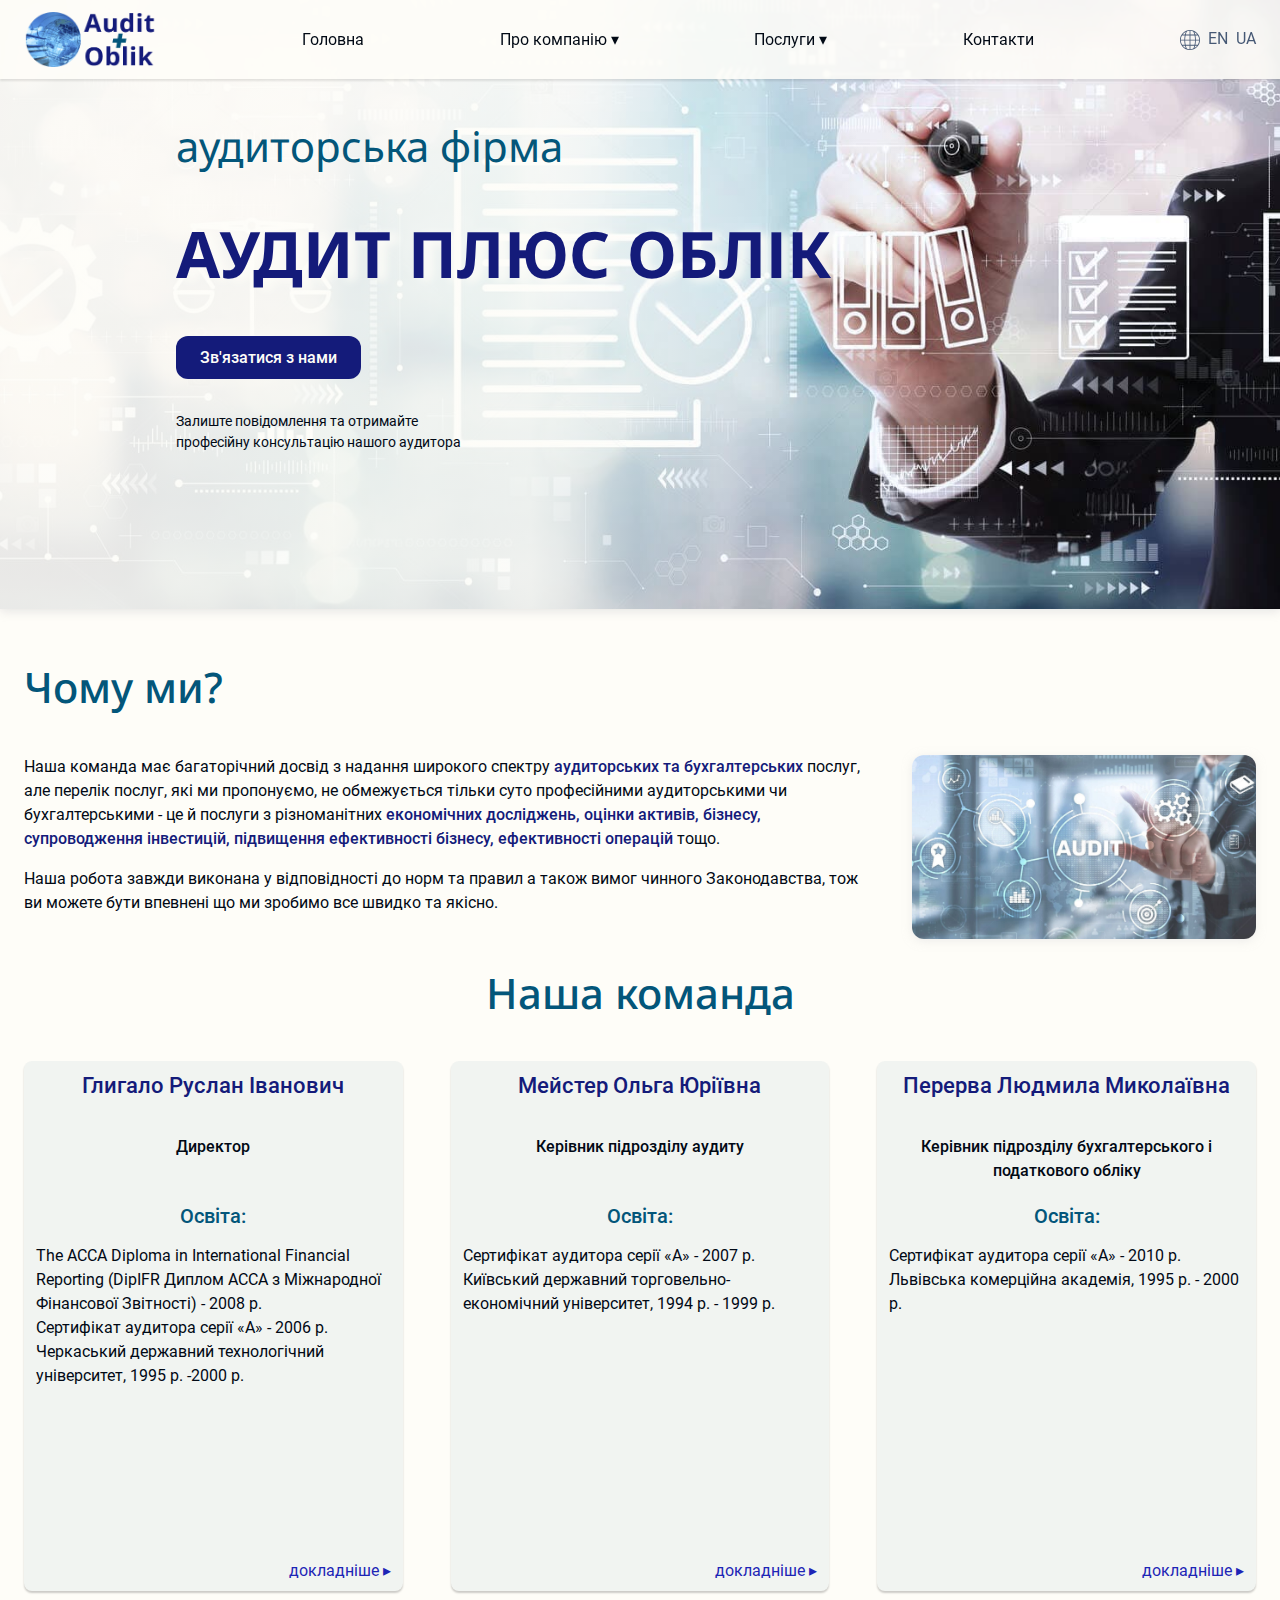
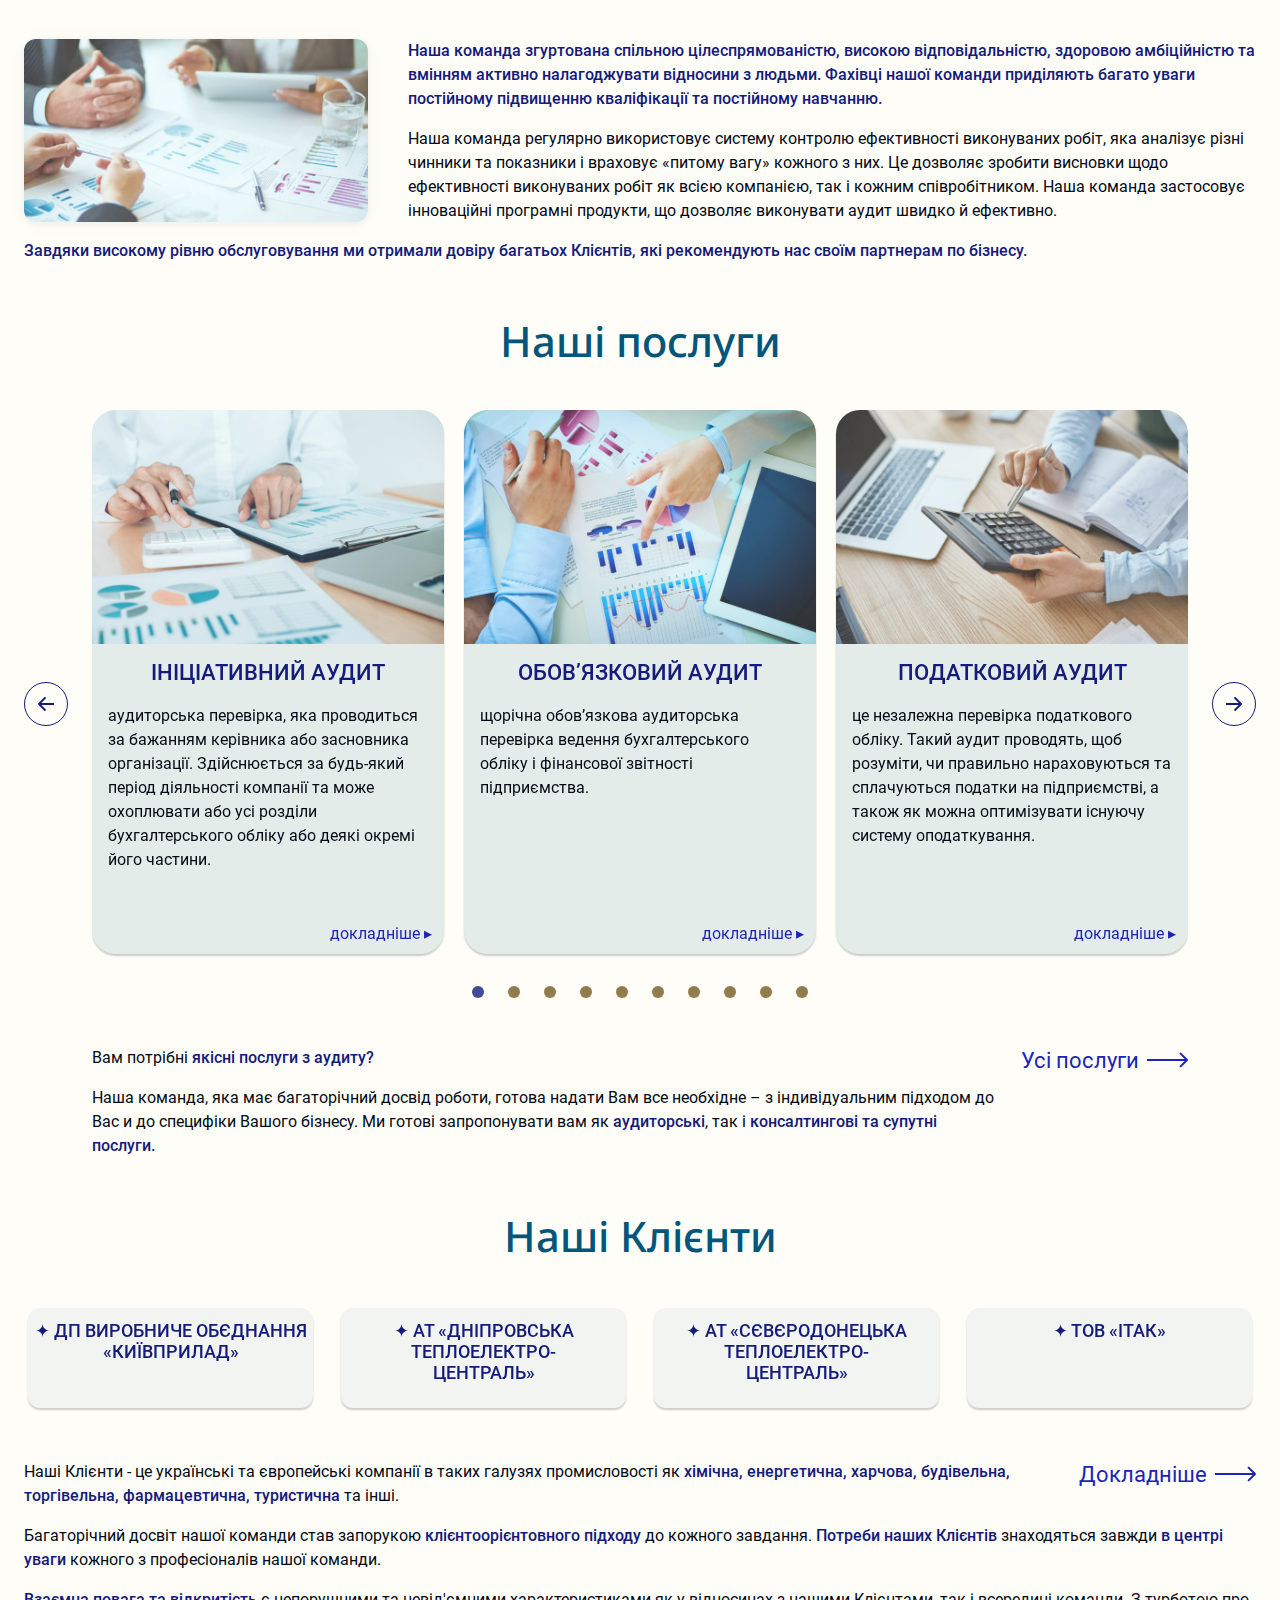
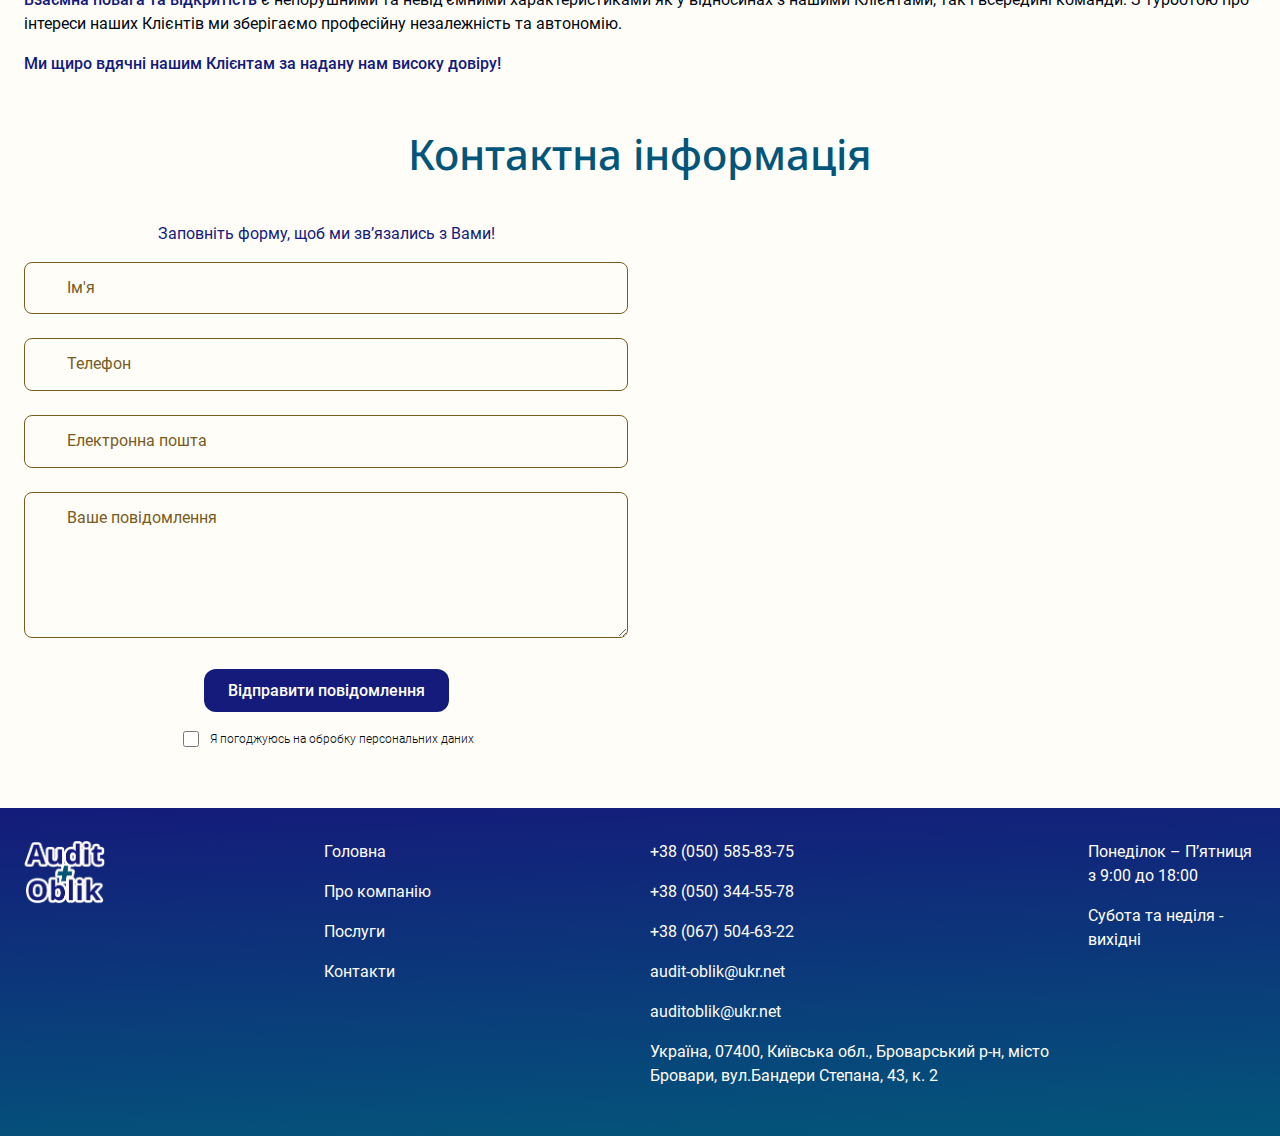
==== commit c914d048: "change margins & paddings" ====
--- a/index.html
+++ b/index.html
@@ -7,6 +7,7 @@
   <title>Аудиторська фірма "АУДИТ ПЛЮС ОБЛІК"</title>
   <meta name="description"
     content="Наша команда має багаторічний досвід з надання широкого спектру аудиторських, бухгалтерських, консалтингових та супутніх послуг.">
+  <link rel="canonical" href="https://audit.net.ua/">
   <!-- Styles -->
   <link rel="icon" type="image/png" href="favicon-96x96.png" sizes="96x96">
   <link rel="icon" type="image/svg+xml" href="favicon.svg">
@@ -32,13 +33,15 @@
             <li class="header__dropdown"><a class="link" href="index.html">Головна</a></li>
             <li class="header__dropdown"><a class="link" href="company-page.html">Про компанію &blacktriangledown;</a>
               <ul class="header__sub-menu">
-                <li class="header__dropdown--level1"><a class="link__sub-menu" href="index.html#whywe-section">Чому
+                <li class="header__dropdown--level1"><a class="link__sub-menu"
+                    href="index.html#whywe-section">&nbsp;Чому
                     ми?</a></li>
-                <li class="header__dropdown--level1"><a class="link__sub-menu" href="index.html#team-section">Наша
+                <li class="header__dropdown--level1"><a class="link__sub-menu" href="index.html#team-section">&nbsp;Наша
                     команда</a>
                 </li>
                 <!-- <li><a href="#">Акредитації та статуси</a></li> -->
-                <li class="header__dropdown--level1"><a class="link__sub-menu" href="index.html#customers-section">Наші
+                <li class="header__dropdown--level1"><a class="link__sub-menu"
+                    href="index.html#customers-section">&nbsp;Наші
                     клієнти</a></li>
                 <!-- <li><a href="#">Відгуки</a></li> -->
               </ul>
@@ -47,7 +50,7 @@
                 &blacktriangledown;</a>
               <ul class="header__sub-menu">
                 <li class="header__dropdown header__dropdown--level1"><a class="link__sub-menu"
-                    href="services-page.html#audit">Аудиторські
+                    href="services-page.html#audit">&nbsp;Аудиторські
                     послуги &blacktriangledown;</a>
                   <ul class="header__sub-menu header__sub-menu--level1">
                     <li class="header__dropdown--level1"><a class="link__sub-menu"
@@ -71,10 +74,10 @@
                   </ul>
                 </li>
                 <li class="header__dropdown header__dropdown--level1"><a class="link__sub-menu"
-                    href="services-page.html#related">Супутні
+                    href="services-page.html#related">&nbsp;Супутні
                     послуги</a></li>
                 <li class="header__dropdown header__dropdown--level1"><a class="link__sub-menu"
-                    href="services-page.html#consulting">Консалтингові
+                    href="services-page.html#consulting">&nbsp;Консалтингові
                     послуги &blacktriangledown;</a>
                   <ul class="header__sub-menu header__sub-menu--level1">
                     <li class="header__dropdown--level1"><a class="link__sub-menu"
@@ -169,10 +172,9 @@
             супроводження
             інвестицій, підвищення
             ефективності бізнесу, ефективності операцій</span> тощо.</p>
-        <p>Наша робота завжди виконана у відповідності до норм та правил а також вимог чинного Законодавства, тож
-          ви
-          можете бути
-          впевнені що ми зробимо все швидко та якісно.</p>
+        <p class="whywe-section__text-bottom">Наша робота завжди виконана у відповідності до норм та правил а також
+          вимог чинного
+          Законодавства, тож ви можете бути впевнені що ми зробимо все швидко та якісно.</p>
         <!-- </div> -->
 
         <img class="whywe-section__image-mobile" src="./images/whywe-section-image.jpg" alt="Аудит">
@@ -187,7 +189,7 @@
         <div class="text-relative">
           <p class="visually-hidden__anchor" id="team-section">Наша команда</p>
         </div>
-        <h2 class="team-section__title text-FW500__centered">Наша команда</h2>
+        <h2 class="text-FW500__centered">Наша команда</h2>
         <ul class="team-section__list">
           <li class="team-section__item">
             <article class="team-card">
@@ -259,7 +261,7 @@
         <div class="text-relative">
           <p class="visually-hidden__anchor" id="services-section">Наші послуги</p>
         </div>
-        <h2 class="services-section__title text-FW500__centered">Наші послуги</h2>
+        <h2 class="text-FW500__centered">Наші послуги</h2>
         <div class="services-section__slider">
           <button class="carousel-button prev">
             <svg height="16" width="16">
@@ -451,7 +453,7 @@
         <div class="text-relative">
           <p class="visually-hidden__anchor" id="customers-section">Наші Клієнти</p>
         </div>
-        <h2 class="customers-section__title text-FW500__centered">Наші Клієнти</h2>
+        <h2 class="text-FW500__centered">Наші Клієнти</h2>
         <div class="customers-section__container swiper-customers swiper-slider">
           <ul class="swiper-wrapper">
             <li class="swiper-slide">
@@ -572,7 +574,7 @@
         <div class="text-relative">
           <p class="visually-hidden__anchor" id="contact-section">Контактна інформація</p>
         </div>
-        <h2 class="contact-section__title text-FW500__centered">Контактна інформація</h2>
+        <h2 class="text-FW500__centered">Контактна інформація</h2>
         <div class="contact-section__container">
           <div class="contact-section__form">
             <p class="text-centered text-brand">Заповніть форму, щоб ми звʼязались з Вами!</p>
--- a/css/main.min.css
+++ b/css/main.min.css
@@ -1 +1 @@
-@font-face{font-display:swap;font-family:"Roboto";font-style:normal;font-weight:300;src:url("../fonts/roboto-v32-cyrillic_latin-300.woff2") format("woff2")}@font-face{font-display:swap;font-family:"Roboto";font-style:normal;font-weight:400;src:url("../fonts/roboto-v32-cyrillic_latin-regular.woff2") format("woff2")}@font-face{font-display:swap;font-family:"Roboto";font-style:normal;font-weight:500;src:url("../fonts/roboto-v32-cyrillic_latin-500.woff2") format("woff2")}@font-face{font-display:swap;font-family:"Roboto";font-style:normal;font-weight:700;src:url("../fonts/roboto-v32-cyrillic_latin-700.woff2") format("woff2")}@font-face{font-display:swap;font-family:"Noto Sans";font-style:normal;font-weight:400;src:url("../fonts/noto-sans-v38-cyrillic_latin-regular.woff2") format("woff2")}@font-face{font-display:swap;font-family:"Noto Sans";font-style:normal;font-weight:500;src:url("../fonts/noto-sans-v38-cyrillic_latin-500.woff2") format("woff2")}@font-face{font-display:swap;font-family:"Noto Sans";font-style:normal;font-weight:600;src:url("../fonts/noto-sans-v38-cyrillic_latin-600.woff2") format("woff2")}@font-face{font-display:swap;font-family:"Noto Sans";font-style:normal;font-weight:700;src:url("../fonts/noto-sans-v38-cyrillic_latin-700.woff2") format("woff2")}@font-face{font-display:swap;font-family:"Noto Sans";font-style:normal;font-weight:800;src:url("../fonts/noto-sans-v38-cyrillic_latin-800.woff2") format("woff2")}@font-face{font-display:swap;font-family:"Noto Sans";font-style:normal;font-weight:900;src:url("../fonts/noto-sans-v38-cyrillic_latin-900.woff2") format("woff2")}.text-FW500{font-weight:500}.text-FW500__centered{font-weight:500;text-align:center}.text-centered{text-align:center}.text-left{text-align:left}.text-brand{color:var(--color-brand)}.text-accent{color:var(--color-accent)}.text-accent--link{color:var(--color-accent);text-decoration:none}.text-accent--link:hover{font-weight:500}.text-nomargin{margin:0}.text-relative{position:relative}:root{--color-primary-dark: #010915;--color-primary-light: #fefdf8;--color-brand: #141b7a;--color-brand-secondary: #03567a;--color-secondary-dark: #785b1f;--color-secondary-light: #bd8e31;--color-accent: #1d25b6}.visually-hidden{position:absolute;left:-10000px;top:auto;width:1px;height:1px;overflow:hidden}.visually-hidden__anchor{position:absolute;left:-10000px;top:-70px;width:1px;height:1px;overflow:hidden}.is-scroll-disabled{overflow:hidden}body{color:var(--color-primary-dark);background-color:var(--color-primary-light);font-family:"Roboto",sans-serif;font-size:18px;font-weight:400;line-height:1.5;margin:0}@media screen and (max-width: 1280px){body{font-size:16px}}*,*::before,*::after{-webkit-box-sizing:border-box;box-sizing:border-box}h1,h2,h3,h4,h5,h6,p{margin-top:0}img{display:block;height:auto;-o-object-fit:cover;object-fit:cover}a{display:inline-block}address{font-style:normal}ul{margin:0;padding:0;list-style-type:none}h1{font-family:Noto Sans,sans-serif;color:var(--color-brand);font-size:72px;font-weight:700;line-height:1.24;letter-spacing:.05em;text-shadow:8px 2px 10px var(--color-primary-light)}@media screen and (max-width: 1280px){h1{font-size:64px;letter-spacing:normal}}@media screen and (max-width: 768px){h1{font-size:48px;letter-spacing:normal}}@media screen and (max-width: 480px){h1{font-size:40px;letter-spacing:normal}}h2{font-family:Noto Sans,sans-serif;color:var(--color-brand-secondary);font-size:48px;font-weight:400;line-height:1.24;margin-bottom:1em}@media screen and (max-width: 1280px){h2{font-size:42px}}@media screen and (max-width: 768px){h2{font-size:32px}}@media screen and (max-width: 480px){h2{font-size:26px}}h3{color:var(--color-brand);font-size:22px;font-weight:500;line-height:1.17;text-align:center;margin-bottom:.8em}@media screen and (max-width: 480px){h3{font-size:20px}}h4{color:var(--color-brand-secondary);font-size:20px;font-weight:500;line-height:1.17;text-align:center;margin-bottom:.8em}@media screen and (max-width: 480px){h4{font-size:18px}}.contact-section{padding:52px 0}@media screen and (max-width: 768px){.contact-section{padding:52px 0 0}}.contact-section__container{display:-webkit-box;display:-ms-flexbox;display:flex;gap:24px}@media screen and (max-width: 768px){.contact-section__container{-webkit-box-orient:vertical;-webkit-box-direction:normal;-ms-flex-direction:column;flex-direction:column}}.contact-section__form{-ms-flex-preferred-size:calc((100% - 24px)/2);flex-basis:calc((100% - 24px)/2)}.contact-section__title{margin-bottom:1.4em}.contact-section__form-field{margin-bottom:24px}.contact-section__button{display:block;margin:0 auto;margin-bottom:0}.contact-section__map{-ms-flex-preferred-size:calc((100% - 24px)/2);flex-basis:calc((100% - 24px)/2);border-radius:16px;border:none}@media screen and (max-width: 1280px){.contact-section__map{margin:auto;width:320px;height:534px}}@media screen and (max-width: 768px){.contact-section__map{margin:0 -24px;width:auto;height:232px;-ms-flex-preferred-size:auto;flex-basis:auto}}.container{width:100%;max-width:1288px;margin:0 auto;padding:0 24px}.company-page{margin-top:112px;margin-bottom:52px}.company-page__title{padding-top:1.2em}.company-page__title--h1{font-size:56px;font-weight:600;letter-spacing:normal}@media screen and (max-width: 1280px){.company-page__title--h1{font-size:50px}}@media screen and (max-width: 768px){.company-page__title--h1{font-size:38px}}@media screen and (max-width: 480px){.company-page__title--h1{font-size:32px}}.company-page__list,.company-page__text{padding-top:48px}@media screen and (max-width: 768px){.company-page__list,.company-page__text{padding-top:32px}}.company-page__card{padding:12px;background-color:rgba(3,86,122,.05)}.company-page__customers{margin-bottom:48px}@media screen and (max-width: 768px){.company-page__customers{margin-bottom:32px}}.customers-section{padding-top:52px}.customers-section__title{margin-bottom:1.4em}.customers-section__container{overflow:hidden}.customers-section__slide{height:100px;border-radius:12px;margin:4px 4px;background-color:rgba(3,86,122,.05);-webkit-box-shadow:0 2px 2px 0 rgba(0,0,0,.2);box-shadow:0 2px 2px 0 rgba(0,0,0,.2)}.customers-section__slide:hover{background-color:rgba(3,86,122,.08);-webkit-box-shadow:0 2px 11px 0 rgba(0,0,0,.2);box-shadow:0 2px 11px 0 rgba(0,0,0,.2)}.customers-section__card{padding-top:12px;color:var(--color-brand);margin-top:0}@media screen and (max-width: 1280px){.customers-section__card{font-size:18px}}.customers-section__text{display:-webkit-box;display:-ms-flexbox;display:flex;-webkit-box-align:start;-ms-flex-align:start;align-items:flex-start;gap:24px;padding-top:3em}@media screen and (max-width: 768px){.customers-section__text{padding-top:2em;-webkit-box-orient:vertical;-webkit-box-direction:reverse;-ms-flex-direction:column-reverse;flex-direction:column-reverse;-webkit-box-align:center;-ms-flex-align:center;align-items:center}}.customers-section__link{display:-webkit-box;display:-ms-flexbox;display:flex;-webkit-box-align:center;-ms-flex-align:center;align-items:center;font-size:22px;gap:8px;line-height:1.33;fill:var(--color-accent);-ms-flex-negative:0;flex-shrink:0;text-decoration:none;-webkit-transition:font-weight .2s;transition:font-weight .2s}.customers-section__link:hover{font-weight:500}@media screen and (max-width: 768px){.customers-section__link{-webkit-box-pack:center;-ms-flex-pack:center;justify-content:center}}.footer{padding:32px 0;background:linear-gradient(178deg, var(--color-brand), var(--color-brand-secondary))}.footer__container{display:-webkit-box;display:-ms-flexbox;display:flex;gap:20px}@media screen and (max-width: 768px){.footer__container{-webkit-box-orient:vertical;-webkit-box-direction:normal;-ms-flex-direction:column;flex-direction:column;text-align:center}}.footer__logo-image{max-height:72px}@media screen and (max-width: 1280px){.footer__logo-image{max-height:64px}}@media screen and (max-width: 768px){.footer__logo-image{max-height:48px}}.footer__logo,.footer__menu{-webkit-box-flex:1;-ms-flex-positive:1;flex-grow:1}.footer__nav,.footer__address{display:-webkit-box;display:-ms-flexbox;display:flex;gap:20px;-ms-flex-preferred-size:50%;flex-basis:50%}@media screen and (max-width: 768px){.footer__nav,.footer__address{-webkit-box-orient:vertical;-webkit-box-direction:normal;-ms-flex-direction:column;flex-direction:column}}@media screen and (max-width: 768px){.footer__address{gap:0}}.footer__menu-link{margin-bottom:16px}@media screen and (max-width: 768px){.footer__menu-link{margin-bottom:8px}}.footer__menu-link:last-child{margin-bottom:0}.footer__address-list,.footer__address-info{-webkit-box-flex:1;-ms-flex-positive:1;flex-grow:1}.footer__address-link,.footer__address-text{color:var(--color-primary-light);font-size:16px;margin-bottom:16px}@media screen and (max-width: 768px){.footer__address-link,.footer__address-text{font-size:14px;margin-bottom:8px}}.footer__address-link{text-decoration:none;-webkit-transition:color .2s;transition:color .2s}.footer__address-link:hover{font-weight:500;color:var(--color-secondary-light)}.header{z-index:2;position:fixed;top:0;left:0;right:0;padding:12px 0;-webkit-backdrop-filter:blur(1px);backdrop-filter:blur(1px);background-color:rgba(254,253,248,.85);-webkit-box-shadow:0 2px 2px 0 rgba(0,0,0,.1);box-shadow:0 2px 2px 0 rgba(0,0,0,.1)}@media screen and (max-width: 768px){.header{-webkit-backdrop-filter:none;backdrop-filter:none}}.header__container,.header__nav{display:-webkit-box;display:-ms-flexbox;display:flex;-webkit-box-align:center;-ms-flex-align:center;align-items:center;gap:40px}@media screen and (max-width: 1280px){.header__container,.header__nav{gap:10px}}@media screen and (max-width: 768px){.header__container,.header__nav{gap:32px}}.header__nav{-webkit-box-flex:1;-ms-flex-positive:1;flex-grow:1}.header__logo{max-width:132px}@media screen and (max-width: 768px){.header__logo{max-width:116px}}.header__menu{display:-webkit-box;display:-ms-flexbox;display:flex;-webkit-box-pack:center;-ms-flex-pack:center;justify-content:center;gap:48px;-webkit-box-flex:1;-ms-flex-positive:1;flex-grow:1}@media screen and (max-width: 1280px){.header__menu{-webkit-box-pack:space-evenly;-ms-flex-pack:space-evenly;justify-content:space-evenly;gap:0}}@media screen and (max-width: 768px){.header__menu{display:none}}.header__dropdown{position:relative;float:left}.header__dropdown:hover>.header__sub-menu{display:initial;-webkit-transition:display 1s;transition:display 1s}.header__sub-menu{display:none;position:absolute;left:0;top:100%;width:226px;line-height:2;font-size:16px;padding:16px 0px 4px 10px;border:1px solid rgba(0,0,0,.1);border-radius:8px;background-color:rgba(254,253,248,.9);-webkit-box-shadow:0 2px 2px 0 rgba(0,0,0,.2);box-shadow:0 2px 2px 0 rgba(0,0,0,.2);-webkit-transition:display 1s;transition:display 1s}.header__dropdown--level1{width:100%}.header__sub-menu--level1{left:212px;top:0}@media screen and (max-width: 1280px){.header__sub-menu--level1{left:-234px}}.header__icons{display:-webkit-box;display:-ms-flexbox;display:flex;-webkit-box-align:center;-ms-flex-align:center;align-items:center;gap:8px;fill:rgba(1,28,68,.7215686275)}@media screen and (max-width: 480px){.header__icons{display:none}}.header__burger{display:none}@media screen and (max-width: 768px){.header__burger{display:block;background-color:rgba(0,0,0,0);border:none;padding:0;fill:var(--color-brand);width:24px;height:24px}}.hero-section{padding:120px 0px 126px 220px;background-image:linear-gradient(89.38deg, rgba(254, 253, 248, 0.9), rgba(254, 253, 248, 0.850898) 41.31%, rgba(254, 253, 248, 0.193204) 58.65%, rgba(254, 253, 248, 0) 72.78%),url(../images/hero-section-background.jpg);-webkit-box-shadow:0 2px 10px 0 rgba(222,221,221,.8);box-shadow:0 2px 10px 0 rgba(222,221,221,.8);background-repeat:no-repeat;background-position:center top;background-size:cover}@media screen and (max-width: 1280px){.hero-section{padding:120px 0px 142px 152px}}@media screen and (max-width: 768px){.hero-section{padding:120px 0px 72px 0px;text-align:center}}@media screen and (max-width: 480px){.hero-section{padding:120px 0px 36px 0px;text-align:center}}.hero-section__text{margin-top:32px;font-size:14px;max-width:292px}@media screen and (max-width: 768px){.hero-section__text{text-align:center;font-size:12px;margin:16px auto}}.mobile-menu{display:none}@media screen and (max-width: 768px){.mobile-menu{display:block;position:fixed;top:0;left:0;z-index:2;width:100%;height:100%;padding:16px 24px;background-color:var(--color-primary-light);-webkit-transform:translatex(100%);-ms-transform:translatex(100%);transform:translatex(100%);-webkit-transition:-webkit-transform .3s;transition:-webkit-transform .3s;transition:transform .3s;transition:transform .3s, -webkit-transform .3s;overflow:auto}.mobile-menu.is-open{-webkit-transform:translatex(0);-ms-transform:translatex(0);transform:translatex(0)}.mobile-menu__image-container{display:-webkit-box;display:-ms-flexbox;display:flex;-webkit-box-pack:end;-ms-flex-pack:end;justify-content:flex-end}.mobile-menu__image{opacity:.9;max-width:112px}.mobile-menu__btn-close{position:absolute;top:16px;right:20px;padding:0;display:inline-block;stroke:var(--color-primary-dark);background-color:rgba(0,0,0,0);fill:rgba(0,0,0,0);border:none;cursor:pointer}.mobile-menu__logo{max-width:116px}.mobile-menu__list{display:-webkit-box;display:-ms-flexbox;display:flex;-webkit-box-orient:vertical;-webkit-box-direction:normal;-ms-flex-direction:column;flex-direction:column;gap:16px;margin:24px 0 16px}.mobile-menu__dropdown--level1{width:100%;margin-left:12px}.mobile-menu__icons{margin-top:12px;display:-webkit-box;display:-ms-flexbox;display:flex;-webkit-box-align:center;-ms-flex-align:center;align-items:center;gap:8px;fill:rgba(1,28,68,.7215686275)}}.backdrop{position:fixed;top:0;left:0;right:0;bottom:0;background-color:rgba(49,38,26,.4);display:-webkit-box;display:-ms-flexbox;display:flex;-webkit-box-align:center;-ms-flex-align:center;align-items:center;-webkit-box-pack:center;-ms-flex-pack:center;justify-content:center;padding:20px;z-index:2;-webkit-transition:opacity .3s,visibility .3s;transition:opacity .3s,visibility .3s}.backdrop.is-hidden{opacity:0;visibility:hidden;pointer-events:none}.modal{position:relative;width:100%;max-width:880px;height:100%;max-height:880px;padding:64px 128px;background-color:var(--color-primary-light);border-radius:32px;overflow-y:auto}@media screen and (max-width: 768px){.modal{padding:64px 64px 48px}}@media screen and (max-width: 480px){.modal{padding:64px 24px 48px}}.modal__btn-close{position:absolute;top:40px;right:40px;padding:0;display:inline-block;stroke:var(--color-primary-dark);border:none;background-color:rgba(0,0,0,0);fill:rgba(0,0,0,0);cursor:pointer}@media screen and (max-width: 480px){.modal__btn-close{top:24px;right:24px}}.modal__form-field{margin-bottom:24px}.modal__button{display:block;margin:0 auto;margin-bottom:0}.services-page{margin-top:112px;margin-bottom:52px}.services-page__title{padding-top:2em}.services-page__title--h1{font-size:56px;font-weight:600;letter-spacing:normal}@media screen and (max-width: 1280px){.services-page__title--h1{font-size:50px}}@media screen and (max-width: 768px){.services-page__title--h1{font-size:38px}}@media screen and (max-width: 480px){.services-page__title--h1{font-size:32px}}.services-page__title--h2{padding-top:1em}.services-page__list{margin-bottom:1em}.services-section{padding-top:52px}.services-section__title{margin-bottom:1.4em}.services-section__slider{display:-webkit-box;display:-ms-flexbox;display:flex;-webkit-box-align:center;-ms-flex-align:center;align-items:center;gap:24px}.services-section__container{overflow:hidden}.services-section__list{margin-bottom:32px}.services-section__text{display:-webkit-box;display:-ms-flexbox;display:flex;-webkit-box-align:start;-ms-flex-align:start;align-items:flex-start;gap:24px;margin:0 68px;padding-top:3em}@media screen and (max-width: 768px){.services-section__text{padding-top:2em;margin:0;-webkit-box-orient:vertical;-webkit-box-direction:reverse;-ms-flex-direction:column-reverse;flex-direction:column-reverse;-webkit-box-align:center;-ms-flex-align:center;align-items:center}}.services-section__link{display:-webkit-box;display:-ms-flexbox;display:flex;-webkit-box-align:center;-ms-flex-align:center;align-items:center;font-size:22px;gap:8px;line-height:1.33;fill:var(--color-accent);-ms-flex-negative:0;flex-shrink:0;text-decoration:none;-webkit-transition:font-weight .2s;transition:font-weight .2s}.services-section__link:hover{font-weight:500}@media screen and (max-width: 768px){.services-section__link{-webkit-box-pack:center;-ms-flex-pack:center;justify-content:center}}.team-section{padding-top:52px}.team-section__title{margin-bottom:1.4em}.team-section__list{display:-webkit-box;display:-ms-flexbox;display:flex;gap:56px;-ms-flex-wrap:wrap;flex-wrap:wrap;margin-bottom:3em}@media screen and (max-width: 1280px){.team-section__list{gap:48px}}@media screen and (max-width: 768px){.team-section__list{margin-bottom:2em;gap:16px;-webkit-box-orient:vertical;-webkit-box-direction:normal;-ms-flex-direction:column;flex-direction:column}}.team-section__item{-ms-flex-preferred-size:calc((100% - 112px)/3);flex-basis:calc((100% - 112px)/3)}@media screen and (max-width: 1280px){.team-section__item{-ms-flex-preferred-size:calc((100% - 96px)/3);flex-basis:calc((100% - 96px)/3)}}.team-section__image{max-width:442px;float:left;margin:0 40px 4px 0px;border-radius:12px;-webkit-box-shadow:0 2px 10px 0 rgba(222,221,221,.5);box-shadow:0 2px 10px 0 rgba(222,221,221,.5)}@media screen and (max-width: 1280px){.team-section__image{max-width:344px}}@media screen and (max-width: 768px){.team-section__image{display:block;gap:0px;width:100%;max-width:-webkit-fit-content;max-width:-moz-fit-content;max-width:fit-content;margin:0 0px 2em 0px}}.whywe-section{padding-top:52px}.whywe-section__image{max-width:442px;float:right;margin:0 0px 4px 40px;border-radius:12px;-webkit-box-shadow:0 2px 10px 0 rgba(222,221,221,.5);box-shadow:0 2px 10px 0 rgba(222,221,221,.5)}@media screen and (max-width: 1280px){.whywe-section__image{max-width:344px}}@media screen and (max-width: 768px){.whywe-section__image{display:none}}.whywe-section__image-mobile{display:none}@media screen and (max-width: 768px){.whywe-section__image-mobile{display:block;width:100%;max-width:-webkit-fit-content;max-width:-moz-fit-content;max-width:fit-content;margin:0;border-radius:12px;-webkit-box-shadow:0 2px 10px 0 rgba(222,221,221,.5);box-shadow:0 2px 10px 0 rgba(222,221,221,.5)}}.carousel-button{display:-webkit-box;display:-ms-flexbox;display:flex;-webkit-box-pack:center;-ms-flex-pack:center;justify-content:center;-webkit-box-align:center;-ms-flex-align:center;align-items:center;-ms-flex-negative:0;flex-shrink:0;width:44px;height:44px;padding:0;border-radius:50%;fill:var(--color-brand);background-color:rgba(0,0,0,0);border:var(--color-brand) 1px solid;cursor:pointer;-webkit-transition:fill .2s,background-color .2s,border-color .2s;transition:fill .2s,background-color .2s,border-color .2s}@media screen and (max-width: 768px){.carousel-button{display:none}}.carousel-button:hover{fill:var(--color-primary-light);background-color:var(--color-brand-secondary);border:var(--color-brand-secondary) 1px solid}.carousel-button.next{-webkit-transform:rotate(180deg);-ms-transform:rotate(180deg);transform:rotate(180deg)}.button{padding:16px 32px;font-family:"Roboto",sans-serif;font-size:18px;font-weight:500;color:var(--color-primary-light);background-color:var(--color-brand);border-radius:12px;border:var(--color-brand);cursor:pointer;-webkit-transition:background-color .2s,border-color .2s;transition:background-color .2s,border-color .2s}.button__centered{display:block;margin:0 auto}.button:hover{background-color:var(--color-brand-secondary);border:var(--color-brand-secondary)}@media screen and (max-width: 1280px){.button{padding:12px 24px;font-size:16px}}.input{position:relative}.input__label{position:absolute;top:16px;left:42px}.input__control{padding:16px 42px;width:100%;font-size:16px;line-height:1.17;border:1px solid var(--color-secondary-dark);border-radius:8px;background-color:rgba(0,0,0,0);font-family:"Roboto",sans-serif}.input__control:focus{border-color:var(--color-brand);outline:none}.input__control::-webkit-input-placeholder{font-size:16px;line-height:1.17;color:var(--color-secondary-dark)}.input__control::-moz-placeholder{font-size:16px;line-height:1.17;color:var(--color-secondary-dark)}.input__control:-ms-input-placeholder{font-size:16px;line-height:1.17;color:var(--color-secondary-dark)}.input__control::-ms-input-placeholder{font-size:16px;line-height:1.17;color:var(--color-secondary-dark)}.input__control::placeholder{font-size:16px;line-height:1.17;color:var(--color-secondary-dark)}@media screen and (max-width: 768px){.input__control::-webkit-input-placeholder{font-size:14px}.input__control::-moz-placeholder{font-size:14px}.input__control:-ms-input-placeholder{font-size:14px}.input__control::-ms-input-placeholder{font-size:14px}.input__control::placeholder{font-size:14px}}.input__control:focus::-webkit-input-placeholder{color:var(--color-primary-dark)}.input__control:focus::-moz-placeholder{color:var(--color-primary-dark)}.input__control:focus:-ms-input-placeholder{color:var(--color-primary-dark)}.input__control:focus::-ms-input-placeholder{color:var(--color-primary-dark)}.input__control:focus::placeholder{color:var(--color-primary-dark)}@media screen and (max-width: 768px){.input__control{padding:8px 24px;font-size:14px}}.input__tel:hover{background-image:url("../images/tel-placeholder.png");background-repeat:no-repeat;background-position:center right;background-size:initial}.input__terms-container{display:-webkit-box;display:-ms-flexbox;display:flex;-webkit-box-pack:center;-ms-flex-pack:center;justify-content:center;-webkit-box-align:center;-ms-flex-align:center;align-items:center;gap:8px;margin-top:16px}@media screen and (max-width: 768px){.input__terms-container{margin-top:8px}}.input__checkbox{-webkit-box-align:center;-ms-flex-align:center;align-items:center;width:16px;height:16px}.input__terms{font-size:12px;font-weight:300;line-height:1.21;color:var(--color-primary-dark);text-align:center;margin:0}input[type=checkbox]{accent-color:var(--color-brand)}.link{color:var(--color-primary-dark);text-decoration:none;font-size:18px;line-height:1.33;letter-spacing:.05em;-webkit-transition:color .2s;transition:color .2s}.link:hover{font-weight:500;color:var(--color-brand)}.link__lang{color:rgba(1,28,68,.7215686275);text-decoration:none;font-size:14px;-webkit-transition:color .2s;transition:color .2s}.link__lang:hover{font-weight:500;color:var(--color-brand)}.link__mobile{color:var(--color-primary-dark);text-decoration:none;-webkit-transition:color .2s;transition:color .2s}.link__mobile:hover{font-weight:500;color:var(--color-brand)}@media screen and (max-width: 1280px){.link{font-size:16px;line-height:1.17;letter-spacing:normal}}.link__sub-menu{color:var(--color-primary-dark);text-decoration:none;font-size:16px;line-height:1.33;letter-spacing:.05em;-webkit-transition:color .2s;transition:color .2s}.link__sub-menu:hover{font-weight:500;color:var(--color-brand)}@media screen and (max-width: 1280px){.link__sub-menu{line-height:1.17;letter-spacing:normal}}.link__footer{color:var(--color-primary-light);text-decoration:none;-webkit-transition:color .2s;transition:color .2s;font-size:16px}.link__footer:hover{font-weight:500;color:var(--color-secondary-light)}.pagination{display:-webkit-box;display:-ms-flexbox;display:flex;-webkit-box-align:center;-ms-flex-align:center;align-items:center;-webkit-box-pack:center;-ms-flex-pack:center;justify-content:center;gap:24px}@media screen and (max-width: 480px){.pagination{gap:12px}}.pagination__button{opacity:.8;width:12px;height:12px;border-radius:50%;background-color:var(--color-secondary-dark);cursor:pointer;-webkit-transition:background-color .2s;transition:background-color .2s}.pagination__button--active{background-color:var(--color-brand)}.services-card{position:relative;display:-webkit-box;display:-ms-flexbox;display:flex;-webkit-box-orient:vertical;-webkit-box-direction:normal;-ms-flex-direction:column;flex-direction:column;height:auto;border-radius:24px}.services-card__content{display:-webkit-box;display:-ms-flexbox;display:flex;-webkit-box-orient:vertical;-webkit-box-direction:normal;-ms-flex-direction:column;flex-direction:column;-webkit-box-pack:justify;-ms-flex-pack:justify;justify-content:space-between;height:544px;background-color:rgba(3,86,122,.1);border-radius:24px;-webkit-box-shadow:0 2px 2px 0 rgba(0,0,0,.2);box-shadow:0 2px 2px 0 rgba(0,0,0,.2)}@media screen and (max-width: 768px){.services-card__content{height:642px}}@media screen and (max-width: 480px){.services-card__content{height:534px}}.services-card__image{opacity:.8;border-radius:24px 24px 0px 0px;width:100%;margin:0;max-height:520px;margin-bottom:16px}.services-card__text-main{margin:0 16px}.services-card__text-bottom{display:-webkit-box;display:-ms-flexbox;display:flex;-webkit-box-pack:end;-ms-flex-pack:end;justify-content:flex-end;-webkit-box-align:end;-ms-flex-align:end;align-items:flex-end;line-height:1.5;margin-right:12px;margin-bottom:8px;-webkit-box-flex:1;-ms-flex-positive:1;flex-grow:1;text-decoration:none;-webkit-transition:font-weight .2s;transition:font-weight .2s}.services-card__text-bottom:hover{font-weight:500}.team-card{display:-webkit-box;display:-ms-flexbox;display:flex;-webkit-box-orient:vertical;-webkit-box-direction:normal;-ms-flex-direction:column;flex-direction:column;height:400px;border-radius:8px;background-color:rgba(3,86,122,.05);-webkit-box-shadow:0 2px 2px 0 rgba(0,0,0,.2);box-shadow:0 2px 2px 0 rgba(0,0,0,.2);-webkit-transition:-webkit-box-shadow .2s;transition:-webkit-box-shadow .2s;transition:box-shadow .2s;transition:box-shadow .2s, -webkit-box-shadow .2s;-webkit-transition:background-color .2s;transition:background-color .2s;-webkit-transition:-webkit-transform .2s;transition:-webkit-transform .2s;transition:transform .2s;transition:transform .2s, -webkit-transform .2s}@media screen and (max-width: 1280px){.team-card{height:530px}}@media screen and (max-width: 768px){.team-card{height:auto}}.team-card:hover{background-color:rgba(3,86,122,.08);-webkit-box-shadow:0 2px 11px 0 rgba(0,0,0,.2);box-shadow:0 2px 11px 0 rgba(0,0,0,.2)}.team-card__header{display:-webkit-box;display:-ms-flexbox;display:flex;-webkit-box-pack:center;-ms-flex-pack:center;justify-content:center;margin-top:12px}@media screen and (max-width: 1280px){.team-card__header{height:44px}}@media screen and (max-width: 768px){.team-card__header{height:auto}}.team-card__text-top{display:-webkit-box;display:-ms-flexbox;display:flex;-webkit-box-pack:center;-ms-flex-pack:center;justify-content:center;height:38px}@media screen and (max-width: 1280px){.team-card__text-top{height:54px}}@media screen and (max-width: 768px){.team-card__text-top{height:auto}}.team-card__text-main{margin:0 12px}.team-card__text-bottom{display:-webkit-box;display:-ms-flexbox;display:flex;-webkit-box-pack:end;-ms-flex-pack:end;justify-content:flex-end;-webkit-box-align:end;-ms-flex-align:end;align-items:flex-end;line-height:1.5;margin-right:12px;margin-bottom:8px;-webkit-box-flex:1;-ms-flex-positive:1;flex-grow:1;text-decoration:none;-webkit-transition:color .2s;transition:color .2s}.team-card__text-bottom:hover{font-weight:500}/*# sourceMappingURL=main.min.css.map */+@font-face{font-display:swap;font-family:"Roboto";font-style:normal;font-weight:300;src:url("../fonts/roboto-v32-cyrillic_latin-300.woff2") format("woff2")}@font-face{font-display:swap;font-family:"Roboto";font-style:normal;font-weight:400;src:url("../fonts/roboto-v32-cyrillic_latin-regular.woff2") format("woff2")}@font-face{font-display:swap;font-family:"Roboto";font-style:normal;font-weight:500;src:url("../fonts/roboto-v32-cyrillic_latin-500.woff2") format("woff2")}@font-face{font-display:swap;font-family:"Roboto";font-style:normal;font-weight:700;src:url("../fonts/roboto-v32-cyrillic_latin-700.woff2") format("woff2")}@font-face{font-display:swap;font-family:"Noto Sans";font-style:normal;font-weight:400;src:url("../fonts/noto-sans-v38-cyrillic_latin-regular.woff2") format("woff2")}@font-face{font-display:swap;font-family:"Noto Sans";font-style:normal;font-weight:500;src:url("../fonts/noto-sans-v38-cyrillic_latin-500.woff2") format("woff2")}@font-face{font-display:swap;font-family:"Noto Sans";font-style:normal;font-weight:600;src:url("../fonts/noto-sans-v38-cyrillic_latin-600.woff2") format("woff2")}@font-face{font-display:swap;font-family:"Noto Sans";font-style:normal;font-weight:700;src:url("../fonts/noto-sans-v38-cyrillic_latin-700.woff2") format("woff2")}@font-face{font-display:swap;font-family:"Noto Sans";font-style:normal;font-weight:800;src:url("../fonts/noto-sans-v38-cyrillic_latin-800.woff2") format("woff2")}@font-face{font-display:swap;font-family:"Noto Sans";font-style:normal;font-weight:900;src:url("../fonts/noto-sans-v38-cyrillic_latin-900.woff2") format("woff2")}.text-FW500{font-weight:500}.text-FW500__centered{font-weight:500;text-align:center}.text-centered{text-align:center}.text-left{text-align:left}.text-brand{color:var(--color-brand)}.text-accent{color:var(--color-accent)}.text-accent--link{color:var(--color-accent);text-decoration:none}.text-accent--link:hover{font-weight:500}.text-nomargin{margin:0}.text-relative{position:relative}:root{--color-primary-dark: #010915;--color-primary-light: #fefdf8;--color-brand: #141b7a;--color-brand-secondary: #03567a;--color-secondary-dark: #785b1f;--color-secondary-light: #bd8e31;--color-accent: #1d25b6}.visually-hidden{position:absolute;left:-10000px;top:auto;width:1px;height:1px;overflow:hidden}.visually-hidden__anchor{position:absolute;left:-10000px;top:-70px;width:1px;height:1px;overflow:hidden}.visually-hidden__anchor-short{position:absolute;left:-10000px;top:-38px;width:1px;height:1px;overflow:hidden}.visually-hidden__anchor-long{position:absolute;left:-10000px;top:-102px;width:1px;height:1px;overflow:hidden}.is-scroll-disabled{overflow:hidden}body{color:var(--color-primary-dark);background-color:var(--color-primary-light);font-family:"Roboto",sans-serif;font-size:18px;font-weight:400;line-height:1.5;margin:0}@media screen and (max-width: 1280px){body{font-size:16px}}*,*::before,*::after{-webkit-box-sizing:border-box;box-sizing:border-box}h1,h2,h3,h4,h5,h6,p{margin-top:0}img{display:block;height:auto;-o-object-fit:cover;object-fit:cover}a{display:inline-block}address{font-style:normal}ul{margin:0;padding:0;list-style-type:none}h1{font-family:Noto Sans,sans-serif;color:var(--color-brand);font-size:72px;font-weight:700;line-height:1.24;letter-spacing:.05em;text-shadow:8px 2px 10px var(--color-primary-light)}@media screen and (max-width: 1280px){h1{font-size:64px;letter-spacing:normal}}@media screen and (max-width: 768px){h1{font-size:48px;letter-spacing:normal}}@media screen and (max-width: 480px){h1{font-size:40px;letter-spacing:normal}}h2{font-family:Noto Sans,sans-serif;color:var(--color-brand-secondary);font-size:48px;font-weight:400;line-height:1.24;margin-bottom:1em}@media screen and (max-width: 1280px){h2{font-size:42px}}@media screen and (max-width: 768px){h2{font-size:32px}}@media screen and (max-width: 480px){h2{font-size:26px}}h3{color:var(--color-brand);font-size:22px;font-weight:500;line-height:1.17;text-align:center;margin-bottom:.8em}@media screen and (max-width: 480px){h3{font-size:20px}}h4{color:var(--color-brand-secondary);font-size:20px;font-weight:500;line-height:1.17;text-align:center;margin-bottom:.8em}@media screen and (max-width: 480px){h4{font-size:18px}}html{scroll-behavior:smooth}.contact-section{padding:52px 0}@media screen and (max-width: 768px){.contact-section{padding:42px 0 0}}@media screen and (max-width: 480px){.contact-section{padding:36px 0 0}}.contact-section__container{display:-webkit-box;display:-ms-flexbox;display:flex;gap:24px}@media screen and (max-width: 768px){.contact-section__container{-webkit-box-orient:vertical;-webkit-box-direction:normal;-ms-flex-direction:column;flex-direction:column}}.contact-section__form{-ms-flex-preferred-size:calc((100% - 24px)/2);flex-basis:calc((100% - 24px)/2)}.contact-section__form-field{margin-bottom:24px}.contact-section__button{display:block;margin:0 auto;margin-bottom:0}.contact-section__map{-ms-flex-preferred-size:calc((100% - 24px)/2);flex-basis:calc((100% - 24px)/2);border-radius:16px;border:none}@media screen and (max-width: 1280px){.contact-section__map{margin:auto;width:320px;height:534px}}@media screen and (max-width: 768px){.contact-section__map{margin:0 -24px;width:auto;height:232px;-ms-flex-preferred-size:auto;flex-basis:auto}}.container{width:100%;max-width:1288px;margin:0 auto;padding:0 24px}.company-page{margin-top:112px;margin-bottom:52px}.company-page__title{padding-top:1.2em}.company-page__title--h1{font-size:56px;font-weight:600;letter-spacing:normal}@media screen and (max-width: 1280px){.company-page__title--h1{font-size:50px}}@media screen and (max-width: 768px){.company-page__title--h1{font-size:38px}}@media screen and (max-width: 480px){.company-page__title--h1{font-size:32px}}.company-page__list,.company-page__text{padding-top:48px}@media screen and (max-width: 1280px){.company-page__list,.company-page__text{padding-top:42px}}@media screen and (max-width: 768px){.company-page__list,.company-page__text{padding-top:32px}}@media screen and (max-width: 480px){.company-page__list,.company-page__text{padding-top:26px}}.company-page__card{padding:12px;background-color:rgba(3,86,122,.05)}.company-page__customers{margin-bottom:48px}@media screen and (max-width: 768px){.company-page__customers{margin-bottom:42px}}@media screen and (max-width: 768px){.company-page__customers{margin-bottom:32px}}@media screen and (max-width: 480px){.company-page__customers{margin-bottom:26px}}.customers-section{padding-top:52px}@media screen and (max-width: 768px){.customers-section{padding-top:42px}}@media screen and (max-width: 480px){.customers-section{padding-top:36px}}.customers-section__container{overflow:hidden}.customers-section__slide{height:100px;border-radius:12px;margin:4px 4px;background-color:rgba(3,86,122,.05);-webkit-box-shadow:0 2px 2px 0 rgba(0,0,0,.2);box-shadow:0 2px 2px 0 rgba(0,0,0,.2)}.customers-section__slide:hover{background-color:rgba(3,86,122,.08);-webkit-box-shadow:0 2px 11px 0 rgba(0,0,0,.2);box-shadow:0 2px 11px 0 rgba(0,0,0,.2)}.customers-section__card{padding-top:12px;color:var(--color-brand);margin-top:0}@media screen and (max-width: 1280px){.customers-section__card{font-size:18px}}.customers-section__text{display:-webkit-box;display:-ms-flexbox;display:flex;-webkit-box-align:start;-ms-flex-align:start;align-items:flex-start;gap:24px;padding-top:3em}@media screen and (max-width: 768px){.customers-section__text{padding-top:2em;-webkit-box-orient:vertical;-webkit-box-direction:reverse;-ms-flex-direction:column-reverse;flex-direction:column-reverse;-webkit-box-align:center;-ms-flex-align:center;align-items:center}}.customers-section__link{display:-webkit-box;display:-ms-flexbox;display:flex;-webkit-box-align:center;-ms-flex-align:center;align-items:center;font-size:22px;gap:8px;line-height:1.33;fill:var(--color-accent);-ms-flex-negative:0;flex-shrink:0;text-decoration:none;-webkit-transition:font-weight .2s;transition:font-weight .2s}.customers-section__link:hover{font-weight:500}@media screen and (max-width: 768px){.customers-section__link{-webkit-box-pack:center;-ms-flex-pack:center;justify-content:center}}.footer{padding:32px 0;background:linear-gradient(178deg, var(--color-brand), var(--color-brand-secondary))}.footer__container{display:-webkit-box;display:-ms-flexbox;display:flex;gap:20px}@media screen and (max-width: 768px){.footer__container{-webkit-box-orient:vertical;-webkit-box-direction:normal;-ms-flex-direction:column;flex-direction:column;text-align:center}}.footer__logo-image{max-height:72px}@media screen and (max-width: 1280px){.footer__logo-image{max-height:64px}}@media screen and (max-width: 768px){.footer__logo-image{max-height:48px}}.footer__logo,.footer__menu{-webkit-box-flex:1;-ms-flex-positive:1;flex-grow:1}.footer__nav,.footer__address{display:-webkit-box;display:-ms-flexbox;display:flex;gap:20px;-ms-flex-preferred-size:50%;flex-basis:50%}@media screen and (max-width: 768px){.footer__nav,.footer__address{-webkit-box-orient:vertical;-webkit-box-direction:normal;-ms-flex-direction:column;flex-direction:column}}@media screen and (max-width: 768px){.footer__address{gap:0}}.footer__menu-link{margin-bottom:16px}@media screen and (max-width: 768px){.footer__menu-link{margin-bottom:8px}}.footer__menu-link:last-child{margin-bottom:0}.footer__address-list,.footer__address-info{-webkit-box-flex:1;-ms-flex-positive:1;flex-grow:1}.footer__address-link,.footer__address-text{color:var(--color-primary-light);font-size:16px;margin-bottom:16px}@media screen and (max-width: 768px){.footer__address-link,.footer__address-text{font-size:14px;margin-bottom:8px}}.footer__address-link{text-decoration:none;-webkit-transition:color .2s;transition:color .2s}.footer__address-link:hover{font-weight:500;color:var(--color-secondary-light)}.header{z-index:2;position:fixed;top:0;left:0;right:0;padding:12px 0;-webkit-backdrop-filter:blur(1px);backdrop-filter:blur(1px);background-color:rgba(254,253,248,.85);-webkit-box-shadow:0 2px 2px 0 rgba(0,0,0,.1);box-shadow:0 2px 2px 0 rgba(0,0,0,.1)}@media screen and (max-width: 768px){.header{-webkit-backdrop-filter:none;backdrop-filter:none}}.header__container,.header__nav{display:-webkit-box;display:-ms-flexbox;display:flex;-webkit-box-align:center;-ms-flex-align:center;align-items:center;gap:40px}@media screen and (max-width: 1280px){.header__container,.header__nav{gap:10px}}@media screen and (max-width: 768px){.header__container,.header__nav{gap:32px}}.header__nav{-webkit-box-flex:1;-ms-flex-positive:1;flex-grow:1}.header__logo{max-width:132px}@media screen and (max-width: 768px){.header__logo{max-width:116px}}.header__menu{display:-webkit-box;display:-ms-flexbox;display:flex;-webkit-box-pack:center;-ms-flex-pack:center;justify-content:center;gap:48px;-webkit-box-flex:1;-ms-flex-positive:1;flex-grow:1}@media screen and (max-width: 1280px){.header__menu{-webkit-box-pack:space-evenly;-ms-flex-pack:space-evenly;justify-content:space-evenly;gap:0}}@media screen and (max-width: 768px){.header__menu{display:none}}.header__dropdown{position:relative;float:left}.header__dropdown:hover>.header__sub-menu{display:initial;-webkit-transition:display 1s;transition:display 1s}.header__sub-menu{display:none;position:absolute;left:0;top:100%;width:226px;line-height:2;font-size:16px;padding:16px 0px 4px 10px;border:1px solid rgba(0,0,0,.1);border-radius:8px;background-color:rgba(254,253,248,.9);-webkit-box-shadow:0 2px 2px 0 rgba(0,0,0,.2);box-shadow:0 2px 2px 0 rgba(0,0,0,.2);-webkit-transition:display 1s;transition:display 1s}.header__dropdown--level1{width:100%}.header__sub-menu--level1{left:210px;top:0}@media screen and (max-width: 1280px){.header__sub-menu--level1{left:-224px}}.header__icons{display:-webkit-box;display:-ms-flexbox;display:flex;-webkit-box-align:center;-ms-flex-align:center;align-items:center;gap:8px;fill:rgba(1,28,68,.7215686275)}@media screen and (max-width: 480px){.header__icons{display:none}}.header__burger{display:none}@media screen and (max-width: 768px){.header__burger{display:block;background-color:rgba(0,0,0,0);border:none;padding:0;fill:var(--color-brand);width:24px;height:24px}}.hero-section{padding:120px 0px 126px 220px;background-image:linear-gradient(89.38deg, rgba(254, 253, 248, 0.9), rgba(254, 253, 248, 0.850898) 41.31%, rgba(254, 253, 248, 0.193204) 58.65%, rgba(254, 253, 248, 0) 72.78%),url(../images/hero-section-background.jpg);-webkit-box-shadow:0 2px 10px 0 rgba(222,221,221,.8);box-shadow:0 2px 10px 0 rgba(222,221,221,.8);background-repeat:no-repeat;background-position:center top;background-size:cover}@media screen and (max-width: 1280px){.hero-section{padding:120px 0px 142px 152px}}@media screen and (max-width: 768px){.hero-section{padding:120px 0px 72px 0px;text-align:center}}@media screen and (max-width: 480px){.hero-section{padding:120px 0px 36px 0px;text-align:center}}.hero-section__text{margin-top:32px;font-size:14px;max-width:292px}@media screen and (max-width: 768px){.hero-section__text{text-align:center;font-size:12px;margin:16px auto}}.mobile-menu{display:none}@media screen and (max-width: 768px){.mobile-menu{display:block;position:fixed;top:0;left:0;z-index:2;width:100%;height:100%;padding:16px 24px;background-color:var(--color-primary-light);-webkit-transform:translatex(100%);-ms-transform:translatex(100%);transform:translatex(100%);-webkit-transition:-webkit-transform .3s;transition:-webkit-transform .3s;transition:transform .3s;transition:transform .3s, -webkit-transform .3s;overflow:auto}.mobile-menu.is-open{-webkit-transform:translatex(0);-ms-transform:translatex(0);transform:translatex(0)}.mobile-menu__image-container{display:-webkit-box;display:-ms-flexbox;display:flex;-webkit-box-pack:end;-ms-flex-pack:end;justify-content:flex-end}.mobile-menu__image{opacity:.9;max-width:112px}.mobile-menu__btn-close{position:absolute;top:16px;right:20px;padding:0;display:inline-block;stroke:var(--color-primary-dark);background-color:rgba(0,0,0,0);fill:rgba(0,0,0,0);border:none;cursor:pointer}.mobile-menu__logo{max-width:116px}.mobile-menu__list{display:-webkit-box;display:-ms-flexbox;display:flex;-webkit-box-orient:vertical;-webkit-box-direction:normal;-ms-flex-direction:column;flex-direction:column;gap:16px;margin:24px 0 16px}.mobile-menu__dropdown--level1{width:100%;margin-left:12px}.mobile-menu__icons{margin-top:12px;display:-webkit-box;display:-ms-flexbox;display:flex;-webkit-box-align:center;-ms-flex-align:center;align-items:center;gap:8px;fill:rgba(1,28,68,.7215686275)}}.backdrop{position:fixed;top:0;left:0;right:0;bottom:0;background-color:rgba(49,38,26,.4);display:-webkit-box;display:-ms-flexbox;display:flex;-webkit-box-align:center;-ms-flex-align:center;align-items:center;-webkit-box-pack:center;-ms-flex-pack:center;justify-content:center;padding:20px;z-index:2;-webkit-transition:opacity .3s,visibility .3s;transition:opacity .3s,visibility .3s}.backdrop.is-hidden{opacity:0;visibility:hidden;pointer-events:none}.modal{position:relative;width:100%;max-width:880px;height:100%;max-height:880px;padding:64px 128px;background-color:var(--color-primary-light);border-radius:32px;overflow-y:auto}@media screen and (max-width: 768px){.modal{padding:64px 64px 48px}}@media screen and (max-width: 480px){.modal{padding:64px 24px 48px}}.modal__btn-close{position:absolute;top:40px;right:40px;padding:0;display:inline-block;stroke:var(--color-primary-dark);border:none;background-color:rgba(0,0,0,0);fill:rgba(0,0,0,0);cursor:pointer}@media screen and (max-width: 480px){.modal__btn-close{top:24px;right:24px}}.modal__form-field{margin-bottom:24px}.modal__button{display:block;margin:0 auto;margin-bottom:0}.services-page{margin-top:112px;margin-bottom:52px}.services-page__title{padding-top:1.5em}.services-page__title--h1{font-size:56px;font-weight:600;letter-spacing:normal}@media screen and (max-width: 1280px){.services-page__title--h1{font-size:50px}}@media screen and (max-width: 768px){.services-page__title--h1{font-size:38px}}@media screen and (max-width: 480px){.services-page__title--h1{font-size:32px}}.services-page__title--h2{padding-top:1.2em}.services-page__list{margin-bottom:1em}.services-section{padding-top:52px}@media screen and (max-width: 768px){.services-section{padding-top:42px}}@media screen and (max-width: 480px){.services-section{padding-top:36px}}.services-section__slider{display:-webkit-box;display:-ms-flexbox;display:flex;-webkit-box-align:center;-ms-flex-align:center;align-items:center;gap:24px}.services-section__container{overflow:hidden}.services-section__list{margin-bottom:32px}.services-section__text{display:-webkit-box;display:-ms-flexbox;display:flex;-webkit-box-align:start;-ms-flex-align:start;align-items:flex-start;gap:24px;margin:0 68px;padding-top:3em}@media screen and (max-width: 768px){.services-section__text{padding-top:2em;margin:0;-webkit-box-orient:vertical;-webkit-box-direction:reverse;-ms-flex-direction:column-reverse;flex-direction:column-reverse;-webkit-box-align:center;-ms-flex-align:center;align-items:center}}.services-section__link{display:-webkit-box;display:-ms-flexbox;display:flex;-webkit-box-align:center;-ms-flex-align:center;align-items:center;font-size:22px;gap:8px;line-height:1.33;fill:var(--color-accent);-ms-flex-negative:0;flex-shrink:0;text-decoration:none;-webkit-transition:font-weight .2s;transition:font-weight .2s}.services-section__link:hover{font-weight:500}@media screen and (max-width: 768px){.services-section__link{-webkit-box-pack:center;-ms-flex-pack:center;justify-content:center}}.team-section{padding-top:52px}@media screen and (max-width: 768px){.team-section{padding-top:42px}}@media screen and (max-width: 480px){.team-section{padding-top:36px}}.team-section__list{display:-webkit-box;display:-ms-flexbox;display:flex;gap:56px;-ms-flex-wrap:wrap;flex-wrap:wrap;margin-bottom:3em}@media screen and (max-width: 1280px){.team-section__list{gap:48px}}@media screen and (max-width: 768px){.team-section__list{margin-bottom:2em;gap:16px;-webkit-box-orient:vertical;-webkit-box-direction:normal;-ms-flex-direction:column;flex-direction:column}}.team-section__item{-ms-flex-preferred-size:calc((100% - 112px)/3);flex-basis:calc((100% - 112px)/3)}@media screen and (max-width: 1280px){.team-section__item{-ms-flex-preferred-size:calc((100% - 96px)/3);flex-basis:calc((100% - 96px)/3)}}.team-section__image{max-width:442px;float:left;margin:0 40px 4px 0px;border-radius:12px;-webkit-box-shadow:0 2px 10px 0 rgba(222,221,221,.5);box-shadow:0 2px 10px 0 rgba(222,221,221,.5)}@media screen and (max-width: 1280px){.team-section__image{max-width:344px}}@media screen and (max-width: 768px){.team-section__image{display:block;gap:0px;width:100%;max-width:-webkit-fit-content;max-width:-moz-fit-content;max-width:fit-content;margin:0 0px 2em 0px}}.whywe-section{padding-top:52px}@media screen and (max-width: 768px){.whywe-section{padding-top:42px}}@media screen and (max-width: 480px){.whywe-section{padding-top:36px}}.whywe-section__image{max-width:442px;float:right;margin:0 0px 4px 40px;border-radius:12px;-webkit-box-shadow:0 2px 10px 0 rgba(222,221,221,.5);box-shadow:0 2px 10px 0 rgba(222,221,221,.5)}@media screen and (max-width: 1280px){.whywe-section__image{max-width:344px}}@media screen and (max-width: 768px){.whywe-section__image{display:none}}.whywe-section__text-bottom{margin:0}@media screen and (max-width: 768px){.whywe-section__text-bottom{margin-bottom:1em}}.whywe-section__image-mobile{display:none}@media screen and (max-width: 768px){.whywe-section__image-mobile{display:block;width:100%;max-width:-webkit-fit-content;max-width:-moz-fit-content;max-width:fit-content;margin:0;border-radius:12px;-webkit-box-shadow:0 2px 10px 0 rgba(222,221,221,.5);box-shadow:0 2px 10px 0 rgba(222,221,221,.5)}}.carousel-button{display:-webkit-box;display:-ms-flexbox;display:flex;-webkit-box-pack:center;-ms-flex-pack:center;justify-content:center;-webkit-box-align:center;-ms-flex-align:center;align-items:center;-ms-flex-negative:0;flex-shrink:0;width:44px;height:44px;padding:0;border-radius:50%;fill:var(--color-brand);background-color:rgba(0,0,0,0);border:var(--color-brand) 1px solid;cursor:pointer;-webkit-transition:fill .2s,background-color .2s,border-color .2s;transition:fill .2s,background-color .2s,border-color .2s}@media screen and (max-width: 768px){.carousel-button{display:none}}.carousel-button:hover{fill:var(--color-primary-light);background-color:var(--color-brand-secondary);border:var(--color-brand-secondary) 1px solid}.carousel-button.next{-webkit-transform:rotate(180deg);-ms-transform:rotate(180deg);transform:rotate(180deg)}.button{padding:16px 32px;font-family:"Roboto",sans-serif;font-size:18px;font-weight:500;color:var(--color-primary-light);background-color:var(--color-brand);border-radius:12px;border:var(--color-brand);cursor:pointer;-webkit-transition:background-color .2s,border-color .2s;transition:background-color .2s,border-color .2s}.button__centered{display:block;margin:0 auto}.button:hover{background-color:var(--color-brand-secondary);border:var(--color-brand-secondary)}@media screen and (max-width: 1280px){.button{padding:12px 24px;font-size:16px}}.input{position:relative}.input__label{position:absolute;top:16px;left:42px}.input__control{padding:16px 42px;width:100%;font-size:16px;line-height:1.17;border:1px solid var(--color-secondary-dark);border-radius:8px;background-color:rgba(0,0,0,0);font-family:"Roboto",sans-serif}.input__control:focus{border-color:var(--color-brand);outline:none}.input__control::-webkit-input-placeholder{font-size:16px;line-height:1.17;color:var(--color-secondary-dark)}.input__control::-moz-placeholder{font-size:16px;line-height:1.17;color:var(--color-secondary-dark)}.input__control:-ms-input-placeholder{font-size:16px;line-height:1.17;color:var(--color-secondary-dark)}.input__control::-ms-input-placeholder{font-size:16px;line-height:1.17;color:var(--color-secondary-dark)}.input__control::placeholder{font-size:16px;line-height:1.17;color:var(--color-secondary-dark)}@media screen and (max-width: 768px){.input__control::-webkit-input-placeholder{font-size:14px}.input__control::-moz-placeholder{font-size:14px}.input__control:-ms-input-placeholder{font-size:14px}.input__control::-ms-input-placeholder{font-size:14px}.input__control::placeholder{font-size:14px}}.input__control:focus::-webkit-input-placeholder{color:var(--color-primary-dark)}.input__control:focus::-moz-placeholder{color:var(--color-primary-dark)}.input__control:focus:-ms-input-placeholder{color:var(--color-primary-dark)}.input__control:focus::-ms-input-placeholder{color:var(--color-primary-dark)}.input__control:focus::placeholder{color:var(--color-primary-dark)}@media screen and (max-width: 768px){.input__control{padding:8px 24px;font-size:14px}}.input__tel:hover{background-image:url("../images/tel-placeholder.png");background-repeat:no-repeat;background-position:center right;background-size:initial}.input__terms-container{display:-webkit-box;display:-ms-flexbox;display:flex;-webkit-box-pack:center;-ms-flex-pack:center;justify-content:center;-webkit-box-align:center;-ms-flex-align:center;align-items:center;gap:8px;margin-top:16px}@media screen and (max-width: 768px){.input__terms-container{margin-top:8px}}.input__checkbox{-webkit-box-align:center;-ms-flex-align:center;align-items:center;width:16px;height:16px}.input__terms{font-size:12px;font-weight:300;line-height:1.21;color:var(--color-primary-dark);text-align:center;margin:0}input[type=checkbox]{accent-color:var(--color-brand)}.link{color:var(--color-primary-dark);text-decoration:none;font-size:18px;line-height:1.33;letter-spacing:.05em;-webkit-transition:color .2s;transition:color .2s}.link:hover{font-weight:500;color:var(--color-brand)}.link__lang{color:rgba(1,28,68,.7215686275);text-decoration:none;font-size:14px;-webkit-transition:color .2s;transition:color .2s}.link__lang:hover{font-weight:500;color:var(--color-brand)}.link__mobile{color:var(--color-primary-dark);text-decoration:none;-webkit-transition:color .2s;transition:color .2s}.link__mobile:hover{font-weight:500;color:var(--color-brand)}@media screen and (max-width: 1280px){.link{font-size:16px;line-height:1.17;letter-spacing:normal}}.link__sub-menu{color:var(--color-primary-dark);text-decoration:none;font-size:16px;line-height:1.33;letter-spacing:.05em;-webkit-transition:color .2s;transition:color .2s}.link__sub-menu:hover{font-weight:500;color:var(--color-brand)}@media screen and (max-width: 1280px){.link__sub-menu{line-height:1.17;letter-spacing:normal}}.link__footer{color:var(--color-primary-light);text-decoration:none;-webkit-transition:color .2s;transition:color .2s;font-size:16px}.link__footer:hover{font-weight:500;color:var(--color-secondary-light)}.pagination{display:-webkit-box;display:-ms-flexbox;display:flex;-webkit-box-align:center;-ms-flex-align:center;align-items:center;-webkit-box-pack:center;-ms-flex-pack:center;justify-content:center;gap:24px}@media screen and (max-width: 480px){.pagination{gap:12px}}.pagination__button{opacity:.8;width:12px;height:12px;border-radius:50%;background-color:var(--color-secondary-dark);cursor:pointer;-webkit-transition:background-color .2s;transition:background-color .2s}.pagination__button--active{background-color:var(--color-brand)}.services-card{position:relative;display:-webkit-box;display:-ms-flexbox;display:flex;-webkit-box-orient:vertical;-webkit-box-direction:normal;-ms-flex-direction:column;flex-direction:column;height:auto;border-radius:24px}.services-card__content{display:-webkit-box;display:-ms-flexbox;display:flex;-webkit-box-orient:vertical;-webkit-box-direction:normal;-ms-flex-direction:column;flex-direction:column;-webkit-box-pack:justify;-ms-flex-pack:justify;justify-content:space-between;height:544px;background-color:rgba(3,86,122,.1);border-radius:24px;-webkit-box-shadow:0 2px 2px 0 rgba(0,0,0,.2);box-shadow:0 2px 2px 0 rgba(0,0,0,.2)}@media screen and (max-width: 768px){.services-card__content{height:642px}}@media screen and (max-width: 480px){.services-card__content{height:534px}}.services-card__image{opacity:.8;border-radius:24px 24px 0px 0px;width:100%;margin:0;max-height:520px;margin-bottom:16px}.services-card__text-main{margin:0 16px}.services-card__text-bottom{display:-webkit-box;display:-ms-flexbox;display:flex;-webkit-box-pack:end;-ms-flex-pack:end;justify-content:flex-end;-webkit-box-align:end;-ms-flex-align:end;align-items:flex-end;line-height:1.5;margin-right:12px;margin-bottom:8px;-webkit-box-flex:1;-ms-flex-positive:1;flex-grow:1;text-decoration:none;-webkit-transition:font-weight .2s;transition:font-weight .2s}.services-card__text-bottom:hover{font-weight:500}.team-card{display:-webkit-box;display:-ms-flexbox;display:flex;-webkit-box-orient:vertical;-webkit-box-direction:normal;-ms-flex-direction:column;flex-direction:column;height:400px;border-radius:8px;background-color:rgba(3,86,122,.05);-webkit-box-shadow:0 2px 2px 0 rgba(0,0,0,.2);box-shadow:0 2px 2px 0 rgba(0,0,0,.2);-webkit-transition:-webkit-box-shadow .2s;transition:-webkit-box-shadow .2s;transition:box-shadow .2s;transition:box-shadow .2s, -webkit-box-shadow .2s;-webkit-transition:background-color .2s;transition:background-color .2s;-webkit-transition:-webkit-transform .2s;transition:-webkit-transform .2s;transition:transform .2s;transition:transform .2s, -webkit-transform .2s}@media screen and (max-width: 1280px){.team-card{height:530px}}@media screen and (max-width: 768px){.team-card{height:auto}}.team-card:hover{background-color:rgba(3,86,122,.08);-webkit-box-shadow:0 2px 11px 0 rgba(0,0,0,.2);box-shadow:0 2px 11px 0 rgba(0,0,0,.2)}.team-card__header{display:-webkit-box;display:-ms-flexbox;display:flex;-webkit-box-pack:center;-ms-flex-pack:center;justify-content:center;margin-top:12px}@media screen and (max-width: 1280px){.team-card__header{height:44px}}@media screen and (max-width: 768px){.team-card__header{height:auto}}.team-card__text-top{display:-webkit-box;display:-ms-flexbox;display:flex;-webkit-box-pack:center;-ms-flex-pack:center;justify-content:center;height:38px}@media screen and (max-width: 1280px){.team-card__text-top{height:54px}}@media screen and (max-width: 768px){.team-card__text-top{height:auto}}.team-card__text-main{margin:0 12px}.team-card__text-bottom{display:-webkit-box;display:-ms-flexbox;display:flex;-webkit-box-pack:end;-ms-flex-pack:end;justify-content:flex-end;-webkit-box-align:end;-ms-flex-align:end;align-items:flex-end;line-height:1.5;margin-right:12px;margin-bottom:8px;-webkit-box-flex:1;-ms-flex-positive:1;flex-grow:1;text-decoration:none;-webkit-transition:color .2s;transition:color .2s}.team-card__text-bottom:hover{font-weight:500}/*# sourceMappingURL=main.min.css.map */